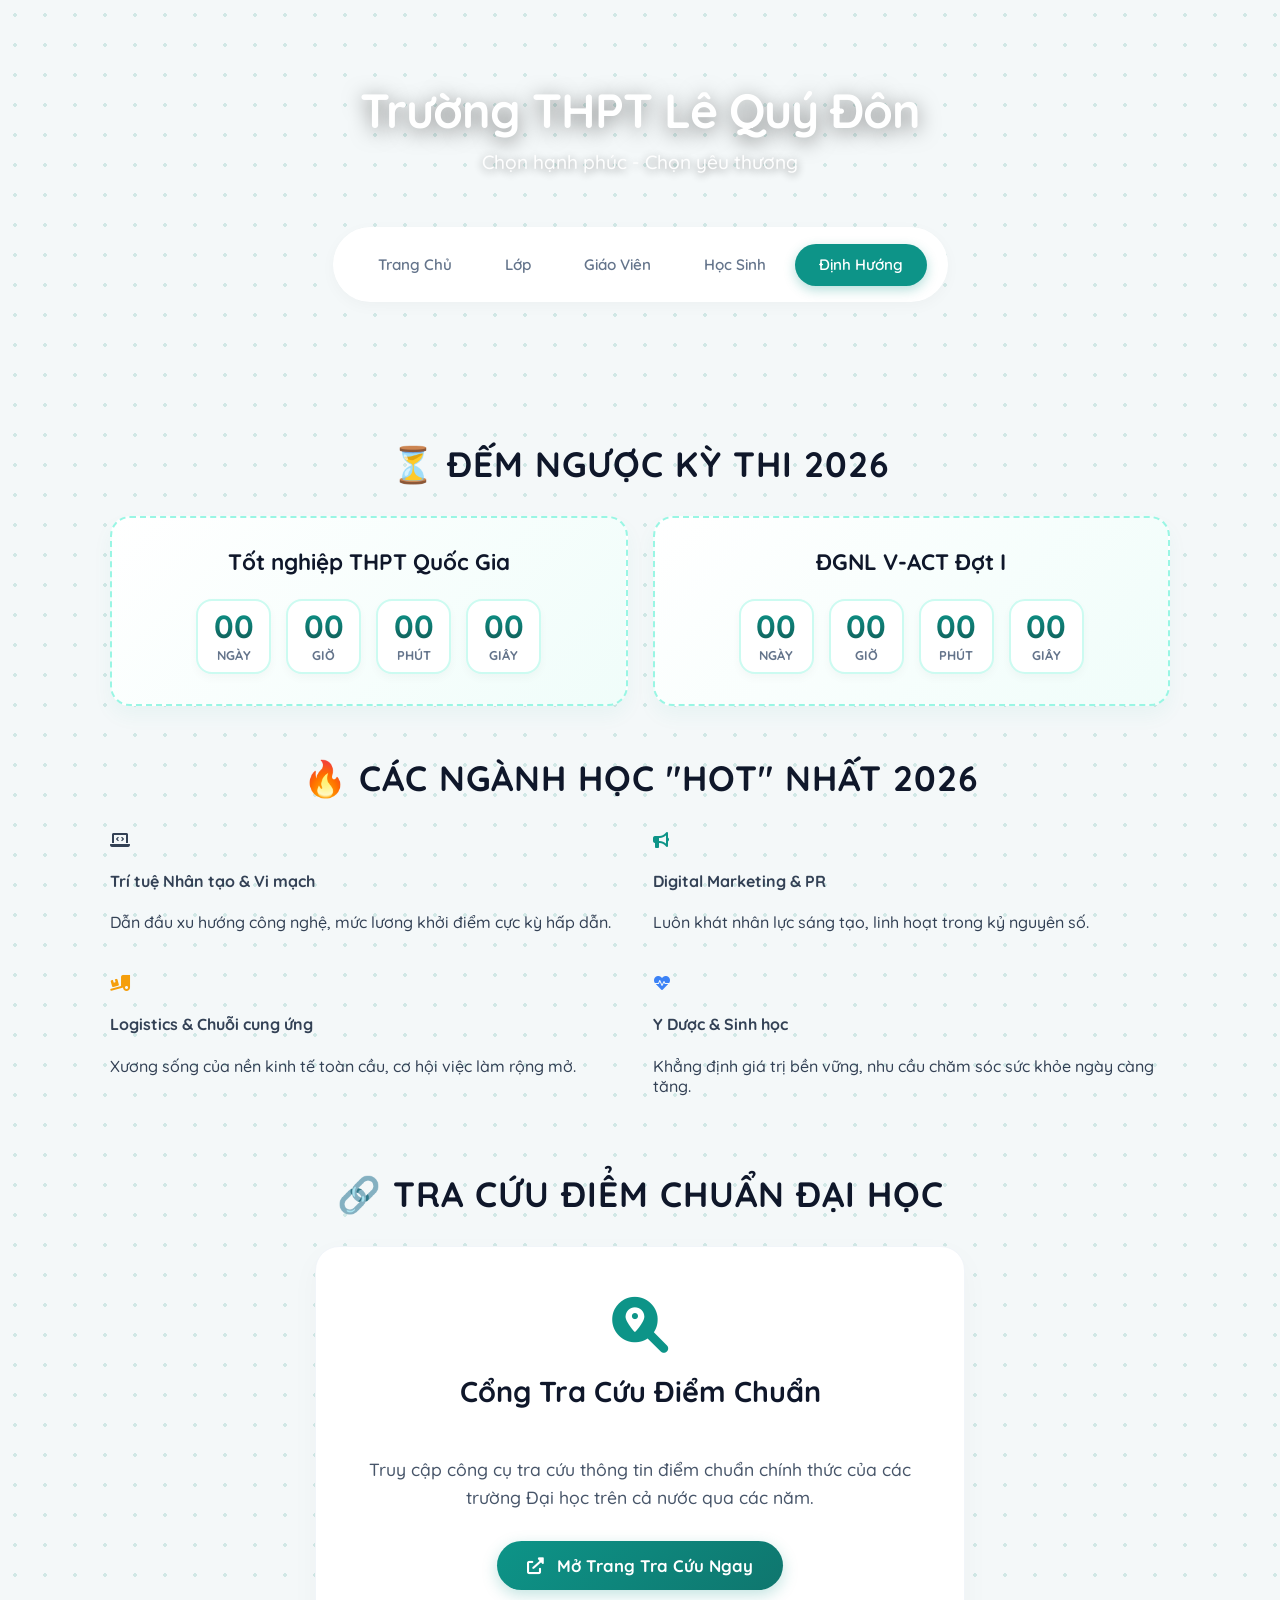
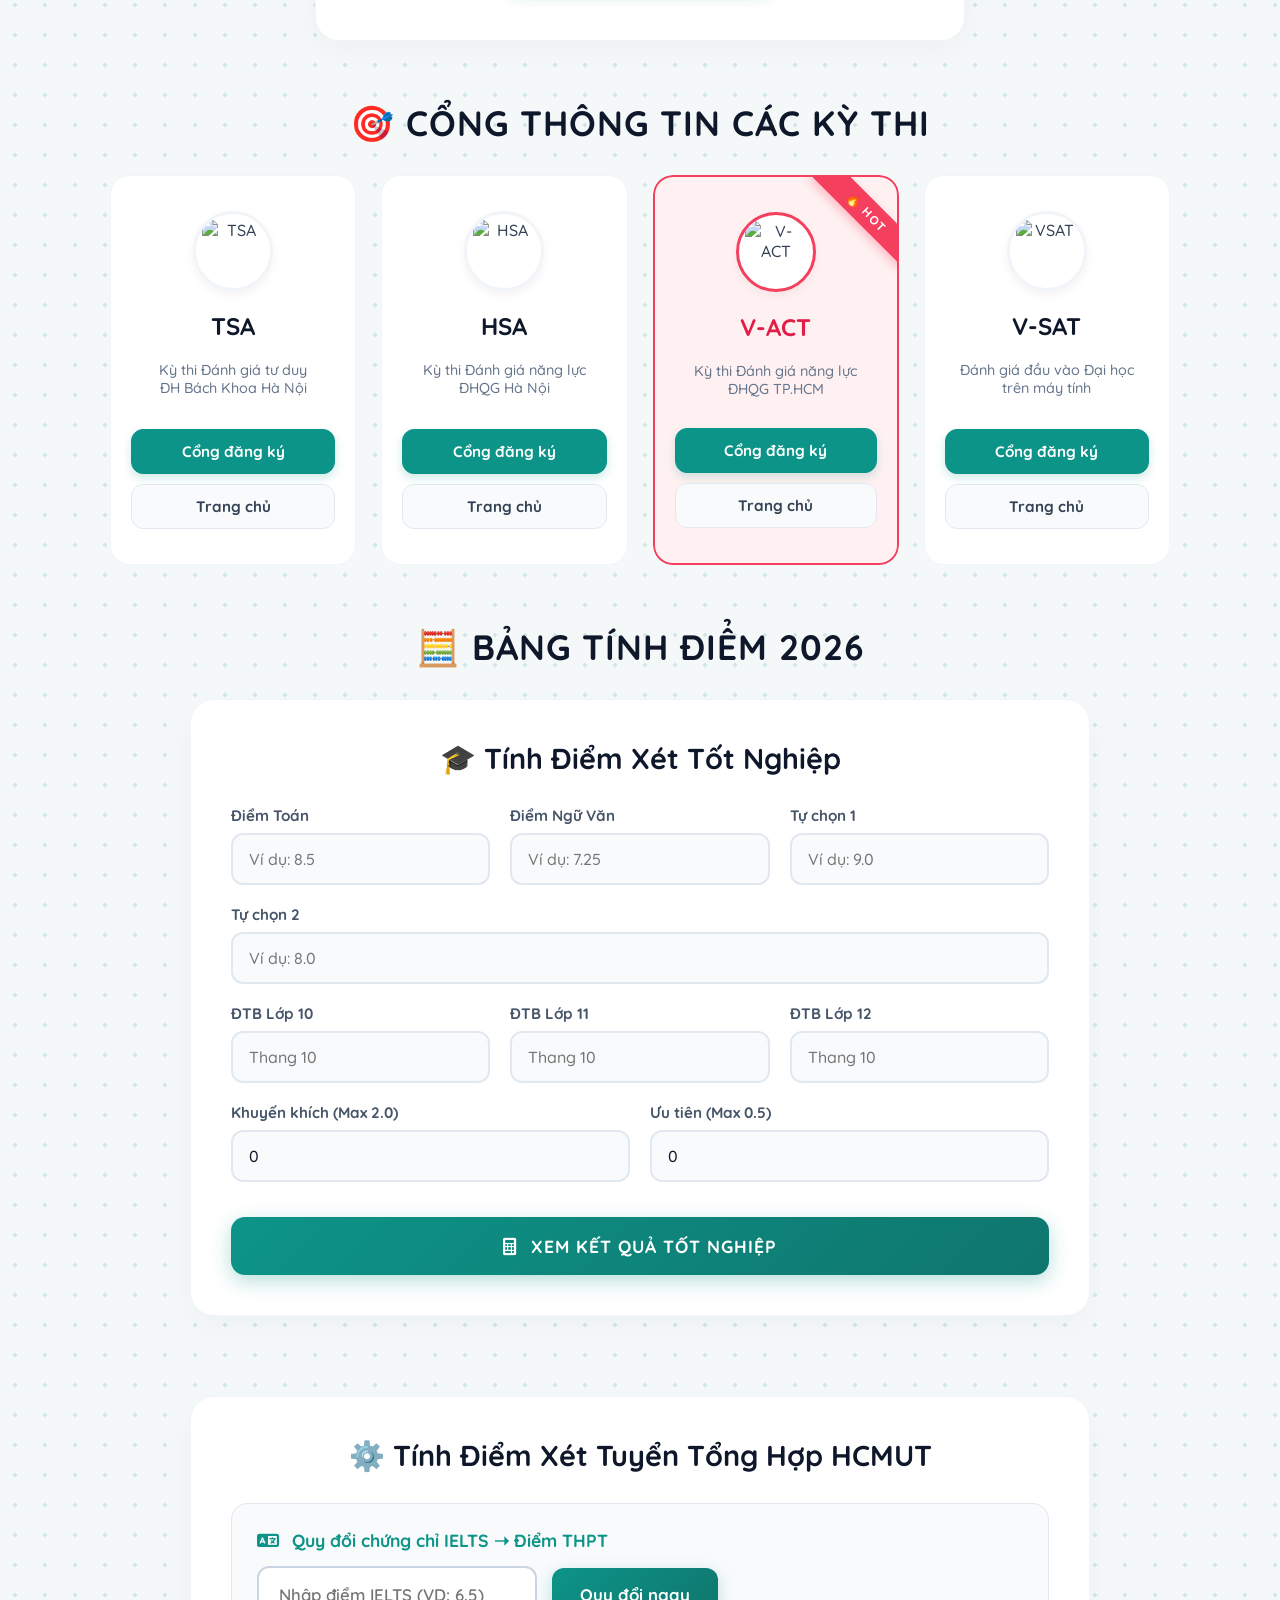
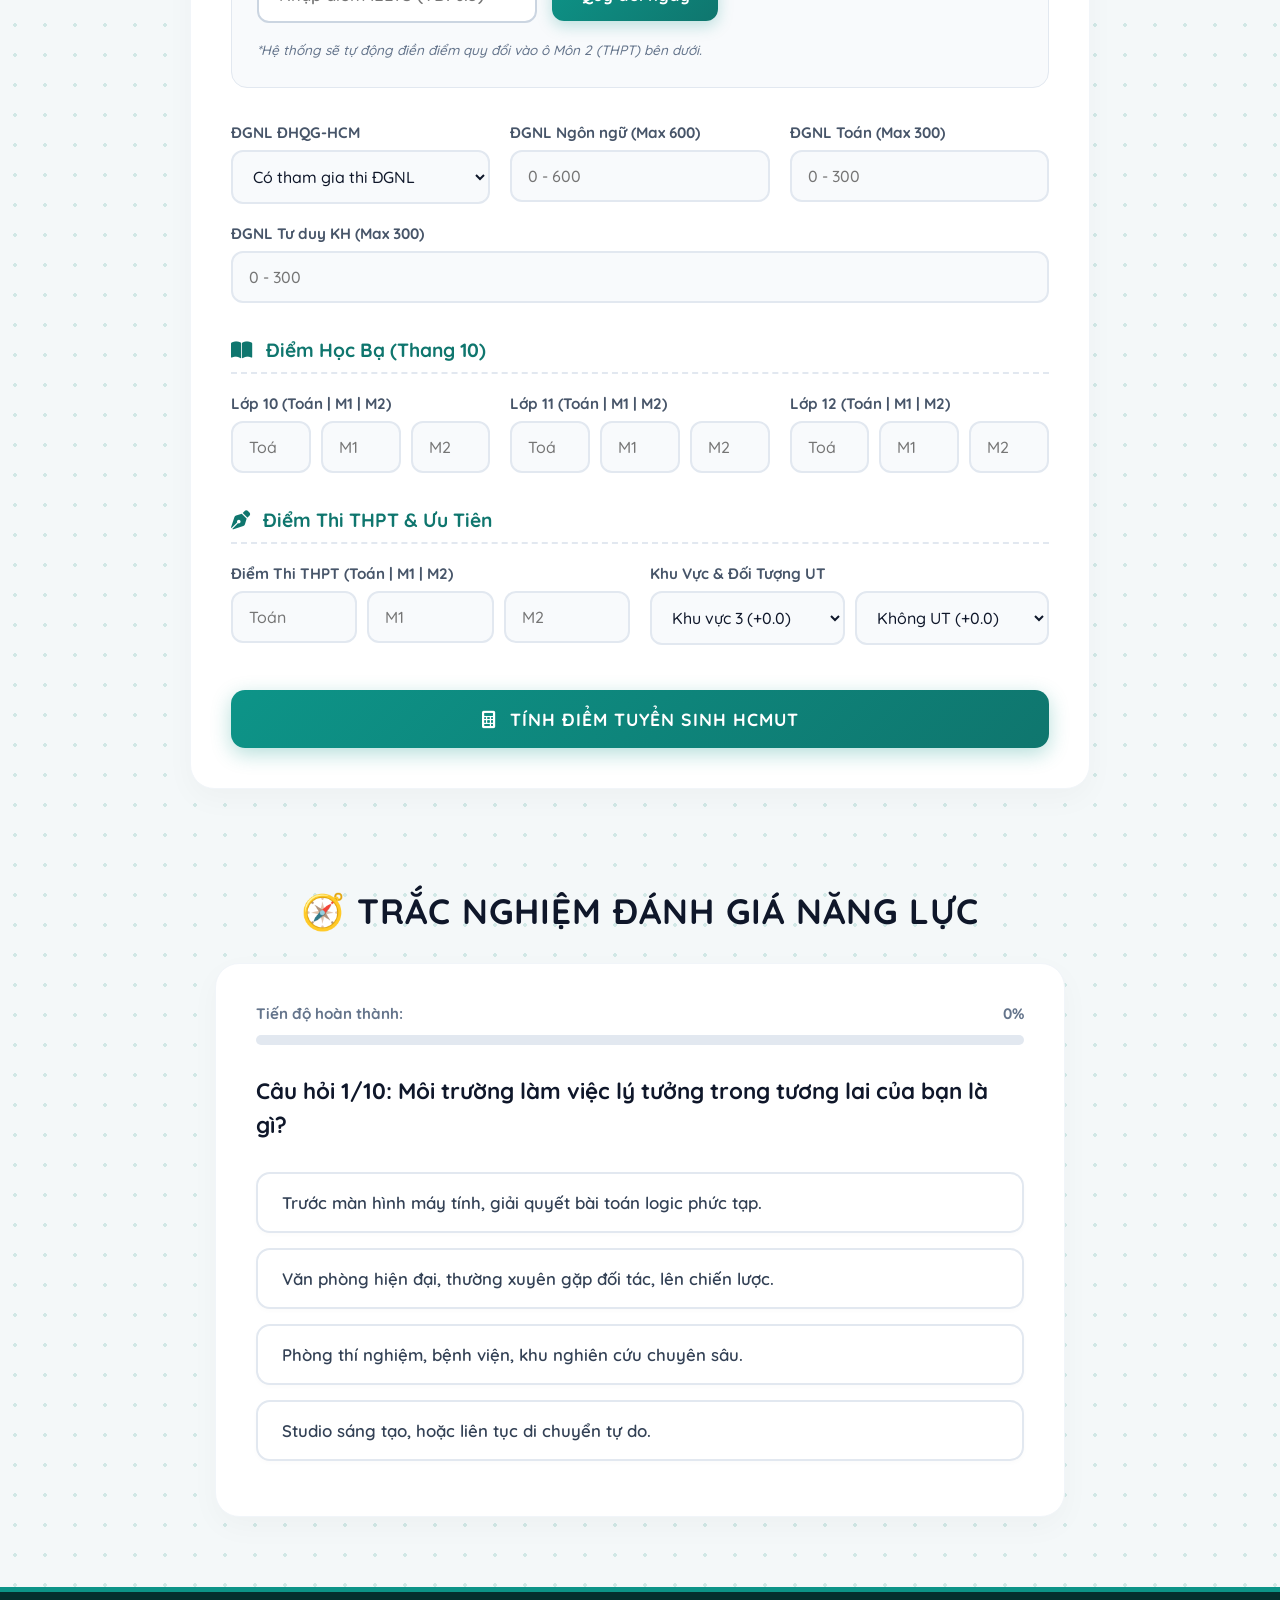
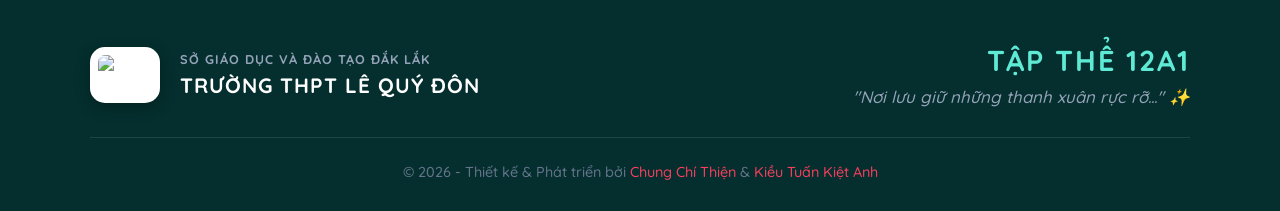
==== dinh-huong.html @ 805c2d06 "Update dinh-huong.html" ====
<!DOCTYPE html>
<html lang="vi">
<head>
    <meta charset="UTF-8">
    <meta name="viewport" content="width=device-width, initial-scale=1.0">
    <meta name="referrer" content="no-referrer">
    <title>Định Hướng & Hướng Nghiệp - THPT Lê Quý Đôn</title>
    <link rel="preconnect" href="https://fonts.googleapis.com">
    <link rel="preconnect" href="https://fonts.gstatic.com" crossorigin>
    <link href="https://fonts.googleapis.com/css2?family=Quicksand:wght@400;500;600;700;800&display=swap" rel="stylesheet">
    <link rel="stylesheet" href="style.css">
    <link rel="stylesheet" href="https://cdnjs.cloudflare.com/ajax/libs/font-awesome/6.0.0/css/all.min.css">
    <style>
        /* --- RESET & GOBAL FONT (ĐÃ FIX LỖI FONT CHỮ CÓ CHÂN) --- */
        * { box-sizing: border-box; }
        body { 
            font-family: 'Quicksand', -apple-system, BlinkMacSystemFont, "Segoe UI", Roboto, Helvetica, Arial, sans-serif;
            background-color: #f4f8f9; 
            color: #334155;
            margin: 0;
            padding: 0;
        }
        
        /* KHẮC PHỤC TRIỆT ĐỂ CHO NÚT BẤM VÀ FORM */
        button, input, select, textarea, .btn-link, .btn-exam, .btn-calc, .option-btn { 
            font-family: 'Quicksand', -apple-system, BlinkMacSystemFont, "Segoe UI", Roboto, Helvetica, Arial, sans-serif !important; 
        }

        /* --- MENU TRƯỢT --- */
        nav { 
            position: relative; 
            display: flex; 
            justify-content: center; 
            align-items: center; 
            gap: 5px; 
            padding: 15px 20px;
            background: white;
            box-shadow: 0 4px 15px rgba(0,0,0,0.03);
            position: sticky;
            top: 0;
            z-index: 100;
        }
        .nav-indicator {
            position: absolute;
            height: 42px; 
            background: #0d9488;
            border-radius: 50px;
            transition: all 0.4s cubic-bezier(0.25, 1, 0.5, 1);
            z-index: 0;
            top: 50%;
            margin-top: -21px; 
            left: 0;
            box-shadow: 0 4px 12px rgba(13, 148, 136, 0.3);
        }
        nav a { 
            position: relative; 
            z-index: 1; 
            text-decoration: none; 
            padding: 10px 25px; 
            display: inline-block; 
            color: #64748b; 
            font-weight: 700; 
            transition: 0.3s;
            border-radius: 50px;
        }

        /* --- CSS BỐ CỤC CHUNG --- */
        .container { max-width: 1100px; margin: 0 auto; padding: 0 20px; }
        .card { background: white; padding: 40px; border-radius: 24px; box-shadow: 0 10px 30px rgba(0,0,0,0.03); border: 1px solid #f1f5f9; margin-bottom: 40px; }
        .section-title { text-align: center; color: #0f172a; font-size: 2.2rem; font-weight: 800; margin: 50px 0 30px; text-transform: uppercase; letter-spacing: 1px; }
        .btn-link { display: inline-block; padding: 14px 30px; background: linear-gradient(135deg, #0d9488, #0f766e); color: white; text-decoration: none; border-radius: 50px; font-weight: 700; transition: 0.3s; box-shadow: 0 5px 15px rgba(13, 148, 136, 0.25); border: none; cursor: pointer; font-size: 1.05rem;}
        .btn-link:hover { transform: translateY(-3px); box-shadow: 0 8px 25px rgba(13, 148, 136, 0.35); color: white;}

        /* --- ĐẾM NGƯỢC KỲ THI --- */
        .countdown-grid { display: grid; grid-template-columns: repeat(auto-fit, minmax(320px, 1fr)); gap: 25px; margin-bottom: 50px; }
        .countdown-card { background: linear-gradient(135deg, #ffffff, #f0fdfa); padding: 30px 20px; border-radius: 20px; text-align: center; border: 2px dashed #99f6e4; box-shadow: 0 10px 20px rgba(13, 148, 136, 0.05); }
        .timer-horizontal { display: flex; justify-content: center; gap: 15px; margin-top: 20px; }
        .time-box-square { width: 75px; height: 75px; border-radius: 16px; background: white; border: 2px solid #ccfbf1; display: flex; flex-direction: column; justify-content: center; align-items: center; box-shadow: 0 4px 10px rgba(0,0,0,0.03); }
        .time-box-square span { font-size: 2rem; font-weight: 800; background: linear-gradient(180deg, #0d9488, #115e59); -webkit-background-clip: text; -webkit-text-fill-color: transparent; line-height: 1; margin-bottom: 5px;}
        .time-box-square p { font-size: 0.8rem; color: #64748b; font-weight: 700; margin: 0; text-transform: uppercase; }

        /* --- CÁC NGÀNH HOT (Ép lưới 2x2) --- */
        .hot-major-grid { 
            display: grid; 
            /* Sửa lại thành 2 cột đều nhau */
            grid-template-columns: repeat(2, 1fr); 
            gap: 25px; 
        }
        
        /* Reponsive: Chuyển về 1 cột khi xem trên điện thoại để không bị chèn ép chữ */
        @media (max-width: 768px) {
            .hot-major-grid {
                grid-template-columns: 1fr;
            }
        }
        /* --- CỔNG KỲ THI --- */
        .exams-grid { display: grid; grid-template-columns: repeat(auto-fit, minmax(220px, 1fr)); gap: 25px; }
        .exam-card { 
            background: white; border-radius: 20px; padding: 35px 20px; text-align: center; 
            border: 1px solid #f1f5f9; box-shadow: 0 10px 25px rgba(0,0,0,0.03); 
            transition: 0.3s; display: flex; flex-direction: column; position: relative; 
            overflow: hidden; 
            -webkit-mask-image: -webkit-radial-gradient(white, black); 
        }
        .exam-card:hover { transform: translateY(-5px); border-color: #5eead4; box-shadow: 0 15px 35px rgba(13, 148, 136, 0.1);}
        .exam-card.highlight { border: 2px solid #f43f5e; background: #fff1f2; }
        
        .vact-badge { 
            position: absolute; top: 22px; right: -35px; width: 130px; 
            background: #f43f5e; color: white; font-size: 0.75rem; 
            font-weight: 800; padding: 6px 0; text-align: center;
            transform: rotate(45deg); box-shadow: 0 4px 10px rgba(244, 63, 94, 0.3);
            letter-spacing: 1px; z-index: 10;
        }
        
        .exam-logo { width: 80px; height: 80px; border-radius: 50%; margin: 0 auto 20px; border: 3px solid #f1f5f9; display: flex; justify-content: center; align-items: center; overflow: hidden; background: white; box-shadow: 0 4px 10px rgba(0,0,0,0.05); }
        .exam-logo img { width: 100%; height: 100%; object-fit: contain; padding: 6px;}
        .exam-name { font-size: 1.5rem; font-weight: 800; margin: 0 0 5px 0; color: #0f172a;}
        .exam-desc { color: #64748b; font-size: 0.9rem; margin-bottom: 20px;}
        
        .btn-exam { padding: 12px; border-radius: 12px; font-weight: 700; text-decoration: none; display: block; margin-top: 10px; transition: 0.3s; font-size: 0.95rem;}
        .btn-exam.home { background: #f8fafc; color: #334155; border: 1px solid #e2e8f0; }
        .btn-exam.reg { background: #0d9488; color: white; box-shadow: 0 4px 10px rgba(13,148,136,0.2); border: 1px solid #0d9488;}
        .btn-exam:hover { opacity: 0.9; transform: scale(1.02); }

        /* --- TÍNH ĐIỂM & FORM --- */
        .calc-grid { display: grid; grid-template-columns: 1fr; gap: 40px; max-width: 900px; margin: 0 auto; }
        .input-row { display: flex; gap: 20px; margin-bottom: 20px; flex-wrap: wrap;}
        .input-group { flex: 1; min-width: 200px; }
        .input-group label { display: block; font-weight: 700; margin-bottom: 8px; color: #475569; font-size: 0.95rem; }
        .input-group input, .input-group select { 
            width: 100%; padding: 14px 16px; border: 2px solid #e2e8f0; 
            border-radius: 12px; outline: none; background: #f8fafc; 
            font-size: 1rem; transition: 0.3s; font-weight: 500; color: #0f172a;
        }
        .input-group input:focus, .input-group select:focus { border-color: #0d9488; background: white; box-shadow: 0 0 0 4px rgba(13,148,136,0.1); }
        
        /* CSS Riêng cho ô nhập IELTS để to và chuẩn form */
        .ielts-input {
            width: 280px; 
            padding: 16px 20px; 
            border: 2px solid #cbd5e1; 
            border-radius: 12px; 
            outline: none; 
            font-size: 1.05rem; 
            font-weight: 600; 
            color: #0f172a; 
            transition: all 0.3s ease;
            background: white;
        }
        .ielts-input:focus {
            border-color: #0d9488; 
            box-shadow: 0 0 0 4px rgba(13,148,136,0.15);
        }

        .result-box { margin-top: 25px; padding: 30px; background: #f0fdfa; border: 2px dashed #14b8a6; border-radius: 16px; text-align: center; display: none; animation: fadeIn 0.4s ease; }
        .result-score { font-size: 3.5rem; font-weight: 900; color: #e11d48; margin: 15px 0; line-height: 1; }
        
        .btn-calc { 
            background: linear-gradient(135deg, #0d9488, #0f766e); 
            color: white; border: none; padding: 18px; width: 100%; 
            border-radius: 14px; font-weight: 800; font-size: 1.1rem; 
            cursor: pointer; transition: 0.3s; box-shadow: 0 6px 20px rgba(13,148,136,0.3); 
            text-transform: uppercase; letter-spacing: 1px; margin-top: 15px;
        }
        .btn-calc:hover { transform: translateY(-4px); box-shadow: 0 10px 25px rgba(13,148,136,0.4); }

        /* --- TRẮC NGHIỆM HƯỚNG NGHIỆP --- */
        .progress-bar { width: 100%; height: 10px; background: #e2e8f0; border-radius: 10px; margin-bottom: 30px; overflow: hidden; }
        .progress-fill { height: 100%; background: linear-gradient(135deg, #0d9488, #f43f5e); width: 0%; transition: width 0.5s cubic-bezier(0.4, 0, 0.2, 1); }
        .question-text { font-size: 1.4rem; font-weight: 800; color: #0f172a; margin-bottom: 30px; line-height: 1.5; }
        
        .option-btn { 
            background: white; border: 2px solid #e2e8f0; padding: 18px 24px; 
            border-radius: 14px; width: 100%; text-align: left; font-size: 1.05rem; 
            cursor: pointer; transition: all 0.2s ease; margin-bottom: 15px; 
            font-weight: 600; color: #334155; box-shadow: 0 2px 5px rgba(0,0,0,0.02);
        }
        .option-btn:hover { background: #f0fdfa; border-color: #0d9488; transform: translateX(5px); color: #0f766e; }
        
        /* Box Kết quả chuẩn đẹp */
        .result-item { 
            background: white; border: 2px solid #e2e8f0; padding: 35px 30px 25px; 
            border-radius: 20px; margin-top: 40px; margin-bottom: 25px; 
            position: relative; transition: 0.3s;
        }
        .result-item:hover { border-color: #5eead4; box-shadow: 0 10px 30px rgba(13,148,136,0.1); transform: translateY(-3px);}
        .result-rank { 
            position: absolute; top: -18px; left: 25px; background: #0f766e; 
            color: white; padding: 8px 25px; border-radius: 30px; font-size: 0.95rem; 
            font-weight: 800; box-shadow: 0 4px 10px rgba(15,118,110,0.3); letter-spacing: 1px; text-transform: uppercase;
        }
        .result-item-title { font-size: 1.3rem; color: #0f172a; font-weight: 800; margin: 0 0 15px 0; }
        .result-item-desc { font-size: 1.05rem; color: #475569; line-height: 1.7; margin: 0; }
        
        @keyframes fadeIn { from { opacity: 0; transform: translateY(10px); } to { opacity: 1; transform: translateY(0); } }
    </style>
</head>
<body>

    <header>
        <h1>Trường THPT Lê Quý Đôn</h1>
        <p>Chọn hạnh phúc - Chọn yêu thương</p>
    </header>

    <nav id="mainNav">
        <a href="index.html">Trang Chủ</a>
        <a href="lop.html">Lớp</a> 
        <a href="giao-vien.html">Giáo Viên</a>
        <a href="hoc-sinh.html">Học Sinh</a>
        <a href="dinh-huong.html" class="active">Định Hướng</a> 
    </nav>

    <div class="container" style="padding-top: 50px;">
        
        <h2 class="section-title">⏳ Đếm Ngược Kỳ Thi 2026</h2>
        <div class="countdown-grid">
            <div class="countdown-card">
                <h3 style="color: #0f172a; margin-top: 0; font-size: 1.4rem;">Tốt nghiệp THPT Quốc Gia</h3>
                <div class="timer-horizontal" id="timer-thpt">
                    <div class="time-box-square"><span id="thpt-days">00</span><p>Ngày</p></div>
                    <div class="time-box-square"><span id="thpt-hours">00</span><p>Giờ</p></div>
                    <div class="time-box-square"><span id="thpt-mins">00</span><p>Phút</p></div>
                    <div class="time-box-square"><span id="thpt-secs">00</span><p>Giây</p></div>
                </div>
            </div>
            <div class="countdown-card">
                <h3 style="color: #0f172a; margin-top: 0; font-size: 1.4rem;">ĐGNL V-ACT Đợt I</h3>
                <div class="timer-horizontal" id="timer-vact">
                    <div class="time-box-square"><span id="vact-days">00</span><p>Ngày</p></div>
                    <div class="time-box-square"><span id="vact-hours">00</span><p>Giờ</p></div>
                    <div class="time-box-square"><span id="vact-mins">00</span><p>Phút</p></div>
                    <div class="time-box-square"><span id="vact-secs">00</span><p>Giây</p></div>
                </div>
            </div>
        </div>

        <h2 class="section-title">🔥 Các Ngành Học "Hot" Nhất 2026</h2>
        <div class="hot-major-grid" style="margin-bottom: 60px;">
            <div class="major-card">
                <div class="major-icon"><i class="fas fa-laptop-code"></i></div>
                <h4>Trí tuệ Nhân tạo & Vi mạch</h4>
                <p>Dẫn đầu xu hướng công nghệ, mức lương khởi điểm cực kỳ hấp dẫn.</p>
            </div>
            <div class="major-card">
                <div class="major-icon" style="color: #0d9488;"><i class="fas fa-bullhorn"></i></div>
                <h4>Digital Marketing & PR</h4>
                <p>Luôn khát nhân lực sáng tạo, linh hoạt trong kỷ nguyên số.</p>
            </div>
            <div class="major-card">
                <div class="major-icon" style="color: #f59e0b;"><i class="fas fa-truck-loading"></i></div>
                <h4>Logistics & Chuỗi cung ứng</h4>
                <p>Xương sống của nền kinh tế toàn cầu, cơ hội việc làm rộng mở.</p>
            </div>
            <div class="major-card">
                <div class="major-icon" style="color: #3b82f6;"><i class="fas fa-heartbeat"></i></div>
                <h4>Y Dược & Sinh học</h4>
                <p>Khẳng định giá trị bền vững, nhu cầu chăm sóc sức khỏe ngày càng tăng.</p>
            </div>
        </div>

        <h2 class="section-title">🔗 Tra Cứu Điểm Chuẩn Đại Học</h2>
        <div class="card" style="max-width: 650px; margin: 0 auto 60px; text-align: center; display: flex; flex-direction: column; justify-content: center; padding: 50px 30px;">
            <i class="fas fa-search-location" style="font-size: 3.5rem; color: #0d9488; margin-bottom: 20px;"></i>
            <h3 style="color: #0f172a; margin-top: 0; font-size: 1.8rem; font-weight: 800;">Cổng Tra Cứu Điểm Chuẩn</h3>
            <p style="color: #475569; margin-bottom: 30px; font-size: 1.1rem; line-height: 1.6;">Truy cập công cụ tra cứu thông tin điểm chuẩn chính thức của các trường Đại học trên cả nước qua các năm.</p>
            <a href="https://diemthi.tuyensinh247.com/diem-chuan.html" target="_blank" class="btn-link" style="margin: 0 auto;">
                <i class="fas fa-external-link-alt" style="margin-right: 8px;"></i> Mở Trang Tra Cứu Ngay
            </a>
        </div>

        <h2 class="section-title">🎯 Cổng Thông Tin Các Kỳ Thi</h2>
        <div class="exams-grid" style="margin-bottom: 60px;">
            <div class="exam-card">
                <div class="exam-logo"><img src="https://ducduy0402.github.io/images/hust.jpg" alt="TSA"></div>
                <h3 class="exam-name">TSA</h3>
                <p class="exam-desc">Kỳ thi Đánh giá tư duy<br>ĐH Bách Khoa Hà Nội</p>
                <div style="margin-top: auto;">
                    <a href="https://tsa.hust.edu.vn/" target="_blank" class="btn-exam reg">Cổng đăng ký</a>
                    <a href="https://hust.edu.vn/" target="_blank" class="btn-exam home">Trang chủ</a>
                </div>
            </div>
            <div class="exam-card">
                <div class="exam-logo"><img src="https://ducduy0402.github.io/images/VNU.jpg" alt="HSA"></div>
                <h3 class="exam-name">HSA</h3>
                <p class="exam-desc">Kỳ thi Đánh giá năng lực<br>ĐHQG Hà Nội</p>
                <div style="margin-top: auto;">
                    <a href="https://khaothi.vnu.edu.vn/" target="_blank" class="btn-exam reg">Cổng đăng ký</a>
                    <a href="https://vnu.edu.vn/" target="_blank" class="btn-exam home">Trang chủ</a>
                </div>
            </div>
            <div class="exam-card highlight">
                <div class="vact-badge">🔥 HOT</div>
                <div class="exam-logo" style="border-color: #f43f5e;"><img src="https://ducduy0402.github.io/images/DHQGHCM.jpg" alt="V-ACT"></div>
                <h3 class="exam-name" style="color: #e11d48;">V-ACT</h3>
                <p class="exam-desc">Kỳ thi Đánh giá năng lực<br>ĐHQG TP.HCM</p>
                <div style="margin-top: auto;">
                    <a href="https://thinangluc.vnuhcm.edu.vn/" target="_blank" class="btn-exam reg">Cổng đăng ký</a>
                    <a href="https://vnuhcm.edu.vn/" target="_blank" class="btn-exam home">Trang chủ</a>
                </div>
            </div>
            <div class="exam-card">
                <div class="exam-logo"><img src="https://ducduy0402.github.io/images/vsat.jpg" alt="VSAT"></div>
                <h3 class="exam-name">V-SAT</h3>
                <p class="exam-desc">Đánh giá đầu vào Đại học<br>trên máy tính</p>
                <div style="margin-top: auto;">
                    <a href="https://vsat.ctu.edu.vn/" target="_blank" class="btn-exam reg">Cổng đăng ký</a>
                    <a href="https://www.v-sat.edu.vn/" target="_blank" class="btn-exam home">Trang chủ</a>
                </div>
            </div>
        </div>

        <h2 class="section-title">🧮 Bảng Tính Điểm 2026</h2>
        <div class="calc-grid">
            <div class="card">
                <h3 style="color: #0f172a; text-align: center; margin-top: 0; margin-bottom: 30px; font-size: 1.8rem; font-weight: 800;">🎓 Tính Điểm Xét Tốt Nghiệp</h3>
                <div class="input-row">
                    <div class="input-group"><label>Điểm Toán</label><input type="number" id="t-toan" placeholder="Ví dụ: 8.5" min="0"></div>
                    <div class="input-group"><label>Điểm Ngữ Văn</label><input type="number" id="t-van" placeholder="Ví dụ: 7.25" min="0"></div>
                    <div class="input-group"><label>Tự chọn 1</label><input type="number" id="t-tc1" placeholder="Ví dụ: 9.0" min="0"></div>
                    <div class="input-group"><label>Tự chọn 2</label><input type="number" id="t-tc2" placeholder="Ví dụ: 8.0" min="0"></div>
                </div>
                <div class="input-row">
                    <div class="input-group"><label>ĐTB Lớp 10</label><input type="number" id="t-l10" placeholder="Thang 10" min="0"></div>
                    <div class="input-group"><label>ĐTB Lớp 11</label><input type="number" id="t-l11" placeholder="Thang 10" min="0"></div>
                    <div class="input-group"><label>ĐTB Lớp 12</label><input type="number" id="t-l12" placeholder="Thang 10" min="0"></div>
                </div>
                <div class="input-row">
                    <div class="input-group"><label>Khuyến khích (Max 2.0)</label><input type="number" id="t-kk" value="0" min="0"></div>
                    <div class="input-group"><label>Ưu tiên (Max 0.5)</label><input type="number" id="t-ut" value="0" min="0"></div>
                </div>
                <button class="btn-calc" onclick="tinhDiemTHPT()"><i class="fas fa-calculator" style="margin-right: 8px;"></i> Xem Kết Quả Tốt Nghiệp</button>
                
                <div class="result-box" id="result-thpt">
                    <h4 style="font-size: 1.2rem; color: #475569; margin:0; font-weight: 700;">Điểm Xét Tốt Nghiệp Của Bạn:</h4>
                    <div class="result-score" id="score-thpt">0.00</div>
                    <div id="msg-thpt" style="font-weight: 800; font-size: 1.2rem;"></div>
                </div>
            </div>

            <div class="card">
                <h3 style="color: #0f172a; text-align: center; margin-top: 0; margin-bottom: 30px; font-size: 1.8rem; font-weight: 800;">⚙️ Tính Điểm Xét Tuyển Tổng Hợp HCMUT</h3>
                
                <div style="background: #f8fafc; padding: 25px; border-radius: 16px; border: 1px solid #e2e8f0; margin-bottom: 35px;">
                    <label style="display: block; font-weight: 800; margin-bottom: 15px; color: #0d9488; font-size: 1.1rem;"><i class="fas fa-language" style="margin-right: 8px;"></i> Quy đổi chứng chỉ IELTS ➝ Điểm THPT</label>
                    <div style="display: flex; gap: 15px; align-items: center; flex-wrap: wrap;">
                        <input type="number" id="cert-score" class="ielts-input" placeholder="Nhập điểm IELTS (VD: 6.5)" step="0.5" min="0">
                        <button class="btn-link" style="padding: 16px 28px; border-radius: 12px; margin: 0; cursor: pointer;" onclick="quyDoiTiengAnh()">Quy đổi ngay</button>
                        <span id="cert-result-text" style="font-weight: 800; color: #e11d48; margin-left: 5px; font-size: 1.1rem;"></span>
                    </div>
                    <p style="font-size: 0.85rem; color: #64748b; margin-bottom: 0; margin-top: 15px; font-style: italic;">*Hệ thống sẽ tự động điền điểm quy đổi vào ô Môn 2 (THPT) bên dưới.</p>
                </div>

                <div class="input-row">
                    <div class="input-group">
                        <label>ĐGNL ĐHQG-HCM</label>
                        <select id="has-dgnl">
                            <option value="yes">Có tham gia thi ĐGNL</option>
                            <option value="no">Không thi ĐGNL</option>
                        </select>
                    </div>
                    <div class="input-group"><label>ĐGNL Ngôn ngữ (Max 600)</label><input type="number" id="d-nn" placeholder="0 - 600" min="0"></div>
                    <div class="input-group"><label>ĐGNL Toán (Max 300)</label><input type="number" id="d-toan" placeholder="0 - 300" min="0"></div>
                    <div class="input-group"><label>ĐGNL Tư duy KH (Max 300)</label><input type="number" id="d-kh" placeholder="0 - 300" min="0"></div>
                </div>
                
                <h4 style="border-bottom: 2px dashed #e2e8f0; padding-bottom: 10px; margin-top: 35px; margin-bottom: 20px; color: #0f766e; font-size: 1.2rem;"><i class="fas fa-book-open" style="margin-right: 8px;"></i> Điểm Học Bạ (Thang 10)</h4>
                <div class="input-row">
                    <div class="input-group"><label>Lớp 10 (Toán | M1 | M2)</label><div style="display:flex;gap:10px"><input type="number" id="h10-t" placeholder="Toán" min="0"><input type="number" id="h10-1" placeholder="M1" min="0"><input type="number" id="h10-2" placeholder="M2" min="0"></div></div>
                    <div class="input-group"><label>Lớp 11 (Toán | M1 | M2)</label><div style="display:flex;gap:10px"><input type="number" id="h11-t" placeholder="Toán" min="0"><input type="number" id="h11-1" placeholder="M1" min="0"><input type="number" id="h11-2" placeholder="M2" min="0"></div></div>
                    <div class="input-group"><label>Lớp 12 (Toán | M1 | M2)</label><div style="display:flex;gap:10px"><input type="number" id="h12-t" placeholder="Toán" min="0"><input type="number" id="h12-1" placeholder="M1" min="0"><input type="number" id="h12-2" placeholder="M2" min="0"></div></div>
                </div>
                
                <h4 style="border-bottom: 2px dashed #e2e8f0; padding-bottom: 10px; margin-top: 35px; margin-bottom: 20px; color: #0f766e; font-size: 1.2rem;"><i class="fas fa-pen-nib" style="margin-right: 8px;"></i> Điểm Thi THPT & Ưu Tiên</h4>
                <div class="input-row">
                    <div class="input-group"><label>Điểm Thi THPT (Toán | M1 | M2)</label><div style="display:flex;gap:10px"><input type="number" id="thpt-t" placeholder="Toán" min="0"><input type="number" id="thpt-1" placeholder="M1" min="0"><input type="number" id="thpt-2" placeholder="M2" min="0"></div></div>
                    <div class="input-group">
                        <label>Khu Vực & Đối Tượng UT</label>
                        <div style="display:flex;gap:10px">
                            <select id="kv"><option value="0">Khu vực 3 (+0.0)</option><option value="0.25">Khu vực 2 (+0.25)</option><option value="0.75">Khu vực 1 (+0.75)</option></select>
                            <select id="ut"><option value="0">Không UT (+0.0)</option><option value="2">Đối tượng 1 (+2.0)</option><option value="1">Đối tượng 2 (+1.0)</option></select>
                        </div>
                    </div>
                </div>
                
                <button class="btn-calc" onclick="tinhDiemHCMUT()" style="margin-top: 25px;"><i class="fas fa-calculator" style="margin-right: 8px;"></i> Tính Điểm Tuyển Sinh HCMUT</button>
                
                <div class="result-box" id="result-hcmut">
                    <h4 style="font-size: 1.2rem; color: #475569; margin:0; font-weight: 700;">Tổng Điểm Xét Tuyển Của Bạn:</h4>
                    <div class="result-score" id="score-hcmut">0.00</div>
                    <p id="detail-hcmut" style="color: #64748b; font-size: 1.05rem; font-weight: 600; margin: 0;"></p>
                </div>
            </div>
        </div>

        <h2 class="section-title" style="margin-top: 60px;">🧭 Trắc Nghiệm Đánh Giá Năng Lực</h2>
        <div class="card" style="max-width: 850px; margin: 0 auto;">
            <div id="quiz-area">
                <div style="display: flex; justify-content: space-between; margin-bottom: 12px; color: #64748b; font-weight: 700; font-size: 0.95rem;">
                    <span>Tiến độ hoàn thành:</span>
                    <span id="progress-text">0%</span>
                </div>
                <div class="progress-bar"><div class="progress-fill" id="progress-bar"></div></div>
                <div class="question-container">
                    <div class="question-text" id="question-text">Đang tải dữ liệu câu hỏi...</div>
                    <div class="options-grid" id="options-area"></div>
                </div>
            </div>
            
            <div class="quiz-result" id="quiz-result" style="display: none;">
                <div style="font-size: 1.4rem; color: #0d9488; margin-bottom: 40px; font-weight: 800; text-align: center;"><i class="fas fa-check-circle" style="margin-right: 8px;"></i> Dựa trên phân tích, đây là Top 3 nhóm ngành phù hợp nhất với bạn:</div>
                <div id="result-list-container"></div>
                <button class="btn-calc" style="display: block; margin: 40px auto 0; width: auto; padding: 16px 40px; border-radius: 50px;" onclick="startQuiz()"><i class="fas fa-redo-alt" style="margin-right: 8px;"></i> Làm lại bài kiểm tra</button>
            </div>
        </div>
    </div>

    <footer style="background-color: #042f2e; color: #ffffff; padding: 50px 20px 30px; margin-top: 70px; border-top: 5px solid var(--primary, #0d9488);">
        <div style="max-width: 1100px; margin: 0 auto; display: flex; flex-wrap: wrap; justify-content: space-between; align-items: center; border-bottom: 1px solid rgba(255,255,255,0.1); padding-bottom: 30px; margin-bottom: 25px; gap: 30px;">
            <div style="flex: 1; min-width: 300px; display: flex; align-items: center; gap: 20px;">
                <img src="https://i.postimg.cc/FFV3PLTW/image.png" alt="Logo" style="width: 70px; background: white; border-radius: 15px; padding: 8px; box-shadow: 0 4px 15px rgba(0,0,0,0.3);">
                <div>
                    <p style="margin: 0; font-size: 0.8rem; color: #94a3b8; text-transform: uppercase; font-weight: 700; letter-spacing: 1px;">Sở Giáo Dục và Đào Tạo Đắk Lắk</p>
                    <h3 style="margin: 5px 0 0 0; font-size: 1.3rem; text-transform: uppercase; letter-spacing: 1px; font-weight: 800;">Trường THPT Lê Quý Đôn</h3>
                </div>
            </div>
            <div style="flex: 1; text-align: right;">
                <h3 style="margin: 0 0 8px 0; font-size: 1.8rem; font-weight: 900; letter-spacing: 2px; color: #5eead4;">TẬP THỂ 12A1</h3>
                <p style="margin: 0; color: #94a3b8; font-style: italic; font-size: 1.05rem;">"Nơi lưu giữ những thanh xuân rực rỡ..." ✨</p>
            </div>
        </div>
        <p style="text-align: center; color: #64748b; font-size: 0.9rem; margin: 0; font-weight: 500;">© 2026 - Thiết kế & Phát triển bởi <span style="color: #f43f5e;">Chung Chí Thiện</span> & <span style="color: #f43f5e;">Kiều Tuấn Kiệt Anh</span></p>
    </footer>

    <script>
        // --- 1. SCRIPT MENU TRƯỢT ---
        document.addEventListener("DOMContentLoaded", function() {
            const nav = document.querySelector('nav');
            if (!nav) return;

            let oldIndicator = nav.querySelector('.nav-indicator');
            if (oldIndicator) oldIndicator.remove();

            const indicator = document.createElement('div');
            indicator.className = 'nav-indicator';
            nav.appendChild(indicator);

            const links = nav.querySelectorAll('a');
            let activeLink = null;
            
            links.forEach(link => {
                if (link.classList.contains('active') || link.getAttribute('style')) activeLink = link;
            });

            if (activeLink) {
                indicator.style.transition = 'none';
                indicator.style.width = `${activeLink.offsetWidth}px`;
                indicator.style.transform = `translateX(${activeLink.offsetLeft}px)`;
                activeLink.style.setProperty('color', '#ffffff', 'important');
                void indicator.offsetWidth;
                indicator.style.transition = 'all 0.4s cubic-bezier(0.25, 1, 0.5, 1)';
            }

            function slideTo(element) {
                if (!element) return;
                indicator.style.width = `${element.offsetWidth}px`;
                indicator.style.transform = `translateX(${element.offsetLeft}px)`;
                links.forEach(link => {
                    link.style.setProperty('color', '#64748b', 'important');
                    link.style.setProperty('background', 'transparent', 'important');
                });
                element.style.setProperty('color', '#ffffff', 'important');
            }

            links.forEach(link => link.addEventListener('mouseenter', (e) => slideTo(e.target)));
            nav.addEventListener('mouseleave', () => { if (activeLink) slideTo(activeLink); });
            window.addEventListener('resize', () => {
                if (activeLink) {
                    indicator.style.transition = 'none';
                    slideTo(activeLink);
                    void indicator.offsetWidth;
                    indicator.style.transition = 'all 0.4s cubic-bezier(0.25, 1, 0.5, 1)';
                }
            });
        });

        // --- 2. SCRIPT ĐẾM NGƯỢC ---
        function startCountdown(targetDate, prefix) {
            const countDownDate = new Date(targetDate).getTime();
            setInterval(function() {
                const distance = countDownDate - new Date().getTime();
                if (distance < 0) return;
                document.getElementById(prefix + "-days").innerText = Math.floor(distance / (1000 * 60 * 60 * 24)).toString().padStart(2, '0');
                document.getElementById(prefix + "-hours").innerText = Math.floor((distance % (1000 * 60 * 60 * 24)) / (1000 * 60 * 60)).toString().padStart(2, '0');
                document.getElementById(prefix + "-mins").innerText = Math.floor((distance % (1000 * 60 * 60)) / (1000 * 60)).toString().padStart(2, '0');
                document.getElementById(prefix + "-secs").innerText = Math.floor((distance % (1000 * 60)) / 1000).toString().padStart(2, '0');
            }, 1000);
        }
        startCountdown("2026-06-11T07:30:00", "thpt"); 
        startCountdown("2026-04-05T07:30:00", "vact");

        // --- 3. TÍNH ĐIỂM TỐT NGHIỆP ---
        // Đã cập nhật hàm getV: Ép số âm về 0 và trống về 0
        function getV(id) { 
            let v = parseFloat(document.getElementById(id).value); 
            return (isNaN(v) || v < 0) ? 0 : v; 
        }

        function tinhDiemTHPT() {
            let toan = getV('t-toan'), van = getV('t-van'), tc1 = getV('t-tc1'), tc2 = getV('t-tc2');
            let dtb = (getV('t-l10') + getV('t-l11')*2 + getV('t-l12')*3) / 6;
            let tongThi = toan + van + tc1 + tc2 + getV('t-kk');
            let dxtn = ((tongThi / 4) + dtb) / 2 + getV('t-ut');
            
            let resBox = document.getElementById('result-thpt');
            let resMsg = document.getElementById('msg-thpt');
            resBox.style.display = 'block';
            document.getElementById('score-thpt').innerText = dxtn.toFixed(2);
            
            if (toan<=1 || van<=1 || tc1<=1 || tc2<=1) { resMsg.innerText = '❌ Rất tiếc! Bạn bị điểm liệt (≤ 1.0)'; resMsg.style.color = '#e11d48'; }
            else if (dxtn >= 5) { resMsg.innerText = '✅ Chúc mừng! Bạn Đỗ Tốt Nghiệp'; resMsg.style.color = '#059669'; }
            else { resMsg.innerText = '❌ Rất tiếc! Điểm xét tốt nghiệp < 5.0'; resMsg.style.color = '#e11d48'; }
        }

        // --- 4. QUY ĐỔI IELTS ---
        function quyDoiTiengAnh() {
            let score = parseFloat(document.getElementById('cert-score').value);
            let result = 0;
            if(score >= 8.0) result = 10.0;
            else if(score >= 7.5) result = 9.5;
            else if(score >= 7.0) result = 9.0;
            else if(score >= 6.5) result = 8.5;
            else if(score >= 6.0) result = 8.0;
            else if(score > 0 && score < 6.0) result = -1;

            let resText = document.getElementById('cert-result-text');
            if(result > 0) {
                resText.innerText = "➜ Quy đổi thành công: " + result + " Điểm";
                resText.style.color = "#059669";
                document.getElementById('thpt-2').value = result;
            } else if (result === -1) {
                resText.innerText = "➜ Điểm chưa đủ mức quy đổi (Cần ≥ 6.0)";
                resText.style.color = "#e11d48";
            } else {
                resText.innerText = "➜ Vui lòng nhập điểm hợp lệ";
                resText.style.color = "#e11d48";
            }
        }

        // --- 5. TÍNH ĐIỂM HCMUT ---
        function tinhDiemHCMUT() {
            let tbToan = (getV('h10-t') + getV('h11-t') + getV('h12-t'))/3;
            let tbM1 = (getV('h10-1') + getV('h11-1') + getV('h12-1'))/3;
            let tbM2 = (getV('h10-2') + getV('h11-2') + getV('h12-2'))/3;
            let dHocBa = ((tbM1 + tbM2 + tbToan*2)/4)*10;
            let dTHPT = ((getV('thpt-1') + getV('thpt-2') + getV('thpt-t')*2)/4)*10;
            
            let dNangLuc = (document.getElementById('has-dgnl').value === 'yes') 
                ? (getV('d-nn') + getV('d-toan')*2 + getV('d-kh'))/15 
                : dTHPT * 0.75;
            
            let dHocLuc = (dNangLuc*0.7) + (dTHPT*0.2) + (dHocBa*0.1);
            let dUuTien = ((getV('kv') + getV('ut'))/3)*10;
            let tong = dHocLuc + dUuTien;

            document.getElementById('result-hcmut').style.display = 'block';
            document.getElementById('score-hcmut').innerText = tong.toFixed(2);
            document.getElementById('detail-hcmut').innerText = `Thành phần: Học lực (${dHocLuc.toFixed(2)}) + Ưu tiên (${dUuTien.toFixed(2)})`;
        }

        // --- 6. TRẮC NGHIỆM HƯỚNG NGHIỆP ---
        const careersDB = {
            TECH: { title: "💻 Công nghệ Thông tin & Khoa học Máy tính", desc: "Bạn sở hữu tư duy logic sắc bén, thích làm việc với hệ thống và dữ liệu. Phù hợp với: Kỹ sư phần mềm, Trí tuệ nhân tạo (AI), Phân tích dữ liệu." },
            ENG:  { title: "⚙️ Kỹ thuật, Cơ khí & Tự động hóa", desc: "Bạn có khả năng giải quyết vấn đề thực tế, hiểu nguyên lý hoạt động của máy móc. Phù hợp với: Kỹ sư cơ điện tử, Kỹ thuật ô tô, Kỹ thuật y sinh." },
            BIZ:  { title: "💼 Kinh tế, Quản trị & Tài chính", desc: "Bạn nhạy bén với thị trường, có khả năng tổ chức và đàm phán xuất sắc. Phù hợp với: Quản trị kinh doanh, Logistics, Tài chính - Ngân hàng." },
            SCI:  { title: "🔬 Khoa học Cơ bản & Y Dược", desc: "Bạn tỉ mỉ, kiên nhẫn và thích nghiên cứu chuyên sâu, giải phẫu vấn đề. Phù hợp với: Y khoa, Dược học, Công nghệ sinh học." },
            ART:  { title: "🎨 Thiết kế, Truyền thông & Nghệ thuật", desc: "Bạn giàu trí tưởng tượng, có óc thẩm mỹ và luôn muốn phá vỡ các giới hạn. Phù hợp với: Thiết kế đồ họa, Truyền thông đa phương tiện, Kiến trúc." },
            SOC:  { title: "🤝 Xã hội, Giáo dục & Nhân sự", desc: "Bạn có sự thấu cảm cao, thích giúp đỡ người khác và truyền đạt rất tốt. Phù hợp với: Sư phạm, Quản trị nhân sự, Tâm lý học." }
        };

        const quizData = [
            { q: "Môi trường làm việc lý tưởng trong tương lai của bạn là gì?", opts: [{t: "Trước màn hình máy tính, giải quyết bài toán logic phức tạp.", v:"TECH"},{t: "Văn phòng hiện đại, thường xuyên gặp đối tác, lên chiến lược.", v:"BIZ"},{t: "Phòng thí nghiệm, bệnh viện, khu nghiên cứu chuyên sâu.", v:"SCI"},{t: "Studio sáng tạo, hoặc liên tục di chuyển tự do.", v:"ART"}] },
            { q: "Khi đối mặt với một vấn đề khó khăn, bạn thường:", opts: [{t: "Phân tích số liệu để tìm ra nguyên nhân và giải pháp.", v:"TECH"},{t: "Tháo rời vấn đề để xem xét cấu trúc hoạt động của nó.", v:"ENG"},{t: "Lắng nghe ý kiến và nhờ sự trợ giúp từ những người xung quanh.", v:"SOC"},{t: "Thử nghiệm cách làm đột phá chưa ai làm trước đây.", v:"ART"}] },
            { q: "Nhóm môn học nào dưới đây khiến bạn tự tin và hứng thú nhất?", opts: [{t: "Toán học, Tin học, Lập trình.", v:"TECH"},{t: "Vật lý, Toán học, Công nghệ.", v:"ENG"},{t: "Hóa học, Sinh học, Khoa học tự nhiên.", v:"SCI"},{t: "Ngữ văn, Ngoại ngữ, Lịch sử, Địa lý.", v:"SOC"}] },
            { q: "Nếu tham gia dự án nhóm, vai trò yêu thích của bạn là:", opts: [{t: "Trưởng nhóm, phân công và đốc thúc tiến độ.", v:"BIZ"},{t: "Thực hiện nhiệm vụ đòi hỏi kỹ thuật, chuyên môn cao.", v:"ENG"},{t: "Đưa ra ý tưởng, concept, thiết kế hình ảnh.", v:"ART"},{t: "Kết nối các thành viên, giải quyết xung đột.", v:"SOC"}] },
            { q: "Bạn thường dành thời gian rảnh rỗi để làm gì?", opts: [{t: "Tìm hiểu công nghệ mới, phần mềm, chơi game chiến thuật.", v:"TECH"},{t: "Đọc tin tức kinh doanh, chứng khoán, tìm cách kiếm tiền.", v:"BIZ"},{t: "Sửa chữa đồ đạc, lắp ráp mô hình, tìm hiểu máy móc.", v:"ENG"},{t: "Vẽ tranh, nghe nhạc, chụp ảnh, hoặc viết lách.", v:"ART"}] },
            { q: "Giá trị cốt lõi nào quan trọng nhất với sự nghiệp của bạn?", opts: [{t: "Sự thăng tiến, quyền lực và tự do tài chính.", v:"BIZ"},{t: "Khám phá ra tri thức mới hoặc chữa bệnh cứu người.", v:"SCI"},{t: "Góp phần giáo dục, làm cho xã hội tốt đẹp hơn.", v:"SOC"},{t: "Tạo ra sản phẩm công nghệ/kỹ thuật thay đổi cuộc sống.", v:"TECH"}] },
            { q: "Bạn cảm thấy thoải mái nhất khi làm việc với:", opts: [{t: "Máy móc, thiết bị, linh kiện điện tử.", v:"ENG"},{t: "Con người, học sinh, khách hàng.", v:"SOC"},{t: "Hồ sơ, biểu đồ tài chính, kế hoạch kinh doanh.", v:"BIZ"},{t: "Kính hiển vi, hóa chất, cơ thể sinh vật.", v:"SCI"}] },
            { q: "Cách bạn phản ứng với các quy trình có sẵn là:", opts: [{t: "Tuân thủ tuyệt đối, tính toán để tối ưu hóa cho máy móc.", v:"TECH"},{t: "Áp dụng linh hoạt để đạt chỉ tiêu lợi nhuận cao nhất.", v:"BIZ"},{t: "Cảm thấy gò bó, muốn phá vỡ khuôn mẫu để sáng tạo.", v:"ART"},{t: "Nghiên cứu cẩn thận để đảm bảo chính xác và an toàn.", v:"SCI"}] },
            { q: "Bạn thích được đánh giá năng lực dựa trên yếu tố nào?", opts: [{t: "Tốc độ và sự chính xác của các thuật toán/mã code.", v:"TECH"},{t: "Doanh thu mang lại, khả năng mở rộng quan hệ.", v:"BIZ"},{t: "Sự độc đáo, khác biệt và tính thẩm mỹ của sản phẩm.", v:"ART"},{t: "Độ hoàn thiện, sự ổn định, độ bền của công trình.", v:"ENG"}] },
            { q: "Hình mẫu thành công nào truyền cảm hứng cho bạn nhất?", opts: [{t: "Các kỹ sư trưởng của các tập đoàn công nghệ lớn.", v:"ENG"},{t: "Nhà khoa học đạt giải Nobel, giáo sư y khoa.", v:"SCI"},{t: "Các CEO, tỷ phú, doanh nhân khởi nghiệp xuất chúng.", v:"BIZ"},{t: "Diễn giả, nhà giáo dục học, nhà hoạt động xã hội.", v:"SOC"}] }
        ];

        let currentQ = 0, scores = {};
        function startQuiz() {
            currentQ = 0; scores = {TECH:0, ENG:0, BIZ:0, SCI:0, ART:0, SOC:0};
            document.getElementById("quiz-result").style.display = "none";
            document.getElementById("quiz-area").style.display = "block";
            loadQ();
        }
        function loadQ() {
            const q = quizData[currentQ];
            document.getElementById("question-text").innerText = `Câu hỏi ${currentQ+1}/10: ${q.q}`;
            const optArea = document.getElementById("options-area"); optArea.innerHTML = "";
            q.opts.forEach(o => {
                let btn = document.createElement("button"); btn.className = "option-btn"; btn.innerText = o.t;
                btn.onclick = () => { scores[o.v]++; currentQ++; currentQ < quizData.length ? loadQ() : showRes(); };
                optArea.appendChild(btn);
            });
            const pct = (currentQ/10)*100;
            document.getElementById("progress-bar").style.width = `${pct}%`;
            document.getElementById("progress-text").innerText = `${pct}%`;
        }
        function showRes() {
            document.getElementById("progress-bar").style.width = "100%";
            document.getElementById("progress-text").innerText = "100%";
            setTimeout(() => {
                document.getElementById("quiz-area").style.display = "none";
                let top3 = Object.keys(scores).sort((a,b) => scores[b]-scores[a]).slice(0,3);
                let html = "";
                top3.forEach((t, i) => {
                    html += `<div class="result-item"><div class="result-rank">Lựa chọn ưu tiên #${i+1}</div>
                             <h4 class="result-item-title">${careersDB[t].title}</h4><p class="result-item-desc">${careersDB[t].desc}</p></div>`;
                });
                document.getElementById("result-list-container").innerHTML = html;
                document.getElementById("quiz-result").style.display = "block";
            }, 300);
        }
        window.onload = startQuiz;
    </script>
</body>
</html>
---- style.css ----
@import url('https://fonts.googleapis.com/css2?family=Quicksand:wght@400;500;600;700&display=swap');

:root {
    --primary: #0d9488;       /* Màu Teal hiện đại */
    --primary-light: #ccfbf1;
    --primary-dark: #0f766e;
    --bg-body: #f8fafc;       /* Nền xám xanh cực nhạt */
    --surface: #ffffff;
    --text-main: #1e293b;     /* Chữ màu đen slate sang trọng */
    --text-muted: #64748b;
    --radius-lg: 24px;
    --radius-md: 16px;
    --shadow-soft: 0 20px 40px -15px rgba(0,0,0,0.05);
    --shadow-hover: 0 25px 50px -12px rgba(13, 148, 136, 0.15);
}

*, *::before, *::after { box-sizing: border-box; }

html, body {
    font-family: 'Quicksand', sans-serif;
    font-weight: 500;
    background-color: var(--bg-color);
    color: var(--text-color);
    margin: 0;
    padding: 0;
    width: 100vw; /* Ép chiều rộng đúng bằng 100% màn hình hiển thị */
    max-width: 100%;
    overflow-x: hidden !important; /* Lệnh thép: Cắt bỏ mọi thứ tràn ra chiều ngang */
    box-sizing: border-box; /* Đảm bảo padding không làm tăng kích thước */
}
body {
    /* Đổi màu nền hơi ngả xanh ngọc nhạt cho dịu mắt */
    background-color: #f8fbfa; 
    /* Tạo họa tiết chấm bi mờ */
    background-image: radial-gradient(#d1e8e6 2px, transparent 2px);
    background-size: 30px 30px;
}
img { max-width: 100%; display: block; }

/* --- 1. HEADER ẢNH NỀN LÀM MỜ --- */
header { 
    position: relative;
    color: white; 
    padding: 5rem 15px 4rem; 
    text-align: center; 
    overflow: hidden; /* Giữ phần mờ không tràn ra ngoài */
    z-index: 1;
}

header::before {
    content: "";
    position: absolute;
    top: 0; left: 0; right: 0; bottom: 0;
    /* Bạn có thể thay link ảnh dưới đây bằng link ảnh trường mà bạn thích nhất */
    background-image: url('https://i.postimg.cc/QxTqFwHB/166d3dda-316a-4ff6-8b25-dff9bae28292.jpg'); 
    background-size: cover;
    background-position: center;
    /* Hiệu ứng làm mờ (blur) và làm tối (brightness) để chữ trắng nổi bật lên */
    filter: blur(8px) brightness(0.65); 
    z-index: -1;
    transform: scale(1.05); /* Phóng to nhẹ để giấu phần viền bị lem do hiệu ứng mờ */
}

header h1 { 
    margin: 0; 
    font-size: 3rem; 
    font-weight: 800; 
    letter-spacing: -1px; 
    text-shadow: 0 4px 20px rgba(0,0,0,0.5); /* Tăng bóng đổ để chữ sắc nét hơn trên nền ảnh */
}

header p { 
    margin-top: 10px; 
    font-size: 1.2rem; 
    opacity: 0.95; 
    font-weight: 500; 
    text-shadow: 0 2px 10px rgba(0,0,0,0.5);
}
/* --- 2. FLOATING GLASS NAV (BẢN LÀM LẠI HOÀN TOÀN) --- */
nav { 
    background: rgba(255, 255, 255, 0.85); 
    backdrop-filter: blur(16px);
    -webkit-backdrop-filter: blur(16px);
    border: 1px solid rgba(255,255,255,0.5);
    display: flex; justify-content: center; 
    padding: 10px 15px; gap: 8px;
    box-shadow: 0 10px 30px rgba(0,0,0,0.08);
    position: sticky; top: 20px; z-index: 1000;
    width: max-content; max-width: 95%;
    margin: -30px auto 40px; border-radius: 50px;
    position: relative; /* Bắt buộc để làm mốc cho cục trượt */
}

/* ÉP TẤT CẢ CÁC THẺ A PHẢI TRONG SUỐT VÀ XÓA MỌI ĐỊNH DẠNG CŨ */
nav a { 
    text-decoration: none !important; 
    padding: 12px 24px !important; 
    font-weight: 600 !important; 
    font-size: 0.95rem !important;
    border-radius: 50px !important; 
    position: relative !important;
    z-index: 2 !important; /* Chữ phải nổi lên trên */
    transition: color 0.3s ease !important;
    background: transparent !important;
    box-shadow: none !important;
}

/* CỤC HIGHLIGHT TRƯỢT (NỀN XANH) */
.nav-indicator {
    position: absolute;
    top: 10px; left: 0;
    height: calc(100% - 20px);
    background: var(--primary); /* Màu xanh Teal */
    border-radius: 50px;
    transition: all 0.4s cubic-bezier(0.25, 1, 0.5, 1);
    z-index: 1; /* Nằm dưới chữ */
    box-shadow: 0 4px 15px rgba(13, 148, 136, 0.3);
    pointer-events: none; /* Tránh cản trở khi bấm chuột */
}

nav a { 
    color: var(--text-muted); 
    text-decoration: none; 
    padding: 12px 24px; 
    font-weight: 600; 
    font-size: 0.95rem;
    transition: color 0.3s ease; /* Chỉ làm mượt màu chữ, bỏ làm mượt nền */
    border-radius: 50px; 
    position: relative;
    z-index: 2; /* Chữ phải nổi lên trên cục highlight */
}

/* Xóa màu nền cứng của thẻ hover/active cũ */
nav a:hover, nav a.active, nav a[style*="background-color"] { 
    background: transparent !important; 
    color: white !important; 
    box-shadow: none !important;
}

/* KHỐI HIGHLIGHT TRƯỢT (MAGIC PILL) */
.nav-indicator {
    position: absolute;
    top: 10px; /* Bằng với padding-top của thẻ nav */
    left: 0;
    height: calc(100% - 20px); /* Kích thước trừ đi padding trên/dưới */
    background: var(--primary);
    border-radius: 50px;
    transition: all 0.4s cubic-bezier(0.25, 1, 0.5, 1); /* Gia tốc trượt mượt như bơ */
    z-index: 1; /* Nằm dưới chữ */
    box-shadow: 0 4px 15px rgba(13, 148, 136, 0.3);
    pointer-events: none; /* Không cản tương tác chuột */
}

/* --- 3. BỐ CỤC & TIÊU ĐỀ SẠCH SẼ (XÓA VẠCH DỌC) --- */
.container { max-width: 1200px; margin: 0 auto 60px; padding: 0 20px; }

/* Sạch sẽ hoàn toàn tiêu đề */
h2 { 
    color: var(--text-main); 
    text-align: center; 
    font-weight: 800; 
    font-size: 2rem; 
    margin: 50px 0 30px; 
    border: none !important; /* Đảm bảo không bao giờ có vạch dọc */
    padding: 0 !important;
}

.main-layout { display: flex; gap: 40px; align-items: flex-start; }
.content { flex: 3; min-width: 0; } 
.sidebar { flex: 1; min-width: 0; position: sticky; top: 100px; }

/* --- 4. CARDS (THẺ) MỀM MẠI, NỔI 3D --- */
.card, .widget, .bgh-card, .gv-card { 
    background: var(--surface); 
    padding: 30px; 
    border-radius: var(--radius-lg); 
    box-shadow: var(--shadow-soft); 
    margin-bottom: 30px; 
    transition: all 0.4s cubic-bezier(0.175, 0.885, 0.32, 1.275);
    border: 1px solid rgba(226, 232, 240, 0.8);
}
.card:hover, .bgh-card:hover, .gv-card:hover { 
    transform: translateY(-8px); 
    box-shadow: var(--shadow-hover); 
    border-color: rgba(13, 148, 136, 0.3);
}
.card p { line-height: 1.8; font-size: 1.05rem; color: var(--text-muted); }

/* Widget Sidebar */
.widget { padding: 25px; border-top: 6px solid var(--primary); }
.widget h3 { color: var(--text-main); margin-top: 0; border-bottom: 2px dashed #e2e8f0; padding-bottom: 15px; font-weight: 800; }
.widget ul { list-style: none; padding: 0; margin: 0; }
.widget ul li { padding: 15px 0; border-bottom: 1px solid #f1f5f9; }
.widget ul li:last-child { border-bottom: none; padding-bottom: 0; }
.widget ul li a { text-decoration: none; color: var(--text-muted); font-weight: 600; transition: 0.3s; display: block; }
.widget ul li a:hover { color: var(--primary); transform: translateX(5px); }

/* --- 5. NÚT BẤM VÀ ẢNH --- */
.btn-link { 
    display: inline-block; 
    background: var(--primary); 
    color: white; 
    padding: 14px 30px; 
    text-decoration: none; 
    border-radius: 50px; 
    font-weight: 700; 
    box-shadow: 0 10px 20px rgba(13, 148, 136, 0.2); 
    transition: 0.3s; 
}
.btn-link:hover { background: var(--primary-dark); transform: translateY(-3px); box-shadow: 0 15px 25px rgba(13, 148, 136, 0.3); }

.school-image { width: 100%; height: 400px; object-fit: cover; border-radius: var(--radius-md); margin-top: 20px; transition: 0.5s; }
.school-image:hover { transform: scale(1.02); }

/* Lưới ảnh */
.image-grid { display: grid; grid-template-columns: repeat(2, 1fr); gap: 25px; margin-top: 20px; }
.image-grid img { width: 100%; height: 300px; object-fit: cover; border-radius: var(--radius-md); transition: 0.4s; cursor: pointer; }
.image-grid img:hover { transform: scale(1.03); }

/* --- 6. CAROUSEL TRƯỢT MƯỢT MÀ --- */
.carousel-wrapper { position: relative; width: 100%; margin-top: 25px; }
.carousel-container { width: 100%; overflow: hidden; border-radius: var(--radius-md); }
.carousel-slide { display: flex; gap: 20px; overflow-x: auto; scroll-snap-type: x mandatory; scroll-behavior: smooth; scrollbar-width: none; }
.carousel-slide::-webkit-scrollbar { display: none; }
.carousel-slide img { flex: 0 0 100%; width: 100%; height: 450px; object-fit: cover; border-radius: var(--radius-md); scroll-snap-align: center; }

.slider-btn { 
    position: absolute; 
    top: 50%; 
    transform: translateY(-50%); 
    background: rgba(255,255,255,0.9); 
    backdrop-filter: blur(5px); 
    color: var(--primary-dark); 
    border: none; 
    width: 45px; 
    height: 45px; 
    border-radius: 50%; 
    font-size: 20px; 
    cursor: pointer; 
    z-index: 10; 
    
    /* CHỈ CẦN BỎ !important Ở DÒNG NÀY: */
    display: flex; 
    
    align-items: center !important; 
    justify-content: center !important; 
    padding: 0 !important; 
    margin: 0 !important;
    line-height: 1 !important; 
    
    box-shadow: 0 4px 10px rgba(0,0,0,0.15); 
    transition: 0.3s; 
}
.slider-btn:hover { background: var(--primary); color: white; transform: translateY(-50%) scale(1.1); }
.left-btn { left: 20px; } .right-btn { right: 20px; }

/* --- 7. TỐI ƯU MOBILE --- */
@media (max-width: 900px) {
    header { padding: 4rem 15px 3rem; }
    header h1 { font-size: 2.2rem; }
    
    /* SỬA LỖI MENU TRÊN ĐIỆN THOẠI Ở ĐÂY */
    nav { 
        max-width: 95%; 
        flex-wrap: nowrap !important; /* Ép tuyệt đối không cho rớt dòng */
        overflow-x: auto; /* Cho phép dùng tay vuốt ngang */
        -webkit-overflow-scrolling: touch; /* Vuốt mượt mà trên iPhone */
        justify-content: flex-start; /* Vuốt từ trái sang phải */
        border-radius: 50px; 
        padding: 8px 10px; /* Thu nhỏ viền menu lại một chút */
        scroll-behavior: smooth;
    }
    
    /* Giấu thanh cuộn ngang đi cho menu đẹp và gọn */
    nav::-webkit-scrollbar { display: none; }
    
    nav a {
        white-space: nowrap; /* Ép chữ trong nút không bị gãy dòng */
        padding: 10px 18px; /* Thu nhỏ nút bấm cho vừa ngón tay */
        font-size: 0.9rem;
    }

    /* Điều chỉnh lại cục highlight trượt cho khớp với padding mới */
    .nav-indicator {
        top: 8px; 
        height: calc(100% - 16px);
    }

    /* Tối ưu các phần khác */
    .main-layout { flex-direction: column; }
    .image-grid { grid-template-columns: 1fr; }
    .school-image, .image-grid img, .carousel-slide img { height: 280px; }
    .sidebar { position: static; }
}
/* =========================================================
   BẢN VÁ LỖI GIAO DIỆN ĐIỆN THOẠI (CHỐNG TRÀN & VỠ MENU)
   ========================================================= */

/* 1. Khóa chặt chiều ngang, ép các chữ quá dài phải bẻ dòng */
html, body {
    max-width: 100vw;
    overflow-x: hidden !important;
    overflow-wrap: break-word; 
}

/* 2. Sắp xếp lại toàn bộ tỷ lệ cho Mobile */
/* --- 7. TỐI ƯU MOBILE (BẢN GIA CỐ CHỐNG TRÀN VIỀN) --- */
/* =========================================================
   BẢN VÁ LỖI TRÀN VIỀN ĐIỆN THOẠI TUYỆT ĐỐI (CẬP NHẬT CUỐI)
   ========================================================= */

/* 1. Ép body vừa khít 100% màn hình, cấm tuyệt đối dùng 100vw */
html, body {
    width: 100% !important;
    max-width: 100% !important;
    overflow-x: hidden !important;
    margin: 0 !important;
    padding: 0 !important;
    box-sizing: border-box !important;
}

@media (max-width: 900px) {
    /* 2. Ép tất cả các khối (container, card, section) thụt lề an toàn */
    .container, .main-layout, section, header {
        width: 100% !important;
        max-width: 100% !important;
        box-sizing: border-box !important;
    }

    .container {
        padding: 0 10px !important; /* Rút bớt lề ngoài để có không gian */
    }

    .card, .widget {
        width: 100% !important;
        max-width: 100% !important;
        padding: 15px !important; /* Thu nhỏ lề trong của khung trắng */
        margin-left: 0 !important;
        margin-right: 0 !important;
        border-radius: 15px !important;
        box-sizing: border-box !important;
    }

    /* 3. Ép chữ tự động xuống dòng, không được chọc thủng viền */
    h1, h2, h3, h4, p, span, div {
        word-wrap: break-word !important;
        overflow-wrap: break-word !important;
        max-width: 100% !important;
    }

    /* Thu nhỏ bớt chữ tiêu đề trên điện thoại để vừa khung */
    h2 { font-size: 1.6rem !important; }
    .class-name-title { font-size: 2.2rem !important; letter-spacing: 1px !important; }
    .main-slogan-text { font-size: 1.3rem !important; }

    /* 4. Sửa Menu (Dạng thanh vuốt ngang mượt mà) */
    nav {
        flex-wrap: nowrap !important;
        overflow-x: auto !important;
        -webkit-overflow-scrolling: touch !important;
        justify-content: flex-start !important;
        padding: 10px !important;
        width: 95% !important;
        margin: 0 auto 20px !important;
        box-sizing: border-box !important;
    }
    nav a { white-space: nowrap !important; }
    nav::-webkit-scrollbar { display: none !important; }

    /* 5. Giữ ảnh và Slider (Carousel) không bị đẩy viền */
    .carousel-wrapper, .carousel-container {
        width: 100% !important;
        max-width: 100% !important;
        box-sizing: border-box !important;
    }
    
    img, .carousel-slide img, .school-image {
        max-width: 100% !important;
        height: auto !important;
        object-fit: cover !important;
    }

    /* Đặt lại chiều cao ảnh cho gọn trên mobile */
    .carousel-slide img, .school-image { height: 220px !important; }

    /* Điều chỉnh nút bấm slider chui hẳn vào trong ảnh */
    .slider-btn { width: 35px !important; height: 35px !important; font-size: 16px !important; }
    .left-btn { left: 10px !important; }
    .right-btn { right: 10px !important; }
}
/* =========================================================
   BẢN VÁ LỖI FONT CHỮ MÁY TÍNH (ÉP QUICKSAND MAX 700)
   ========================================================= */
h1, h2, h3, h4, .class-name-title, .main-slogan-text, .slogan-badge {
    font-family: 'Quicksand', sans-serif !important;
    font-weight: 700 !important; /* Ép về độ đậm an toàn nhất của Quicksand */
}
/* =========================================================
   THIẾT KẾ PHẦN KỶ NIỆM (NEW SECTIONS)
   ========================================================= */

/* Lưới ảnh thông minh: Tự động chia cột tùy kích thước màn hình */
.memory-grid {
    display: grid;
    grid-template-columns: repeat(auto-fill, minmax(320px, 1fr)); /* Cực kỳ mượt trên Mobile & Desktop */
    gap: 25px;
    padding: 10px 0;
}

/* Thẻ kỷ niệm bo tròn, bóng đổ, hiệu ứng hover nhẹ nhàng */
.memory-card {
    background: white;
    border-radius: 25px; /* Bo tròn mạnh mẽ đúng style của bạn */
    overflow: hidden; /* Không cho ảnh phình ra ngoài viền bo */
    box-shadow: 0 10px 30px rgba(0,0,0,0.05); /* Bóng đổ mờ siêu nhẹ */
    transition: transform 0.3s ease, box-shadow 0.3s ease;
    border: 1px solid rgba(0,0,0,0.03); /* Viền mảnh siêu tinh tế */
}

/* Hiệu ứng khi di chuột vào thẻ */
.memory-card:hover {
    transform: translateY(-8px); /* Nhấc thẻ lên cao một chút */
    box-shadow: 0 15px 40px rgba(0,0,0,0.1); /* Tăng độ sâu bóng đổ */
}

/* Thiết kế ảnh kỷ niệm (Chiếm 100% chiều ngang, cao cố định để gọn gàng) */
.memory-img {
    width: 100%;
    height: 240px; /* Độ cao lý tưởng cho ảnh trên cả Desktop & Mobile */
    object-fit: cover; /* Ép ảnh tự cắt để vừa khít khung, không bị méo */
    transition: transform 0.5s ease;
}

/* Hiệu ứng phóng to ảnh khi hover vào thẻ */
.memory-card:hover .memory-img {
    transform: scale(1.03); /* Phóng to nhẹ ảnh bên trong */
}

/* Phần chi tiết chú thích bên dưới ảnh */
.memory-details {
    padding: 25px;
}

/* Tiêu đề kỷ niệm */
.memory-details h4 {
    margin: 0 0 8px 0;
    color: var(--primary-dark);
    font-size: 1.25rem;
    font-weight: 700;
    letter-spacing: -0.5px;
}

/* Ngày tháng kỷ niệm */
.memory-date {
    margin: 0 0 12px 0;
    font-size: 0.9rem;
    color: var(--primary);
    font-weight: 600;
    font-style: italic;
    opacity: 0.8;
}

/* Nội dung chú thích */
.memory-desc {
    margin: 0;
    font-size: 0.95rem;
    color: var(--text-muted);
    line-height: 1.6; /* Giúp đoạn văn dễ đọc hơn */
}

/* Tối ưu Mobile cho phần Kỷ niệm */
@media (max-width: 600px) {
    .memory-grid {
        grid-template-columns: 1fr; /* 1 cột trên điện thoại nhỏ */
        gap: 15px;
    }
    .memory-img {
        height: 200px; /* Thu nhỏ bớt chiều cao ảnh trên Mobile */
    }
    .memory-card {
        border-radius: 20px; /* Thu nhỏ độ bo tròn */
    }
}
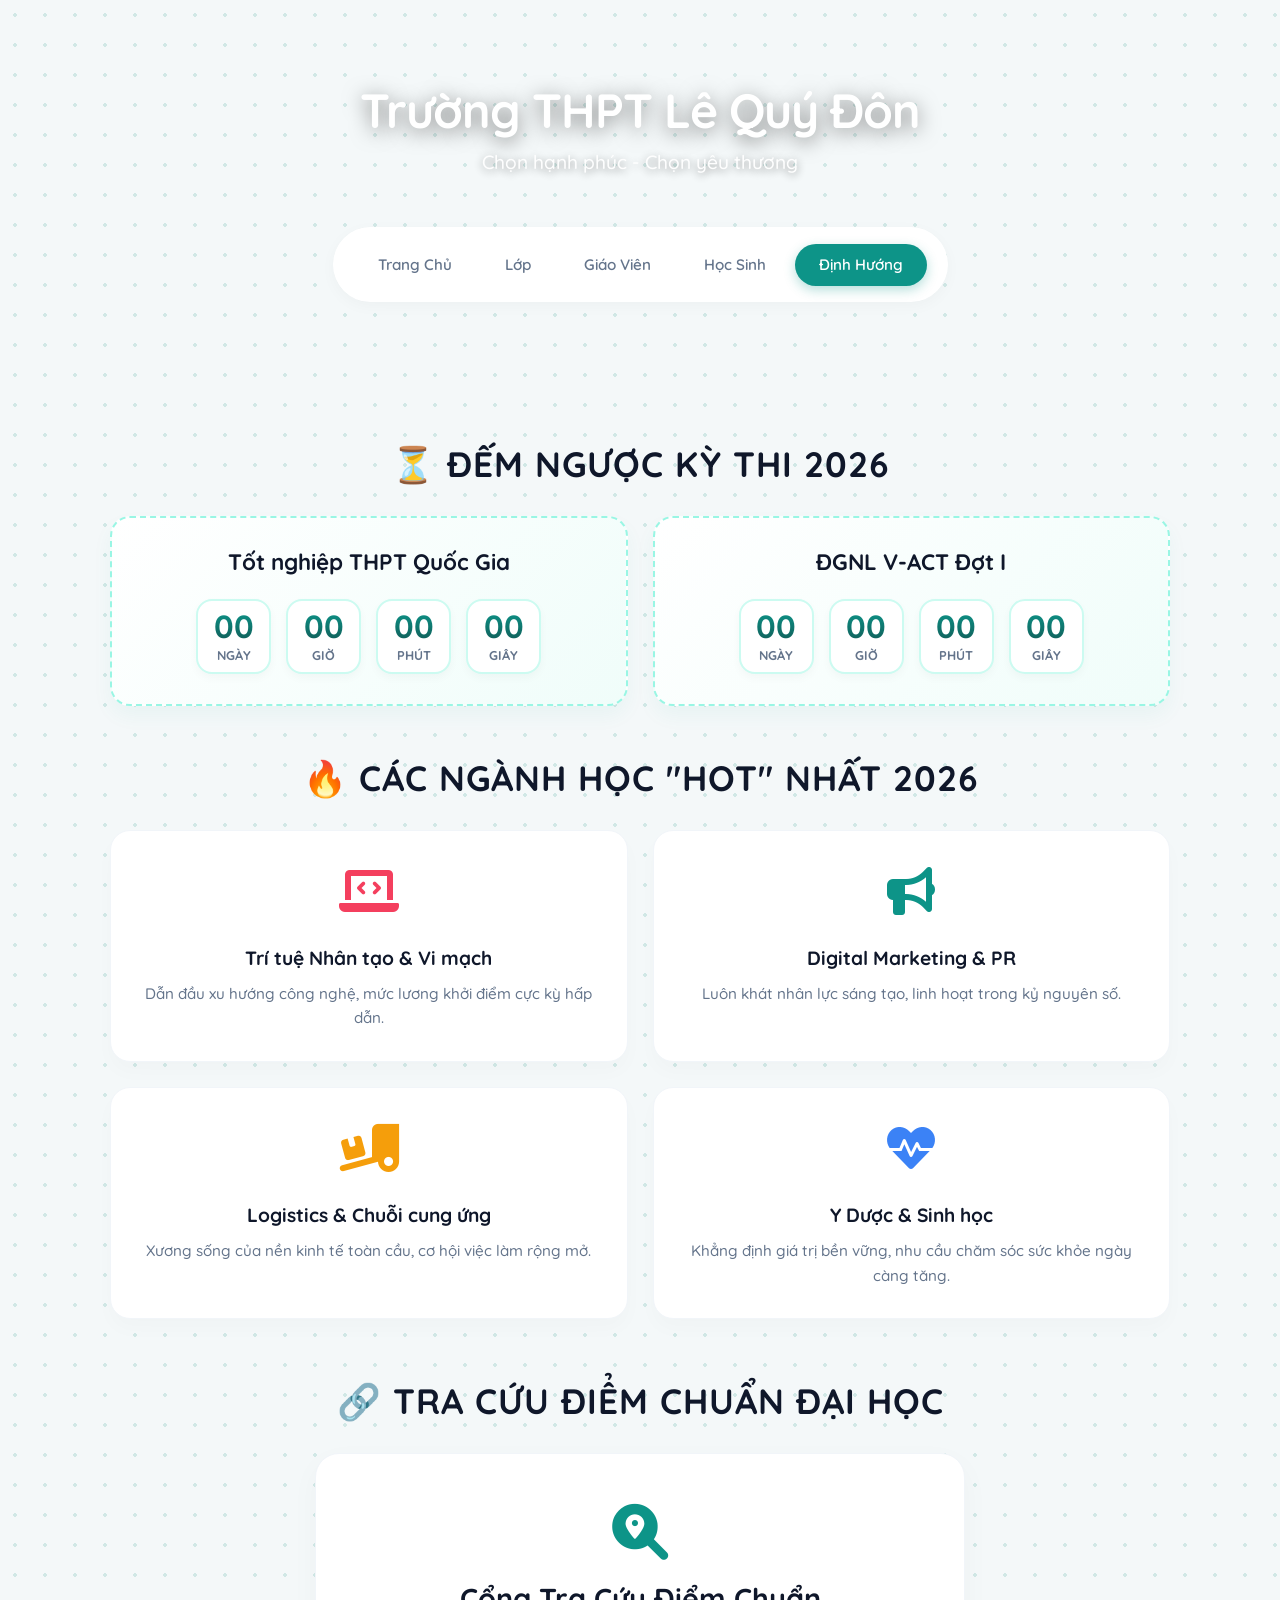
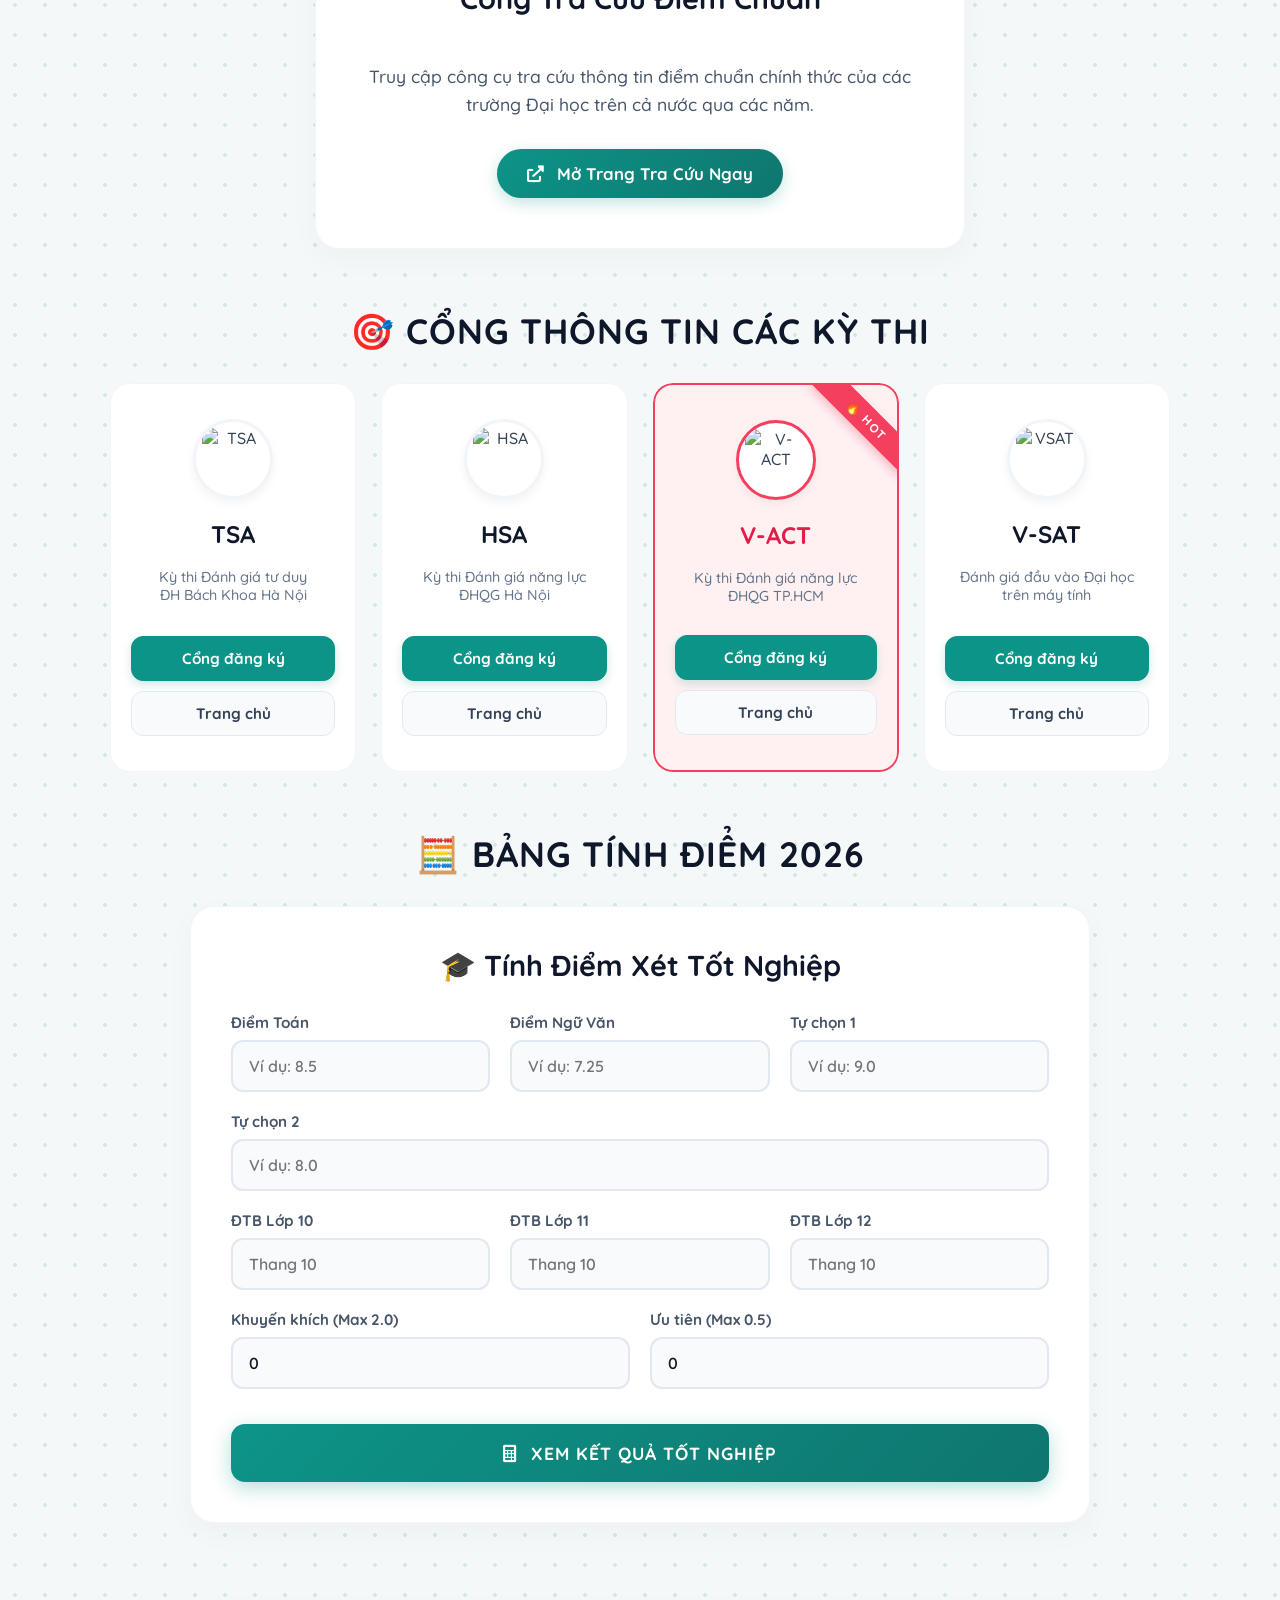
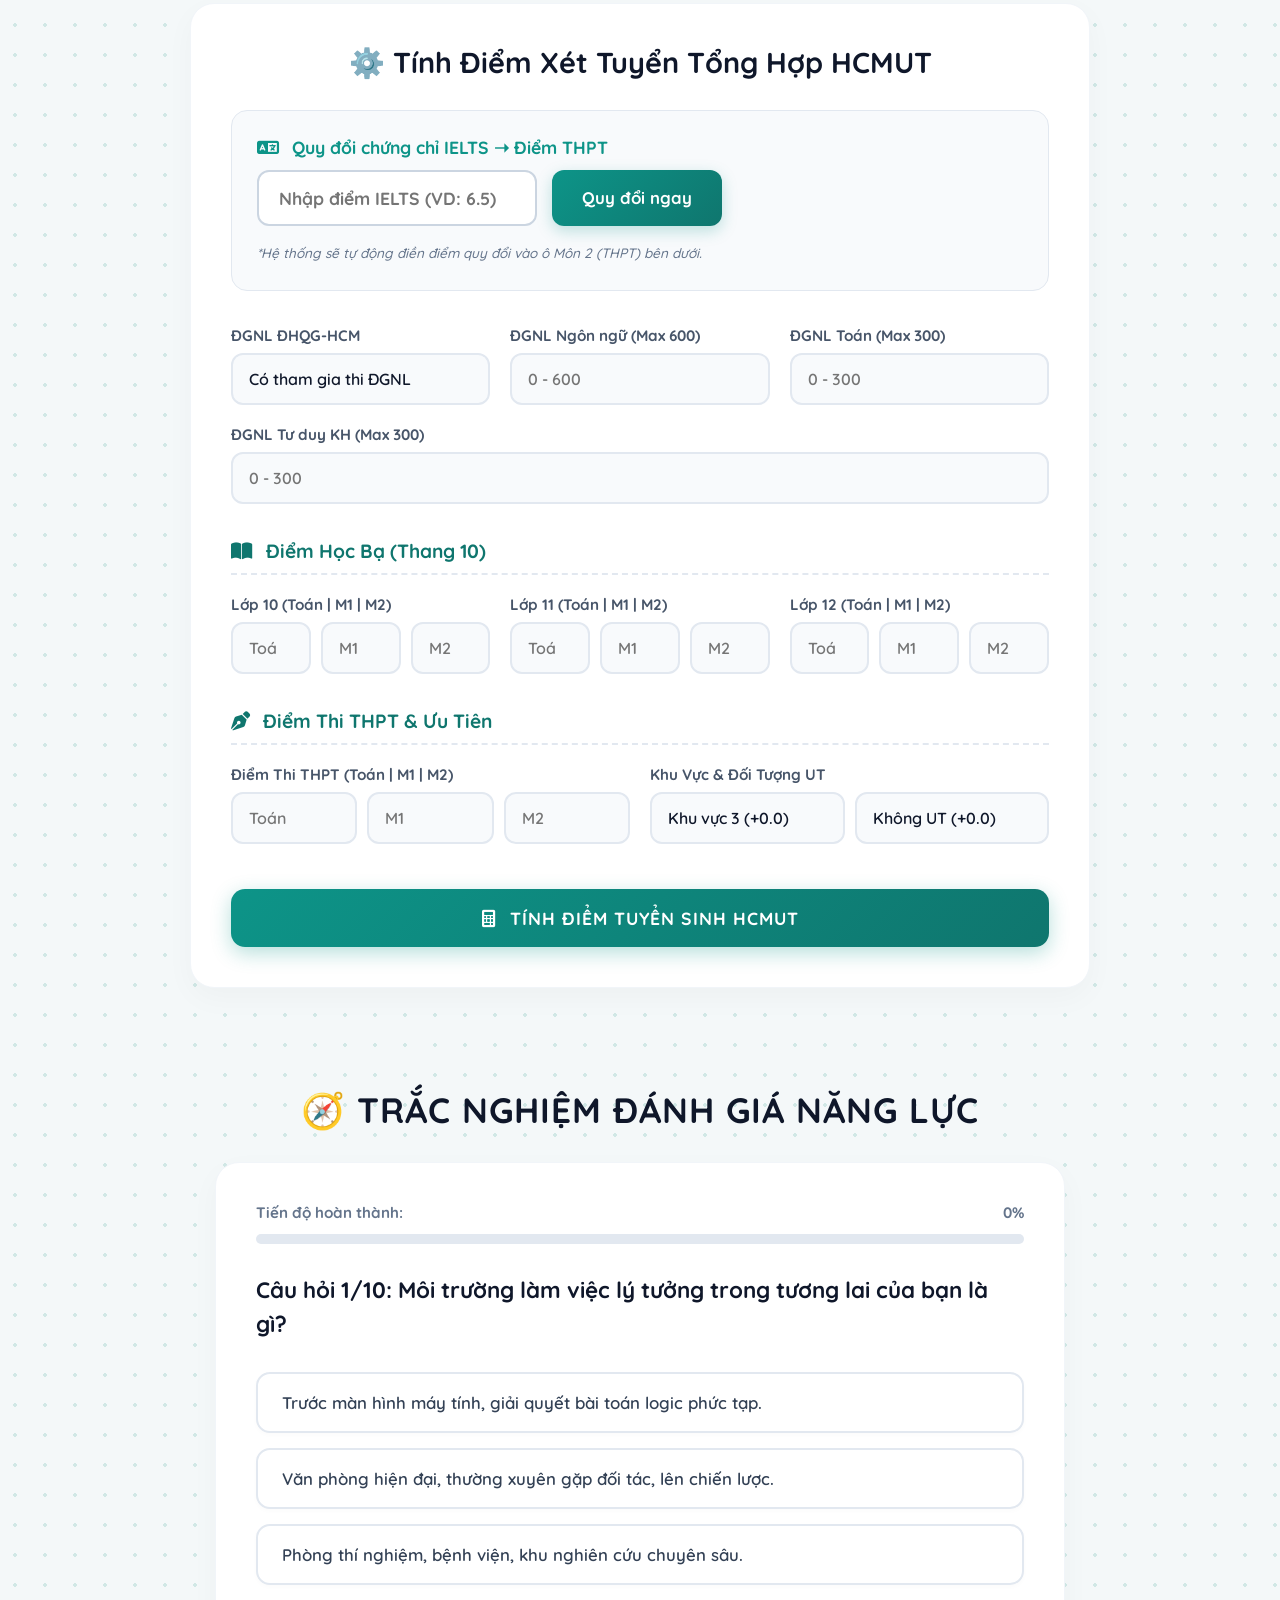
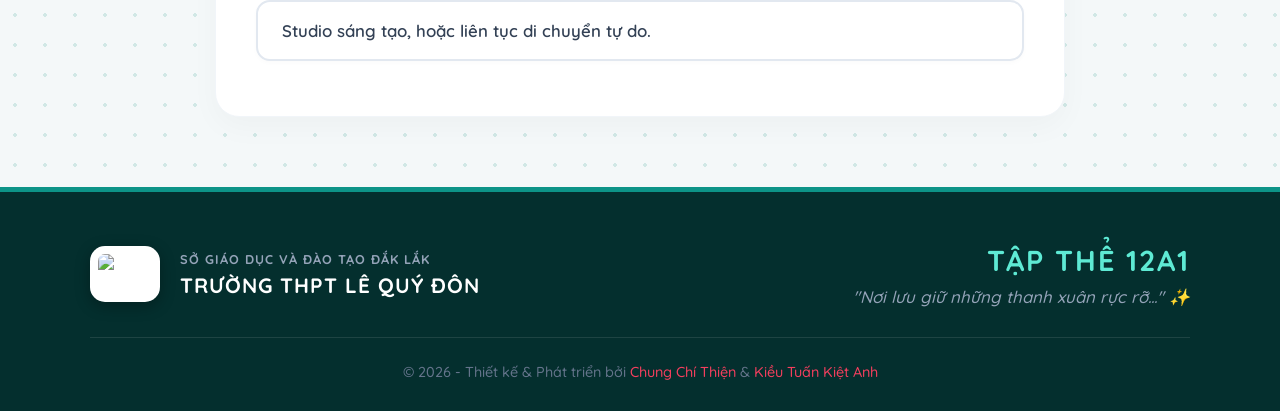
==== commit 2149ca24: "Update dinh-huong.html" ====
--- a/dinh-huong.html
+++ b/dinh-huong.html
@@ -11,19 +11,23 @@
     <link rel="stylesheet" href="style.css">
     <link rel="stylesheet" href="https://cdnjs.cloudflare.com/ajax/libs/font-awesome/6.0.0/css/all.min.css">
     <style>
-        /* --- RESET & GOBAL FONT (ĐÃ FIX LỖI FONT CHỮ CÓ CHÂN) --- */
+        /* --- NHÚNG DỰ PHÒNG FONT ĐỂ CHỐNG LỖI --- */
+        @import url('https://fonts.googleapis.com/css2?family=Quicksand:wght@400;500;600;700;800&display=swap');
+
+        /* --- RESET & GOBAL FONT (BIỆN PHÁP MẠNH ÉP FONT QUICKSAND) --- */
         * { box-sizing: border-box; }
-        body { 
-            font-family: 'Quicksand', -apple-system, BlinkMacSystemFont, "Segoe UI", Roboto, Helvetica, Arial, sans-serif;
+        
+        body, html { 
+            font-family: 'Quicksand', sans-serif !important;
             background-color: #f4f8f9; 
             color: #334155;
             margin: 0;
             padding: 0;
         }
         
-        /* KHẮC PHỤC TRIỆT ĐỂ CHO NÚT BẤM VÀ FORM */
-        button, input, select, textarea, .btn-link, .btn-exam, .btn-calc, .option-btn { 
-            font-family: 'Quicksand', -apple-system, BlinkMacSystemFont, "Segoe UI", Roboto, Helvetica, Arial, sans-serif !important; 
+        /* KHẮC PHỤC TRIỆT ĐỂ CHO NÚT BẤM VÀ FORM BỊ LỖI FONT CÓ CHÂN */
+        button, input, select, textarea, a, p, h1, h2, h3, h4, h5, h6, span, div { 
+            font-family: 'Quicksand', sans-serif !important; 
         }
 
         /* --- MENU TRƯỢT --- */
@@ -79,20 +83,15 @@
         .time-box-square span { font-size: 2rem; font-weight: 800; background: linear-gradient(180deg, #0d9488, #115e59); -webkit-background-clip: text; -webkit-text-fill-color: transparent; line-height: 1; margin-bottom: 5px;}
         .time-box-square p { font-size: 0.8rem; color: #64748b; font-weight: 700; margin: 0; text-transform: uppercase; }
 
-        /* --- CÁC NGÀNH HOT (Ép lưới 2x2) --- */
-        .hot-major-grid { 
-            display: grid; 
-            /* Sửa lại thành 2 cột đều nhau */
-            grid-template-columns: repeat(2, 1fr); 
-            gap: 25px; 
-        }
-        
-        /* Reponsive: Chuyển về 1 cột khi xem trên điện thoại để không bị chèn ép chữ */
-        @media (max-width: 768px) {
-            .hot-major-grid {
-                grid-template-columns: 1fr;
-            }
-        }
+        /* --- CÁC NGÀNH HOT --- */
+        .hot-major-grid { display: grid; grid-template-columns: repeat(2, 1fr); gap: 25px; }
+        @media (max-width: 768px) { .hot-major-grid { grid-template-columns: 1fr; } }
+        .major-card { background: white; padding: 30px 20px; border-radius: 20px; text-align: center; border: 1px solid #f1f5f9; transition: 0.3s; box-shadow: 0 10px 20px rgba(0,0,0,0.02); }
+        .major-card:hover { transform: translateY(-8px); box-shadow: 0 15px 35px rgba(13, 148, 136, 0.1); border-color: #99f6e4; }
+        .major-icon { font-size: 3rem; color: #f43f5e; margin-bottom: 20px; }
+        .major-card h4 { color: #0f172a; font-size: 1.2rem; margin-bottom: 12px; font-weight: 800; }
+        .major-card p { line-height: 1.6; color: #64748b; font-size: 0.95rem; margin: 0;}
+
         /* --- CỔNG KỲ THI --- */
         .exams-grid { display: grid; grid-template-columns: repeat(auto-fit, minmax(220px, 1fr)); gap: 25px; }
         .exam-card { 
@@ -128,30 +127,64 @@
         .input-row { display: flex; gap: 20px; margin-bottom: 20px; flex-wrap: wrap;}
         .input-group { flex: 1; min-width: 200px; }
         .input-group label { display: block; font-weight: 700; margin-bottom: 8px; color: #475569; font-size: 0.95rem; }
+        
         .input-group input, .input-group select { 
             width: 100%; padding: 14px 16px; border: 2px solid #e2e8f0; 
             border-radius: 12px; outline: none; background: #f8fafc; 
-            font-size: 1rem; transition: 0.3s; font-weight: 500; color: #0f172a;
+            font-size: 1rem; transition: 0.3s; font-weight: 600; color: #0f172a;
+            -webkit-appearance: none; /* Xóa style mặc định của iOS/Trình duyệt */
+            appearance: none;
         }
         .input-group input:focus, .input-group select:focus { border-color: #0d9488; background: white; box-shadow: 0 0 0 4px rgba(13,148,136,0.1); }
         
-        /* CSS Riêng cho ô nhập IELTS để to và chuẩn form */
+        /* --- CSS ÉP KÍCH THƯỚC CHUẨN CHO KHỐI IELTS --- */
+        .ielts-wrap {
+            display: flex;
+            gap: 15px;
+            align-items: center;
+            flex-wrap: wrap;
+        }
+        
         .ielts-input {
-            width: 280px; 
-            padding: 16px 20px; 
-            border: 2px solid #cbd5e1; 
-            border-radius: 12px; 
-            outline: none; 
-            font-size: 1.05rem; 
-            font-weight: 600; 
-            color: #0f172a; 
-            transition: all 0.3s ease;
-            background: white;
+            width: 280px !important; 
+            height: 56px !important; /* Ép cứng chiều cao */
+            padding: 0 20px !important; 
+            border: 2px solid #cbd5e1 !important; 
+            border-radius: 12px !important; 
+            outline: none !important; 
+            font-size: 1.1rem !important; 
+            font-weight: 700 !important; 
+            color: #0f172a !important; 
+            background: white !important;
+            box-sizing: border-box !important;
+            margin: 0 !important;
+            -webkit-appearance: none !important; /* Trị dứt điểm lùn input trên Safari */
+            appearance: none !important;
         }
         .ielts-input:focus {
-            border-color: #0d9488; 
-            box-shadow: 0 0 0 4px rgba(13,148,136,0.15);
-        }
+            border-color: #0d9488 !important; 
+            box-shadow: 0 0 0 4px rgba(13,148,136,0.15) !important;
+        }
+        
+        .btn-ielts {
+            height: 56px !important; /* Bằng y hệt input */
+            display: inline-flex !important; 
+            align-items: center !important; 
+            justify-content: center !important; 
+            padding: 0 30px !important; 
+            border-radius: 12px !important; 
+            margin: 0 !important; 
+            cursor: pointer !important; 
+            font-size: 1.05rem !important;
+            background: linear-gradient(135deg, #0d9488, #0f766e) !important;
+            color: white !important;
+            font-weight: 700 !important;
+            border: none !important;
+            box-sizing: border-box !important;
+            box-shadow: 0 5px 15px rgba(13, 148, 136, 0.25) !important;
+            transition: 0.3s !important;
+        }
+        .btn-ielts:hover { transform: translateY(-2px) !important; box-shadow: 0 8px 20px rgba(13, 148, 136, 0.35) !important; }
 
         .result-box { margin-top: 25px; padding: 30px; background: #f0fdfa; border: 2px dashed #14b8a6; border-radius: 16px; text-align: center; display: none; animation: fadeIn 0.4s ease; }
         .result-score { font-size: 3.5rem; font-weight: 900; color: #e11d48; margin: 15px 0; line-height: 1; }
@@ -342,11 +375,11 @@
                 <h3 style="color: #0f172a; text-align: center; margin-top: 0; margin-bottom: 30px; font-size: 1.8rem; font-weight: 800;">⚙️ Tính Điểm Xét Tuyển Tổng Hợp HCMUT</h3>
                 
                 <div style="background: #f8fafc; padding: 25px; border-radius: 16px; border: 1px solid #e2e8f0; margin-bottom: 35px;">
-                    <label style="display: block; font-weight: 800; margin-bottom: 15px; color: #0d9488; font-size: 1.1rem;"><i class="fas fa-language" style="margin-right: 8px;"></i> Quy đổi chứng chỉ IELTS ➝ Điểm THPT</label>
-                    <div style="display: flex; gap: 15px; align-items: center; flex-wrap: wrap;">
+                    <label style="display: block; font-weight: 800; margin-bottom: 12px; color: #0d9488; font-size: 1.1rem;"><i class="fas fa-language" style="margin-right: 8px;"></i> Quy đổi chứng chỉ IELTS ➝ Điểm THPT</label>
+                    <div class="ielts-wrap">
                         <input type="number" id="cert-score" class="ielts-input" placeholder="Nhập điểm IELTS (VD: 6.5)" step="0.5" min="0">
-                        <button class="btn-link" style="padding: 16px 28px; border-radius: 12px; margin: 0; cursor: pointer;" onclick="quyDoiTiengAnh()">Quy đổi ngay</button>
-                        <span id="cert-result-text" style="font-weight: 800; color: #e11d48; margin-left: 5px; font-size: 1.1rem;"></span>
+                        <button class="btn-ielts" onclick="quyDoiTiengAnh()">Quy đổi ngay</button>
+                        <span id="cert-result-text" style="font-weight: 800; color: #e11d48; font-size: 1.1rem; margin-top: 5px;"></span>
                     </div>
                     <p style="font-size: 0.85rem; color: #64748b; margin-bottom: 0; margin-top: 15px; font-style: italic;">*Hệ thống sẽ tự động điền điểm quy đổi vào ô Môn 2 (THPT) bên dưới.</p>
                 </div>
@@ -500,7 +533,6 @@
         startCountdown("2026-04-05T07:30:00", "vact");
 
         // --- 3. TÍNH ĐIỂM TỐT NGHIỆP ---
-        // Đã cập nhật hàm getV: Ép số âm về 0 và trống về 0
         function getV(id) { 
             let v = parseFloat(document.getElementById(id).value); 
             return (isNaN(v) || v < 0) ? 0 : v; 
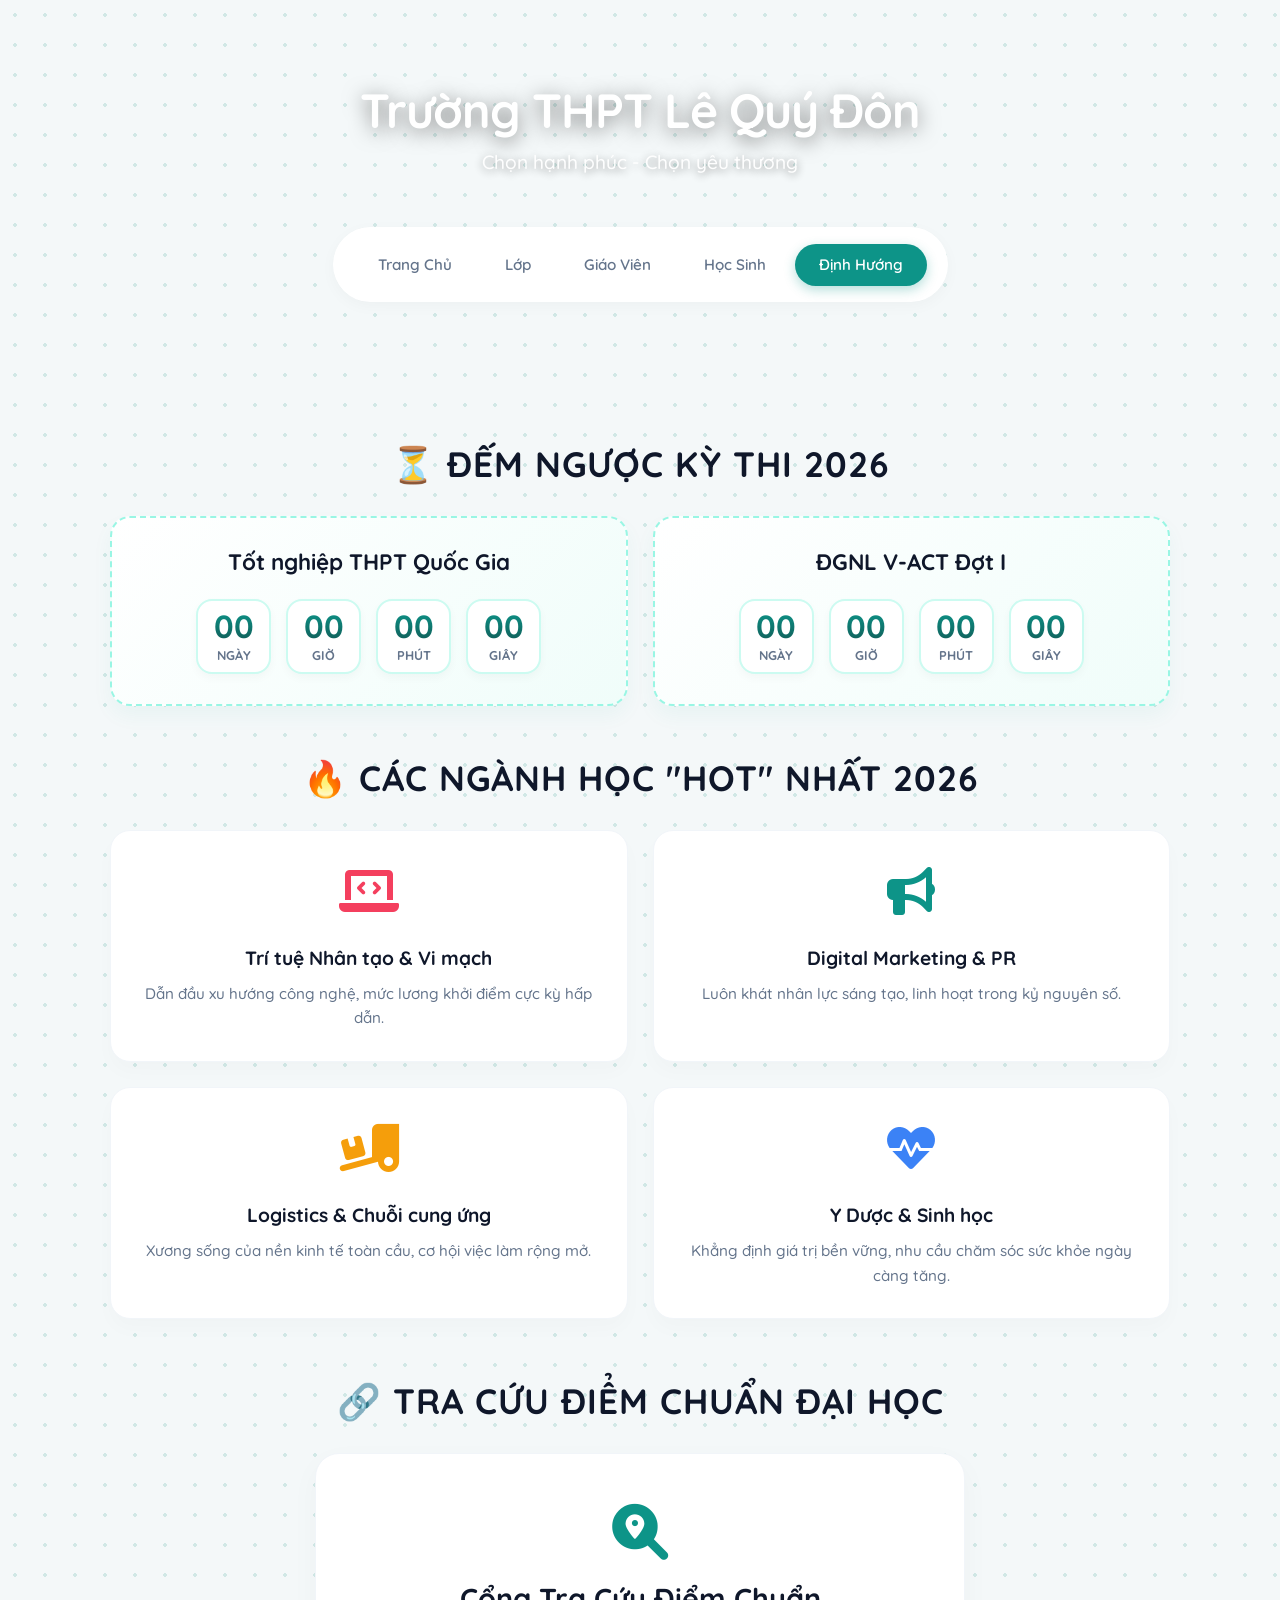
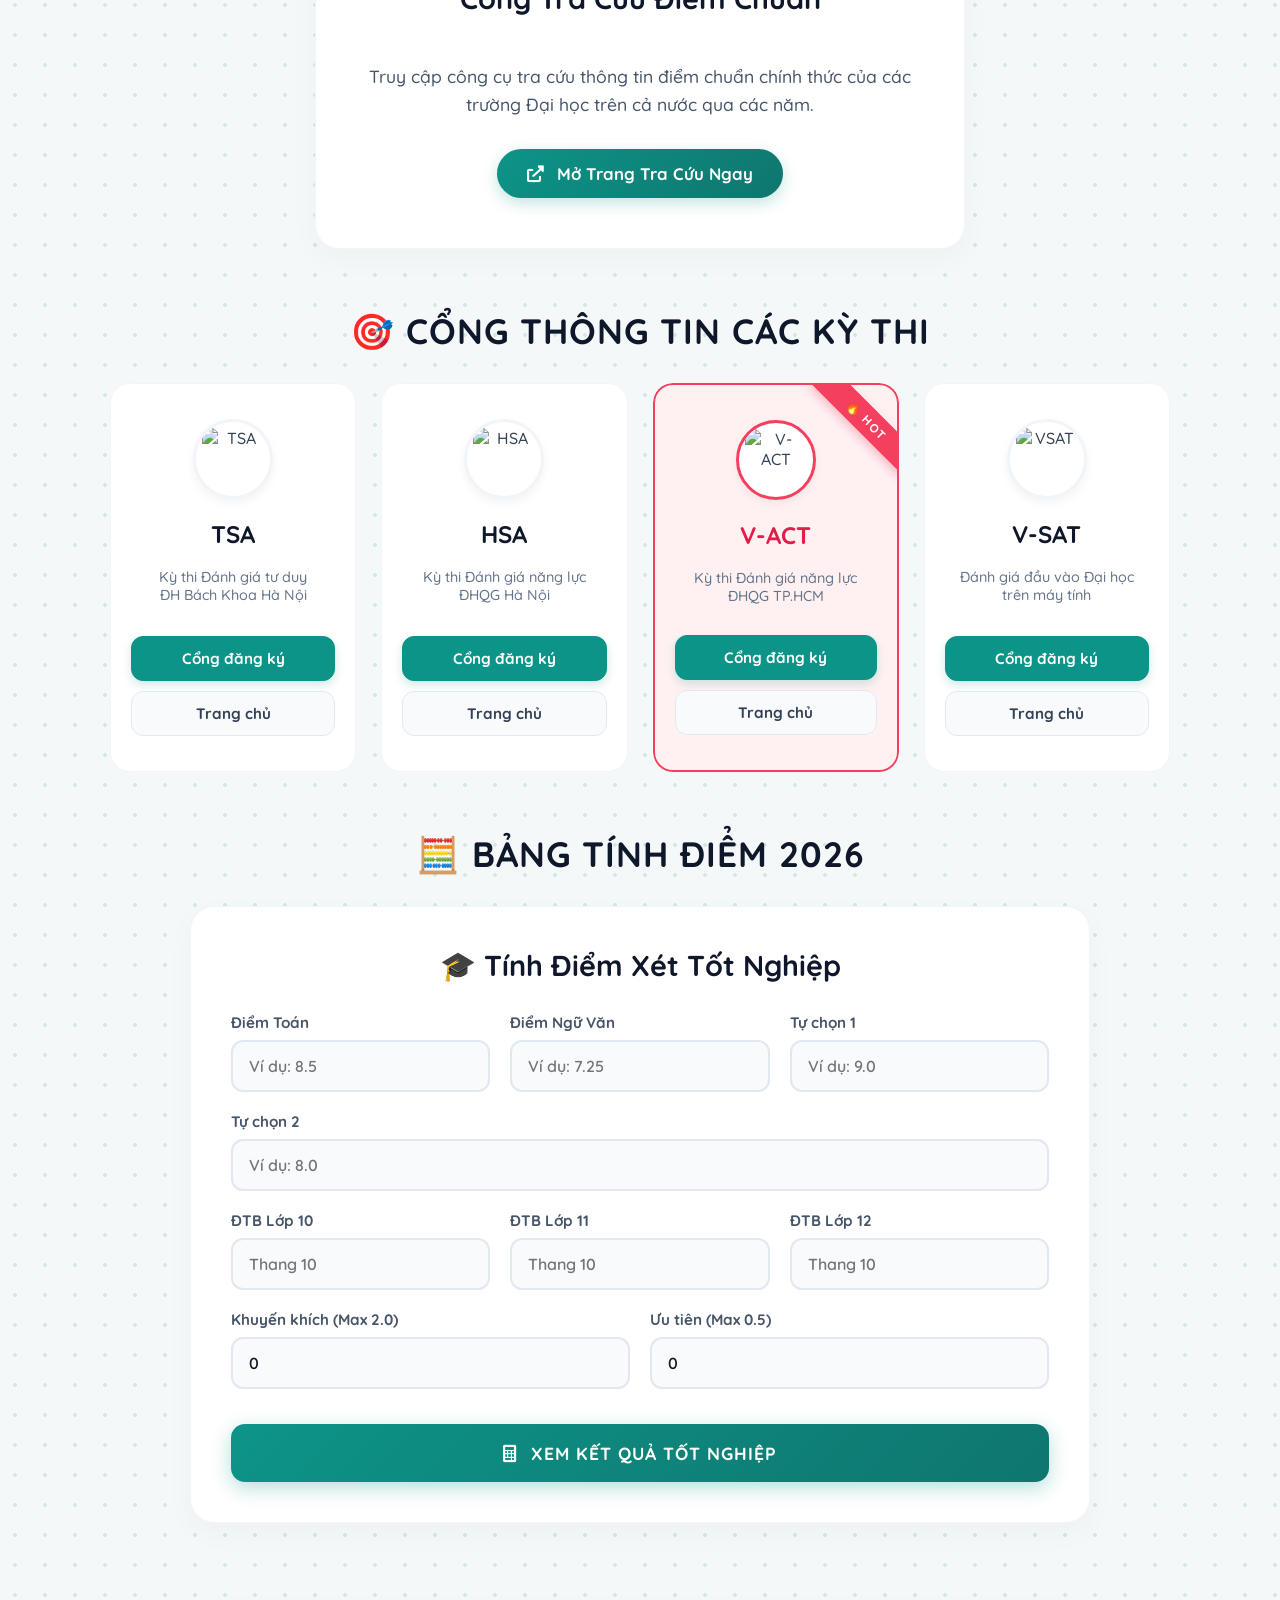
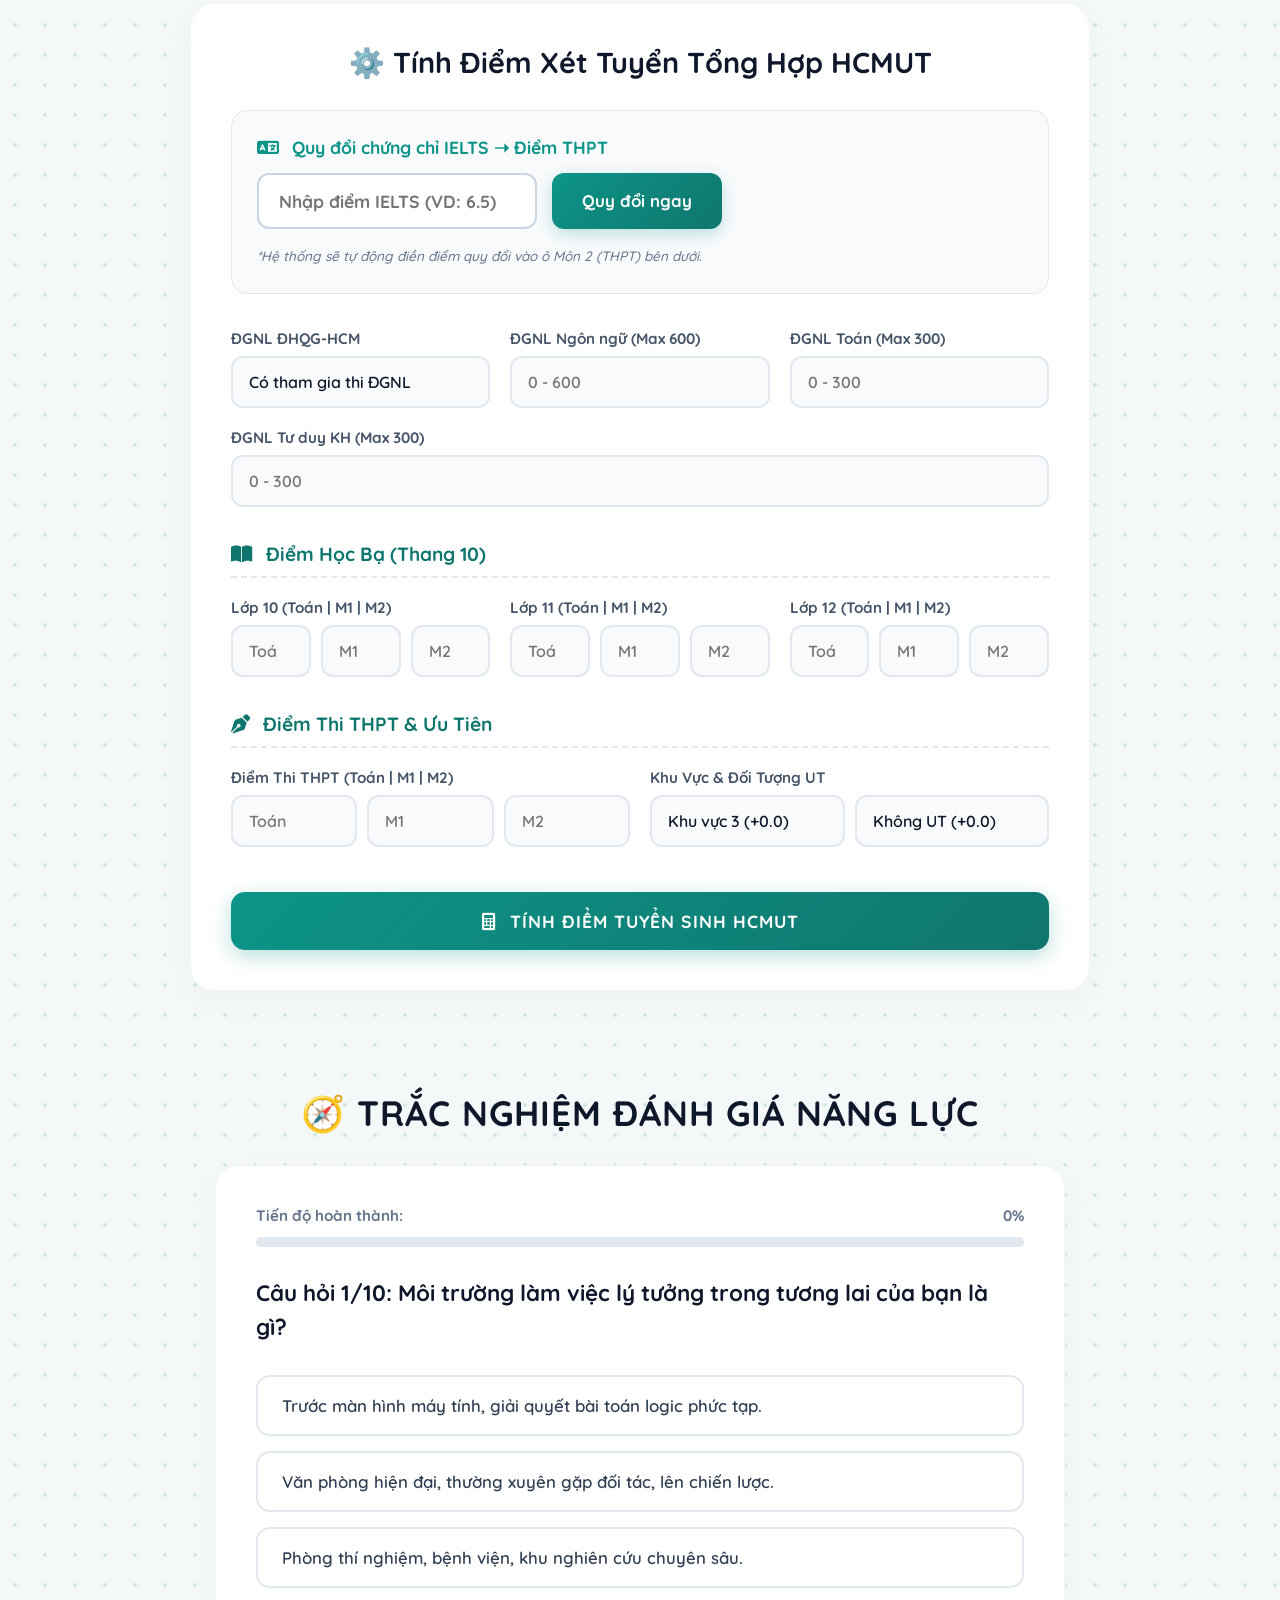
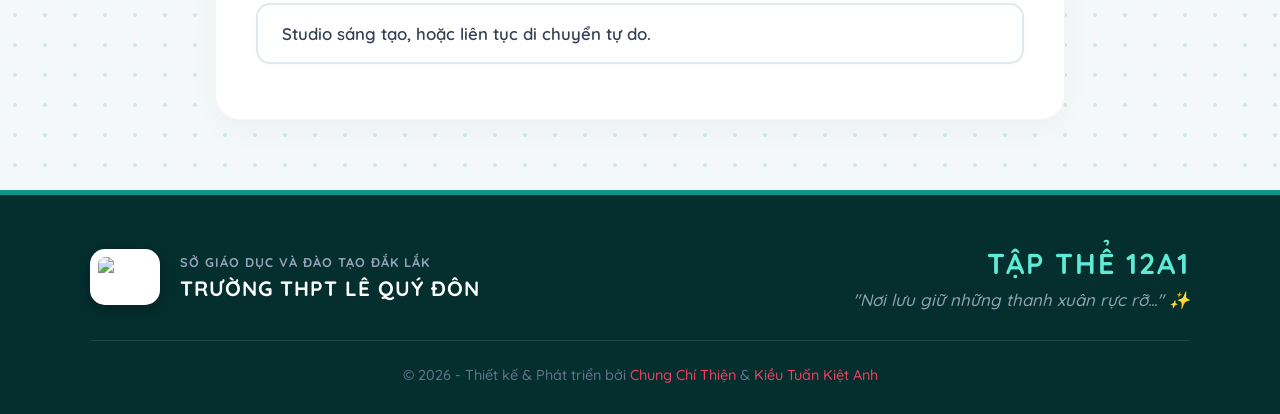
==== commit 52801f72: "Update dinh-huong.html" ====
--- a/dinh-huong.html
+++ b/dinh-huong.html
@@ -132,12 +132,12 @@
             width: 100%; padding: 14px 16px; border: 2px solid #e2e8f0; 
             border-radius: 12px; outline: none; background: #f8fafc; 
             font-size: 1rem; transition: 0.3s; font-weight: 600; color: #0f172a;
-            -webkit-appearance: none; /* Xóa style mặc định của iOS/Trình duyệt */
+            -webkit-appearance: none;
             appearance: none;
         }
         .input-group input:focus, .input-group select:focus { border-color: #0d9488; background: white; box-shadow: 0 0 0 4px rgba(13,148,136,0.1); }
         
-        /* --- CSS ÉP KÍCH THƯỚC CHUẨN CHO KHỐI IELTS --- */
+        /* CSS Riêng cho ô nhập IELTS - ÉP CHIỀU CAO CỐ ĐỊNH 56px */
         .ielts-wrap {
             display: flex;
             gap: 15px;
@@ -147,7 +147,7 @@
         
         .ielts-input {
             width: 280px !important; 
-            height: 56px !important; /* Ép cứng chiều cao */
+            height: 56px !important; 
             padding: 0 20px !important; 
             border: 2px solid #cbd5e1 !important; 
             border-radius: 12px !important; 
@@ -158,7 +158,7 @@
             background: white !important;
             box-sizing: border-box !important;
             margin: 0 !important;
-            -webkit-appearance: none !important; /* Trị dứt điểm lùn input trên Safari */
+            -webkit-appearance: none !important; 
             appearance: none !important;
         }
         .ielts-input:focus {
@@ -167,7 +167,7 @@
         }
         
         .btn-ielts {
-            height: 56px !important; /* Bằng y hệt input */
+            height: 56px !important; 
             display: inline-flex !important; 
             align-items: center !important; 
             justify-content: center !important; 
@@ -375,7 +375,7 @@
                 <h3 style="color: #0f172a; text-align: center; margin-top: 0; margin-bottom: 30px; font-size: 1.8rem; font-weight: 800;">⚙️ Tính Điểm Xét Tuyển Tổng Hợp HCMUT</h3>
                 
                 <div style="background: #f8fafc; padding: 25px; border-radius: 16px; border: 1px solid #e2e8f0; margin-bottom: 35px;">
-                    <label style="display: block; font-weight: 800; margin-bottom: 12px; color: #0d9488; font-size: 1.1rem;"><i class="fas fa-language" style="margin-right: 8px;"></i> Quy đổi chứng chỉ IELTS ➝ Điểm THPT</label>
+                    <label style="display: block; font-weight: 800; margin-bottom: 15px; color: #0d9488; font-size: 1.1rem;"><i class="fas fa-language" style="margin-right: 8px;"></i> Quy đổi chứng chỉ IELTS ➝ Điểm THPT</label>
                     <div class="ielts-wrap">
                         <input type="number" id="cert-score" class="ielts-input" placeholder="Nhập điểm IELTS (VD: 6.5)" step="0.5" min="0">
                         <button class="btn-ielts" onclick="quyDoiTiengAnh()">Quy đổi ngay</button>
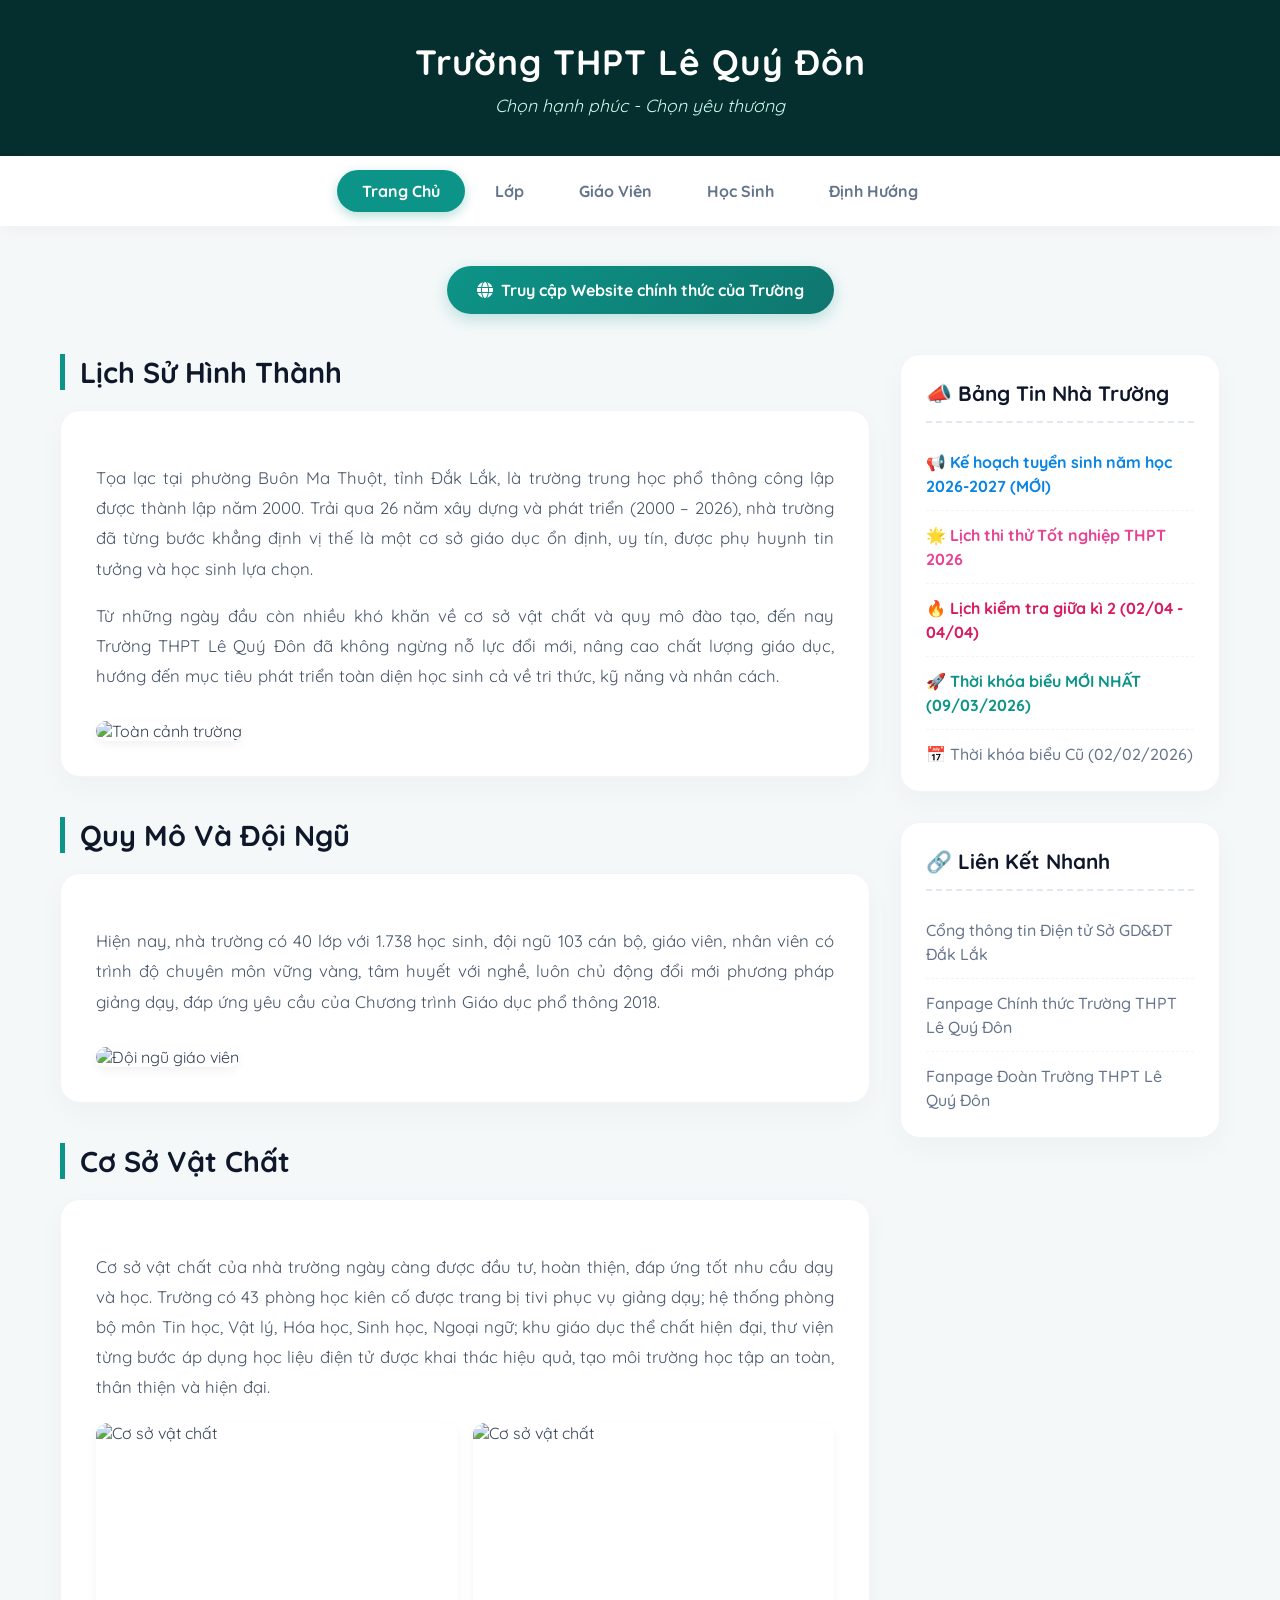
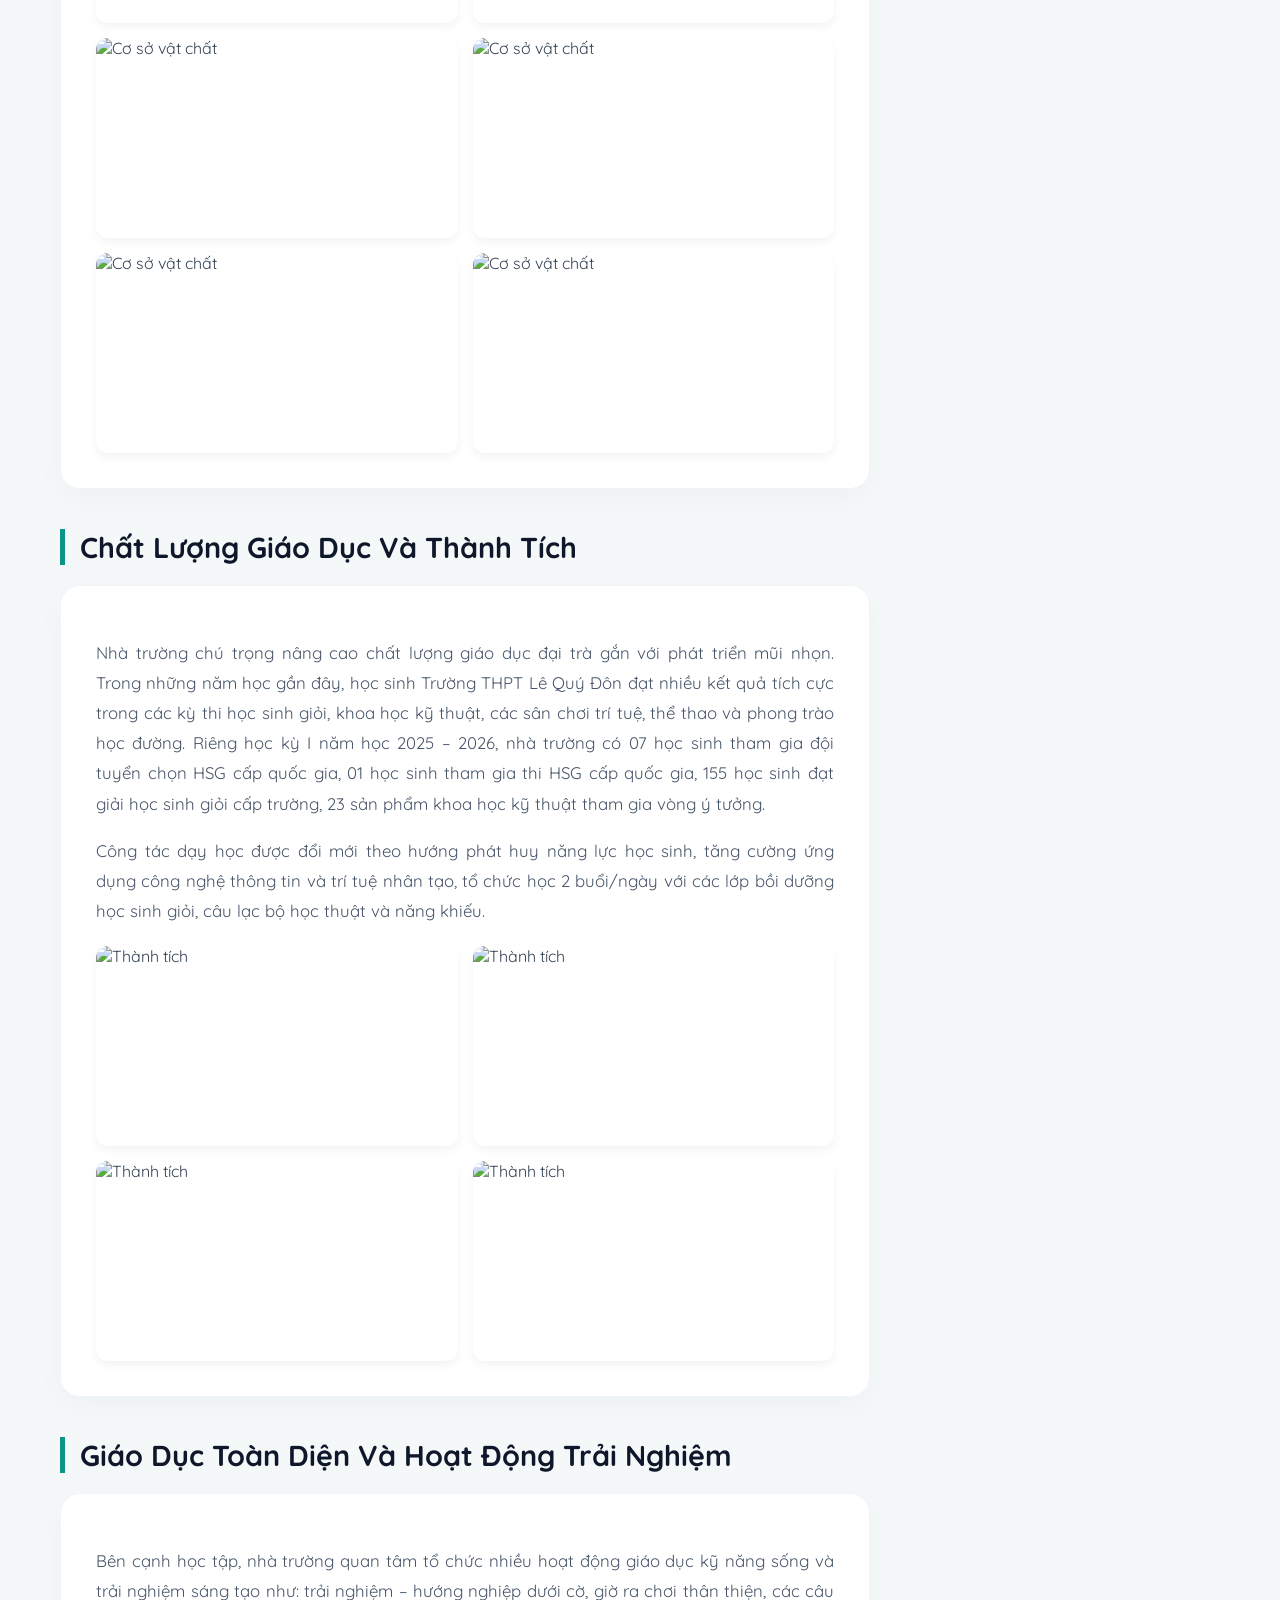
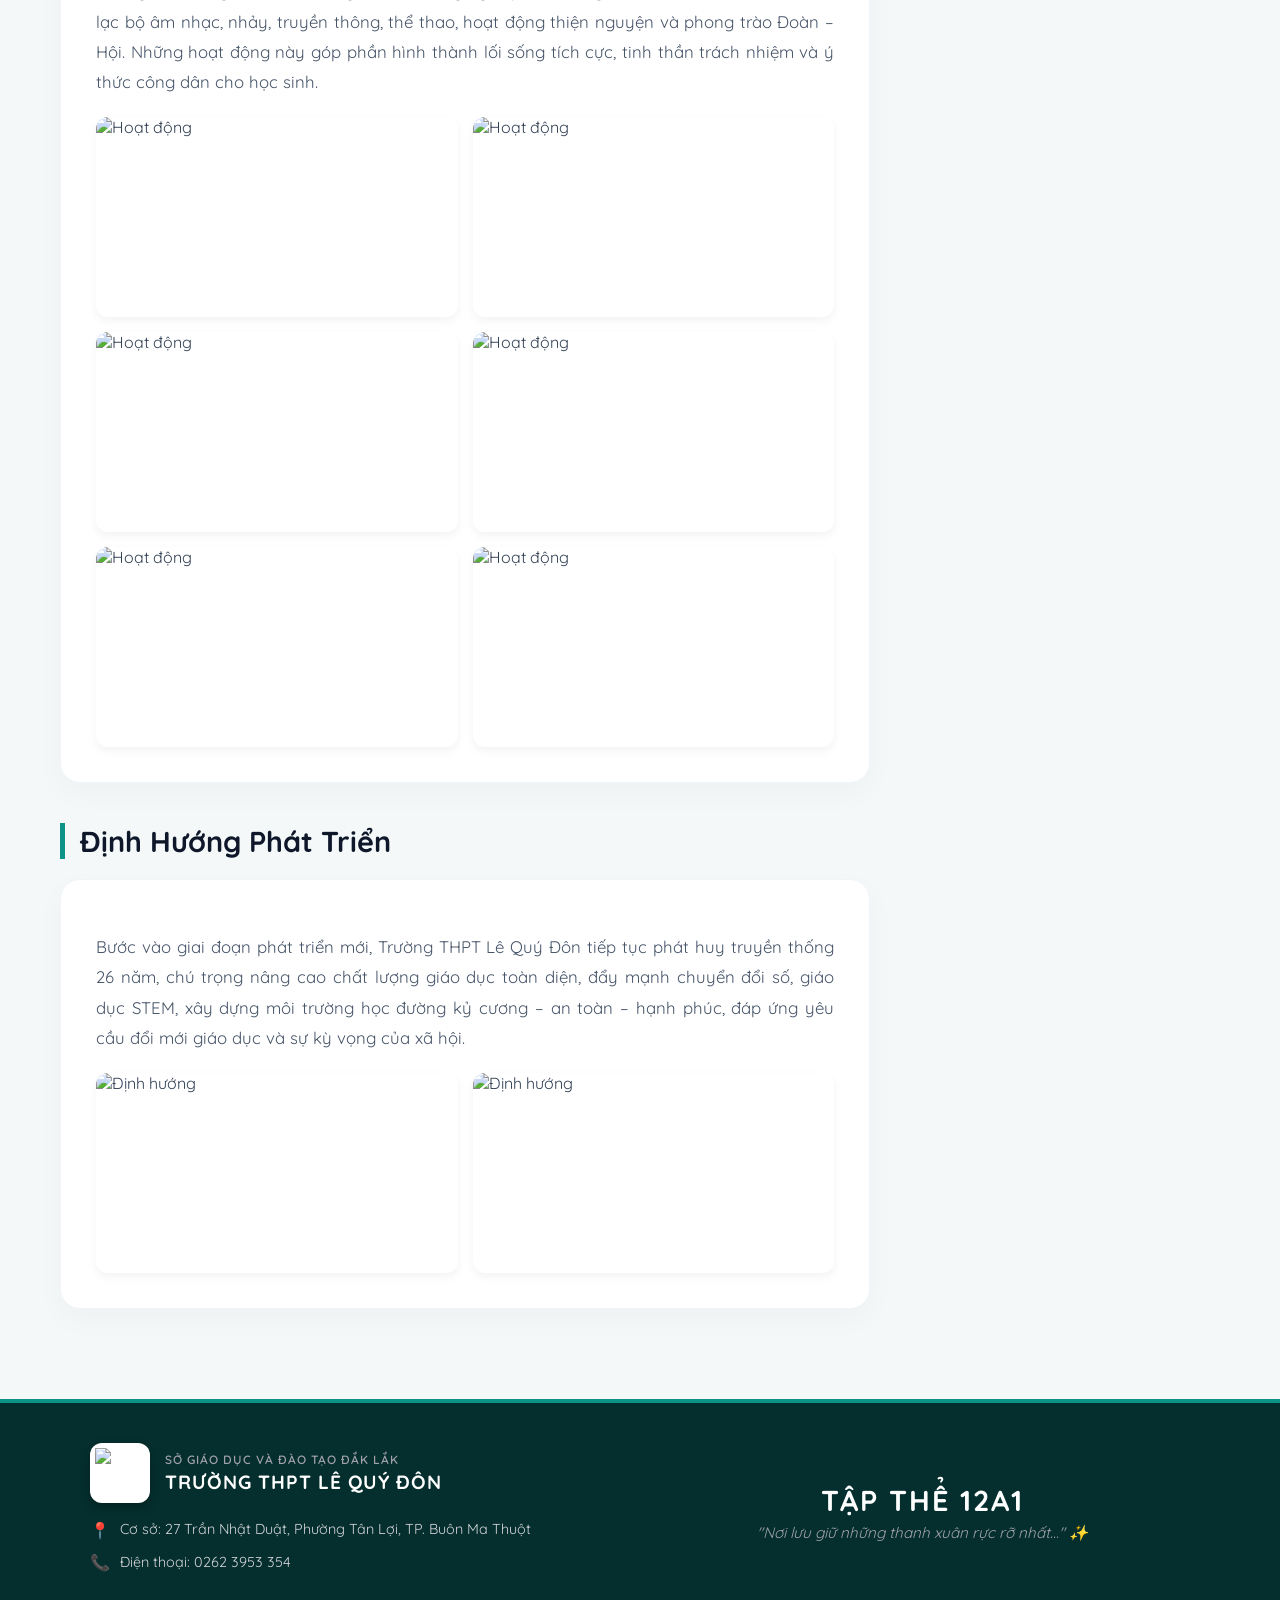
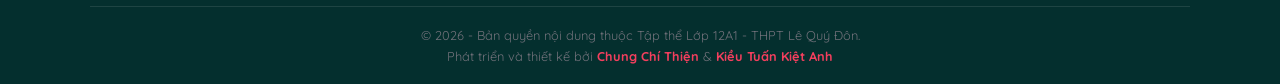
==== commit ae6b25ea: "Update dinh-huong.html" ====
--- a/dinh-huong.html
+++ b/dinh-huong.html
@@ -3,34 +3,32 @@
 <head>
     <meta charset="UTF-8">
     <meta name="viewport" content="width=device-width, initial-scale=1.0">
-    <meta name="referrer" content="no-referrer">
-    <title>Định Hướng & Hướng Nghiệp - THPT Lê Quý Đôn</title>
+    <title>Trang Chủ - THPT Lê Quý Đôn</title>
     <link rel="preconnect" href="https://fonts.googleapis.com">
     <link rel="preconnect" href="https://fonts.gstatic.com" crossorigin>
     <link href="https://fonts.googleapis.com/css2?family=Quicksand:wght@400;500;600;700;800&display=swap" rel="stylesheet">
-    <link rel="stylesheet" href="style.css">
     <link rel="stylesheet" href="https://cdnjs.cloudflare.com/ajax/libs/font-awesome/6.0.0/css/all.min.css">
+
     <style>
-        /* --- NHÚNG DỰ PHÒNG FONT ĐỂ CHỐNG LỖI --- */
-        @import url('https://fonts.googleapis.com/css2?family=Quicksand:wght@400;500;600;700;800&display=swap');
-
-        /* --- RESET & GOBAL FONT (BIỆN PHÁP MẠNH ÉP FONT QUICKSAND) --- */
+        /* =========================================
+           1. CSS CƠ BẢN VÀ FONT CHỮ
+           ========================================= */
         * { box-sizing: border-box; }
-        
         body, html { 
-            font-family: 'Quicksand', sans-serif !important;
+            font-family: 'Quicksand', -apple-system, BlinkMacSystemFont, "Segoe UI", Roboto, Helvetica, Arial, sans-serif !important;
             background-color: #f4f8f9; 
             color: #334155;
             margin: 0;
             padding: 0;
-        }
-        
-        /* KHẮC PHỤC TRIỆT ĐỂ CHO NÚT BẤM VÀ FORM BỊ LỖI FONT CÓ CHÂN */
+            overflow-x: hidden; 
+        }
         button, input, select, textarea, a, p, h1, h2, h3, h4, h5, h6, span, div { 
-            font-family: 'Quicksand', sans-serif !important; 
-        }
-
-        /* --- MENU TRƯỢT --- */
+            font-family: 'Quicksand', -apple-system, BlinkMacSystemFont, "Segoe UI", Roboto, Helvetica, Arial, sans-serif !important; 
+        }
+
+        /* =========================================
+           2. THANH MENU TRƯỢT
+           ========================================= */
         nav { 
             position: relative; 
             display: flex; 
@@ -47,7 +45,7 @@
         .nav-indicator {
             position: absolute;
             height: 42px; 
-            background: #0d9488;
+            background: #0d9488; 
             border-radius: 50px;
             transition: all 0.4s cubic-bezier(0.25, 1, 0.5, 1);
             z-index: 0;
@@ -67,406 +65,333 @@
             transition: 0.3s;
             border-radius: 50px;
         }
-
-        /* --- CSS BỐ CỤC CHUNG --- */
-        .container { max-width: 1100px; margin: 0 auto; padding: 0 20px; }
-        .card { background: white; padding: 40px; border-radius: 24px; box-shadow: 0 10px 30px rgba(0,0,0,0.03); border: 1px solid #f1f5f9; margin-bottom: 40px; }
-        .section-title { text-align: center; color: #0f172a; font-size: 2.2rem; font-weight: 800; margin: 50px 0 30px; text-transform: uppercase; letter-spacing: 1px; }
-        .btn-link { display: inline-block; padding: 14px 30px; background: linear-gradient(135deg, #0d9488, #0f766e); color: white; text-decoration: none; border-radius: 50px; font-weight: 700; transition: 0.3s; box-shadow: 0 5px 15px rgba(13, 148, 136, 0.25); border: none; cursor: pointer; font-size: 1.05rem;}
-        .btn-link:hover { transform: translateY(-3px); box-shadow: 0 8px 25px rgba(13, 148, 136, 0.35); color: white;}
-
-        /* --- ĐẾM NGƯỢC KỲ THI --- */
-        .countdown-grid { display: grid; grid-template-columns: repeat(auto-fit, minmax(320px, 1fr)); gap: 25px; margin-bottom: 50px; }
-        .countdown-card { background: linear-gradient(135deg, #ffffff, #f0fdfa); padding: 30px 20px; border-radius: 20px; text-align: center; border: 2px dashed #99f6e4; box-shadow: 0 10px 20px rgba(13, 148, 136, 0.05); }
-        .timer-horizontal { display: flex; justify-content: center; gap: 15px; margin-top: 20px; }
-        .time-box-square { width: 75px; height: 75px; border-radius: 16px; background: white; border: 2px solid #ccfbf1; display: flex; flex-direction: column; justify-content: center; align-items: center; box-shadow: 0 4px 10px rgba(0,0,0,0.03); }
-        .time-box-square span { font-size: 2rem; font-weight: 800; background: linear-gradient(180deg, #0d9488, #115e59); -webkit-background-clip: text; -webkit-text-fill-color: transparent; line-height: 1; margin-bottom: 5px;}
-        .time-box-square p { font-size: 0.8rem; color: #64748b; font-weight: 700; margin: 0; text-transform: uppercase; }
-
-        /* --- CÁC NGÀNH HOT --- */
-        .hot-major-grid { display: grid; grid-template-columns: repeat(2, 1fr); gap: 25px; }
-        @media (max-width: 768px) { .hot-major-grid { grid-template-columns: 1fr; } }
-        .major-card { background: white; padding: 30px 20px; border-radius: 20px; text-align: center; border: 1px solid #f1f5f9; transition: 0.3s; box-shadow: 0 10px 20px rgba(0,0,0,0.02); }
-        .major-card:hover { transform: translateY(-8px); box-shadow: 0 15px 35px rgba(13, 148, 136, 0.1); border-color: #99f6e4; }
-        .major-icon { font-size: 3rem; color: #f43f5e; margin-bottom: 20px; }
-        .major-card h4 { color: #0f172a; font-size: 1.2rem; margin-bottom: 12px; font-weight: 800; }
-        .major-card p { line-height: 1.6; color: #64748b; font-size: 0.95rem; margin: 0;}
-
-        /* --- CỔNG KỲ THI --- */
-        .exams-grid { display: grid; grid-template-columns: repeat(auto-fit, minmax(220px, 1fr)); gap: 25px; }
-        .exam-card { 
-            background: white; border-radius: 20px; padding: 35px 20px; text-align: center; 
-            border: 1px solid #f1f5f9; box-shadow: 0 10px 25px rgba(0,0,0,0.03); 
-            transition: 0.3s; display: flex; flex-direction: column; position: relative; 
-            overflow: hidden; 
-            -webkit-mask-image: -webkit-radial-gradient(white, black); 
-        }
-        .exam-card:hover { transform: translateY(-5px); border-color: #5eead4; box-shadow: 0 15px 35px rgba(13, 148, 136, 0.1);}
-        .exam-card.highlight { border: 2px solid #f43f5e; background: #fff1f2; }
-        
-        .vact-badge { 
-            position: absolute; top: 22px; right: -35px; width: 130px; 
-            background: #f43f5e; color: white; font-size: 0.75rem; 
-            font-weight: 800; padding: 6px 0; text-align: center;
-            transform: rotate(45deg); box-shadow: 0 4px 10px rgba(244, 63, 94, 0.3);
-            letter-spacing: 1px; z-index: 10;
-        }
-        
-        .exam-logo { width: 80px; height: 80px; border-radius: 50%; margin: 0 auto 20px; border: 3px solid #f1f5f9; display: flex; justify-content: center; align-items: center; overflow: hidden; background: white; box-shadow: 0 4px 10px rgba(0,0,0,0.05); }
-        .exam-logo img { width: 100%; height: 100%; object-fit: contain; padding: 6px;}
-        .exam-name { font-size: 1.5rem; font-weight: 800; margin: 0 0 5px 0; color: #0f172a;}
-        .exam-desc { color: #64748b; font-size: 0.9rem; margin-bottom: 20px;}
-        
-        .btn-exam { padding: 12px; border-radius: 12px; font-weight: 700; text-decoration: none; display: block; margin-top: 10px; transition: 0.3s; font-size: 0.95rem;}
-        .btn-exam.home { background: #f8fafc; color: #334155; border: 1px solid #e2e8f0; }
-        .btn-exam.reg { background: #0d9488; color: white; box-shadow: 0 4px 10px rgba(13,148,136,0.2); border: 1px solid #0d9488;}
-        .btn-exam:hover { opacity: 0.9; transform: scale(1.02); }
-
-        /* --- TÍNH ĐIỂM & FORM --- */
-        .calc-grid { display: grid; grid-template-columns: 1fr; gap: 40px; max-width: 900px; margin: 0 auto; }
-        .input-row { display: flex; gap: 20px; margin-bottom: 20px; flex-wrap: wrap;}
-        .input-group { flex: 1; min-width: 200px; }
-        .input-group label { display: block; font-weight: 700; margin-bottom: 8px; color: #475569; font-size: 0.95rem; }
-        
-        .input-group input, .input-group select { 
-            width: 100%; padding: 14px 16px; border: 2px solid #e2e8f0; 
-            border-radius: 12px; outline: none; background: #f8fafc; 
-            font-size: 1rem; transition: 0.3s; font-weight: 600; color: #0f172a;
-            -webkit-appearance: none;
-            appearance: none;
-        }
-        .input-group input:focus, .input-group select:focus { border-color: #0d9488; background: white; box-shadow: 0 0 0 4px rgba(13,148,136,0.1); }
-        
-        /* CSS Riêng cho ô nhập IELTS - ÉP CHIỀU CAO CỐ ĐỊNH 56px */
-        .ielts-wrap {
-            display: flex;
+        nav a.active {
+            color: #ffffff !important;
+        }
+
+        /* =========================================
+           3. BỐ CỤC CHUNG & HỘP (CARD)
+           ========================================= */
+        .container { max-width: 1200px; margin: 0 auto; padding: 0 20px; }
+        
+        .main-layout { 
+            display: flex; 
+            gap: 30px; 
+            align-items: flex-start; 
+        }
+        
+        .content { 
+            flex: 1; 
+            min-width: 0; 
+        }
+        
+        .sidebar { 
+            width: 320px; 
+            flex-shrink: 0; 
+            position: sticky; 
+            top: 90px; 
+            align-self: flex-start; 
+            height: max-content; 
+            z-index: 10;
+        }
+
+        .card { 
+            background: white; 
+            padding: 35px; 
+            border-radius: 20px; 
+            box-shadow: 0 10px 30px rgba(0,0,0,0.03); 
+            border: 1px solid #f1f5f9; 
+            margin-bottom: 40px; 
+        }
+        .card p { 
+            line-height: 1.8; 
+            color: #475569; 
+            font-size: 1.05rem; 
+            text-align: justify; 
+            margin-bottom: 15px; 
+        }
+        
+        h2 { 
+            color: #0f172a; 
+            font-size: 1.8rem; 
+            font-weight: 800; 
+            margin-bottom: 20px; 
+            border-left: 5px solid #0d9488; 
+            padding-left: 15px; 
+            margin-top: 0; /* Reset lề trên cho đồng bộ */
+        }
+
+        .btn-link { 
+            display: inline-flex; 
+            align-items: center;
+            justify-content: center;
+            gap: 8px;
+            padding: 14px 30px; 
+            background: linear-gradient(135deg, #0d9488, #0f766e); 
+            color: white !important; 
+            text-decoration: none; 
+            border-radius: 50px; 
+            font-weight: bold; 
+            transition: 0.3s; 
+            box-shadow: 0 5px 15px rgba(13, 148, 136, 0.25); 
+            cursor: pointer;
+            position: relative;
+            z-index: 10;
+        }
+        .btn-link:hover { 
+            transform: translateY(-3px); 
+            box-shadow: 0 8px 20px rgba(13, 148, 136, 0.35); 
+        }
+
+        /* =========================================
+           4. LƯỚI ẢNH TĨNH (CHỐNG LỖI CUỘN CAROUSEL)
+           ========================================= */
+        .static-gallery {
+            display: grid;
+            grid-template-columns: repeat(auto-fill, minmax(250px, 1fr));
             gap: 15px;
-            align-items: center;
-            flex-wrap: wrap;
-        }
-        
-        .ielts-input {
-            width: 280px !important; 
-            height: 56px !important; 
-            padding: 0 20px !important; 
-            border: 2px solid #cbd5e1 !important; 
-            border-radius: 12px !important; 
-            outline: none !important; 
-            font-size: 1.1rem !important; 
-            font-weight: 700 !important; 
-            color: #0f172a !important; 
-            background: white !important;
-            box-sizing: border-box !important;
-            margin: 0 !important;
-            -webkit-appearance: none !important; 
-            appearance: none !important;
-        }
-        .ielts-input:focus {
-            border-color: #0d9488 !important; 
-            box-shadow: 0 0 0 4px rgba(13,148,136,0.15) !important;
-        }
-        
-        .btn-ielts {
-            height: 56px !important; 
-            display: inline-flex !important; 
-            align-items: center !important; 
-            justify-content: center !important; 
-            padding: 0 30px !important; 
-            border-radius: 12px !important; 
-            margin: 0 !important; 
-            cursor: pointer !important; 
-            font-size: 1.05rem !important;
-            background: linear-gradient(135deg, #0d9488, #0f766e) !important;
-            color: white !important;
-            font-weight: 700 !important;
-            border: none !important;
-            box-sizing: border-box !important;
-            box-shadow: 0 5px 15px rgba(13, 148, 136, 0.25) !important;
-            transition: 0.3s !important;
-        }
-        .btn-ielts:hover { transform: translateY(-2px) !important; box-shadow: 0 8px 20px rgba(13, 148, 136, 0.35) !important; }
-
-        .result-box { margin-top: 25px; padding: 30px; background: #f0fdfa; border: 2px dashed #14b8a6; border-radius: 16px; text-align: center; display: none; animation: fadeIn 0.4s ease; }
-        .result-score { font-size: 3.5rem; font-weight: 900; color: #e11d48; margin: 15px 0; line-height: 1; }
-        
-        .btn-calc { 
-            background: linear-gradient(135deg, #0d9488, #0f766e); 
-            color: white; border: none; padding: 18px; width: 100%; 
-            border-radius: 14px; font-weight: 800; font-size: 1.1rem; 
-            cursor: pointer; transition: 0.3s; box-shadow: 0 6px 20px rgba(13,148,136,0.3); 
-            text-transform: uppercase; letter-spacing: 1px; margin-top: 15px;
-        }
-        .btn-calc:hover { transform: translateY(-4px); box-shadow: 0 10px 25px rgba(13,148,136,0.4); }
-
-        /* --- TRẮC NGHIỆM HƯỚNG NGHIỆP --- */
-        .progress-bar { width: 100%; height: 10px; background: #e2e8f0; border-radius: 10px; margin-bottom: 30px; overflow: hidden; }
-        .progress-fill { height: 100%; background: linear-gradient(135deg, #0d9488, #f43f5e); width: 0%; transition: width 0.5s cubic-bezier(0.4, 0, 0.2, 1); }
-        .question-text { font-size: 1.4rem; font-weight: 800; color: #0f172a; margin-bottom: 30px; line-height: 1.5; }
-        
-        .option-btn { 
-            background: white; border: 2px solid #e2e8f0; padding: 18px 24px; 
-            border-radius: 14px; width: 100%; text-align: left; font-size: 1.05rem; 
-            cursor: pointer; transition: all 0.2s ease; margin-bottom: 15px; 
-            font-weight: 600; color: #334155; box-shadow: 0 2px 5px rgba(0,0,0,0.02);
-        }
-        .option-btn:hover { background: #f0fdfa; border-color: #0d9488; transform: translateX(5px); color: #0f766e; }
-        
-        /* Box Kết quả chuẩn đẹp */
-        .result-item { 
-            background: white; border: 2px solid #e2e8f0; padding: 35px 30px 25px; 
-            border-radius: 20px; margin-top: 40px; margin-bottom: 25px; 
-            position: relative; transition: 0.3s;
-        }
-        .result-item:hover { border-color: #5eead4; box-shadow: 0 10px 30px rgba(13,148,136,0.1); transform: translateY(-3px);}
-        .result-rank { 
-            position: absolute; top: -18px; left: 25px; background: #0f766e; 
-            color: white; padding: 8px 25px; border-radius: 30px; font-size: 0.95rem; 
-            font-weight: 800; box-shadow: 0 4px 10px rgba(15,118,110,0.3); letter-spacing: 1px; text-transform: uppercase;
-        }
-        .result-item-title { font-size: 1.3rem; color: #0f172a; font-weight: 800; margin: 0 0 15px 0; }
-        .result-item-desc { font-size: 1.05rem; color: #475569; line-height: 1.7; margin: 0; }
-        
-        @keyframes fadeIn { from { opacity: 0; transform: translateY(10px); } to { opacity: 1; transform: translateY(0); } }
+            margin-top: 20px;
+        }
+        
+        .static-gallery img, .school-image { 
+            width: 100%; 
+            height: 200px;
+            border-radius: 12px; 
+            object-fit: cover; 
+            box-shadow: 0 4px 10px rgba(0,0,0,0.05);
+            transition: transform 0.3s ease;
+            cursor: pointer; 
+        }
+        .school-image { height: auto; max-height: 400px; margin-top: 15px;}
+        
+        .static-gallery img:hover, .school-image:hover {
+            transform: scale(1.02);
+            box-shadow: 0 8px 20px rgba(0,0,0,0.1);
+        }
+
+        /* Chỉ hiển thị tối đa 6 ảnh cho gọn layout tĩnh */
+        .static-gallery img:nth-child(n+7) { display: none; }
+
+        /* =========================================
+           5. TIỆN ÍCH CỘT PHẢI (WIDGETS)
+           ========================================= */
+        .widget { 
+            background: white; 
+            padding: 25px; 
+            border-radius: 20px; 
+            box-shadow: 0 10px 30px rgba(0,0,0,0.03); 
+            margin-bottom: 30px; 
+            border: 1px solid #f1f5f9; 
+            position: relative;
+            z-index: 10;
+        }
+        .widget h3 { 
+            margin-top: 0; 
+            color: #0f172a; 
+            font-size: 1.3rem; 
+            margin-bottom: 15px; 
+            padding-bottom: 15px; 
+            border-bottom: 2px dashed #e2e8f0; 
+            font-weight: 800;
+        }
+        .widget ul { list-style: none; padding: 0; margin: 0; }
+        .widget ul li { padding: 12px 0; border-bottom: 1px dashed #f1f5f9; }
+        .widget ul li:last-child { border-bottom: none; padding-bottom: 0;}
+        .widget ul li a { 
+            transition: 0.2s; 
+            display: block; 
+            text-decoration: none; 
+            font-weight: 700; 
+            line-height: 1.5;
+            position: relative;
+            z-index: 10;
+        }
+        .widget ul li a:hover { transform: translateX(5px); opacity: 0.8;}
+
+        .link-blue { color: #0984e3; }
+        .link-pink { color: #e84393; }
+        .link-red { color: #d81b60; }
+        .link-teal { color: #0d9488; }
+        .link-gray { color: #64748b; font-weight: 500 !important; }
+
+        /* =========================================
+           6. RESPONSIVE (MÀN HÌNH ĐIỆN THOẠI)
+           ========================================= */
+        @media (max-width: 900px) {
+            .main-layout { flex-direction: column; }
+            .sidebar { width: 100%; position: static !important; }
+            .static-gallery { grid-template-columns: repeat(2, 1fr); }
+            .static-gallery img { height: 150px; }
+        }
+        @media (max-width: 480px) {
+            .static-gallery { grid-template-columns: 1fr; }
+            .static-gallery img { height: 200px; }
+        }
     </style>
 </head>
 <body>
 
-    <header>
-        <h1>Trường THPT Lê Quý Đôn</h1>
-        <p>Chọn hạnh phúc - Chọn yêu thương</p>
+    <header style="text-align: center; padding: 40px 20px; background: #042f2e; color: white;">
+        <h1 style="margin: 0 0 10px 0; font-weight: 900; letter-spacing: 1px; font-size: 2.2rem;">Trường THPT Lê Quý Đôn</h1>
+        <p style="margin: 0; color: #ccfbf1; font-size: 1.1rem; font-style: italic;">Chọn hạnh phúc - Chọn yêu thương</p>
     </header>
 
-    <nav id="mainNav">
-        <a href="index.html">Trang Chủ</a>
+    <nav>
+        <a href="index.html" class="active">Trang Chủ</a>
         <a href="lop.html">Lớp</a> 
         <a href="giao-vien.html">Giáo Viên</a>
         <a href="hoc-sinh.html">Học Sinh</a>
-        <a href="dinh-huong.html" class="active">Định Hướng</a> 
+        <a href="dinh-huong.html">Định Hướng</a> 
     </nav>
 
-    <div class="container" style="padding-top: 50px;">
-        
-        <h2 class="section-title">⏳ Đếm Ngược Kỳ Thi 2026</h2>
-        <div class="countdown-grid">
-            <div class="countdown-card">
-                <h3 style="color: #0f172a; margin-top: 0; font-size: 1.4rem;">Tốt nghiệp THPT Quốc Gia</h3>
-                <div class="timer-horizontal" id="timer-thpt">
-                    <div class="time-box-square"><span id="thpt-days">00</span><p>Ngày</p></div>
-                    <div class="time-box-square"><span id="thpt-hours">00</span><p>Giờ</p></div>
-                    <div class="time-box-square"><span id="thpt-mins">00</span><p>Phút</p></div>
-                    <div class="time-box-square"><span id="thpt-secs">00</span><p>Giây</p></div>
-                </div>
-            </div>
-            <div class="countdown-card">
-                <h3 style="color: #0f172a; margin-top: 0; font-size: 1.4rem;">ĐGNL V-ACT Đợt I</h3>
-                <div class="timer-horizontal" id="timer-vact">
-                    <div class="time-box-square"><span id="vact-days">00</span><p>Ngày</p></div>
-                    <div class="time-box-square"><span id="vact-hours">00</span><p>Giờ</p></div>
-                    <div class="time-box-square"><span id="vact-mins">00</span><p>Phút</p></div>
-                    <div class="time-box-square"><span id="vact-secs">00</span><p>Giây</p></div>
-                </div>
-            </div>
-        </div>
-
-        <h2 class="section-title">🔥 Các Ngành Học "Hot" Nhất 2026</h2>
-        <div class="hot-major-grid" style="margin-bottom: 60px;">
-            <div class="major-card">
-                <div class="major-icon"><i class="fas fa-laptop-code"></i></div>
-                <h4>Trí tuệ Nhân tạo & Vi mạch</h4>
-                <p>Dẫn đầu xu hướng công nghệ, mức lương khởi điểm cực kỳ hấp dẫn.</p>
-            </div>
-            <div class="major-card">
-                <div class="major-icon" style="color: #0d9488;"><i class="fas fa-bullhorn"></i></div>
-                <h4>Digital Marketing & PR</h4>
-                <p>Luôn khát nhân lực sáng tạo, linh hoạt trong kỷ nguyên số.</p>
-            </div>
-            <div class="major-card">
-                <div class="major-icon" style="color: #f59e0b;"><i class="fas fa-truck-loading"></i></div>
-                <h4>Logistics & Chuỗi cung ứng</h4>
-                <p>Xương sống của nền kinh tế toàn cầu, cơ hội việc làm rộng mở.</p>
-            </div>
-            <div class="major-card">
-                <div class="major-icon" style="color: #3b82f6;"><i class="fas fa-heartbeat"></i></div>
-                <h4>Y Dược & Sinh học</h4>
-                <p>Khẳng định giá trị bền vững, nhu cầu chăm sóc sức khỏe ngày càng tăng.</p>
-            </div>
-        </div>
-
-        <h2 class="section-title">🔗 Tra Cứu Điểm Chuẩn Đại Học</h2>
-        <div class="card" style="max-width: 650px; margin: 0 auto 60px; text-align: center; display: flex; flex-direction: column; justify-content: center; padding: 50px 30px;">
-            <i class="fas fa-search-location" style="font-size: 3.5rem; color: #0d9488; margin-bottom: 20px;"></i>
-            <h3 style="color: #0f172a; margin-top: 0; font-size: 1.8rem; font-weight: 800;">Cổng Tra Cứu Điểm Chuẩn</h3>
-            <p style="color: #475569; margin-bottom: 30px; font-size: 1.1rem; line-height: 1.6;">Truy cập công cụ tra cứu thông tin điểm chuẩn chính thức của các trường Đại học trên cả nước qua các năm.</p>
-            <a href="https://diemthi.tuyensinh247.com/diem-chuan.html" target="_blank" class="btn-link" style="margin: 0 auto;">
-                <i class="fas fa-external-link-alt" style="margin-right: 8px;"></i> Mở Trang Tra Cứu Ngay
+    <div class="container" style="padding-top: 40px;">
+        <div style="text-align: center; margin-bottom: 40px;">
+            <a href="https://c3lequydon.daklak.edu.vn/" target="_blank" class="btn-link">
+                <i class="fas fa-globe"></i> Truy cập Website chính thức của Trường
             </a>
         </div>
 
-        <h2 class="section-title">🎯 Cổng Thông Tin Các Kỳ Thi</h2>
-        <div class="exams-grid" style="margin-bottom: 60px;">
-            <div class="exam-card">
-                <div class="exam-logo"><img src="https://ducduy0402.github.io/images/hust.jpg" alt="TSA"></div>
-                <h3 class="exam-name">TSA</h3>
-                <p class="exam-desc">Kỳ thi Đánh giá tư duy<br>ĐH Bách Khoa Hà Nội</p>
-                <div style="margin-top: auto;">
-                    <a href="https://tsa.hust.edu.vn/" target="_blank" class="btn-exam reg">Cổng đăng ký</a>
-                    <a href="https://hust.edu.vn/" target="_blank" class="btn-exam home">Trang chủ</a>
+        <div class="main-layout">
+            <div class="content">
+                
+                <section>
+                    <h2>Lịch Sử Hình Thành</h2>
+                    <div class="card">
+                        <p>Tọa lạc tại phường Buôn Ma Thuột, tỉnh Đắk Lắk, là trường trung học phổ thông công lập được thành lập năm 2000. Trải qua 26 năm xây dựng và phát triển (2000 – 2026), nhà trường đã từng bước khẳng định vị thế là một cơ sở giáo dục ổn định, uy tín, được phụ huynh tin tưởng và học sinh lựa chọn.</p>
+                        <p>Từ những ngày đầu còn nhiều khó khăn về cơ sở vật chất và quy mô đào tạo, đến nay Trường THPT Lê Quý Đôn đã không ngừng nỗ lực đổi mới, nâng cao chất lượng giáo dục, hướng đến mục tiêu phát triển toàn diện học sinh cả về tri thức, kỹ năng và nhân cách.</p>
+                        <img src="https://i.postimg.cc/QxTqFwHB/166d3dda-316a-4ff6-8b25-dff9bae28292.jpg" alt="Toàn cảnh trường" class="school-image">
+                    </div>
+                </section>
+
+                <section>
+                    <h2>Quy Mô Và Đội Ngũ</h2>
+                    <div class="card">
+                        <p>Hiện nay, nhà trường có 40 lớp với 1.738 học sinh, đội ngũ 103 cán bộ, giáo viên, nhân viên có trình độ chuyên môn vững vàng, tâm huyết với nghề, luôn chủ động đổi mới phương pháp giảng dạy, đáp ứng yêu cầu của Chương trình Giáo dục phổ thông 2018.</p>
+                        <img src="https://i.postimg.cc/J4k9RT8n/c8d6d417-4dbb-47a9-9c56-a9279ddeaa4c.jpg" alt="Đội ngũ giáo viên" class="school-image">
+                    </div>
+                </section>
+
+                <section>
+                    <h2>Cơ Sở Vật Chất</h2>
+                    <div class="card">
+                        <p>Cơ sở vật chất của nhà trường ngày càng được đầu tư, hoàn thiện, đáp ứng tốt nhu cầu dạy và học. Trường có 43 phòng học kiên cố được trang bị tivi phục vụ giảng dạy; hệ thống phòng bộ môn Tin học, Vật lý, Hóa học, Sinh học, Ngoại ngữ; khu giáo dục thể chất hiện đại, thư viện từng bước áp dụng học liệu điện tử được khai thác hiệu quả, tạo môi trường học tập an toàn, thân thiện và hiện đại.</p>
+                        
+                        <div class="static-gallery">
+                            <img src="https://c3lequydon.daklak.edu.vn/wp-content/uploads/2017/02/z7455707292828_aeb39043b974418fcc3a4936e6cd69d9.jpg" alt="Cơ sở vật chất">
+                            <img src="https://c3lequydon.daklak.edu.vn/wp-content/uploads/2017/02/z7455707251765_ad4e3253b3285c5e73edd8f9a459f465.jpg" alt="Cơ sở vật chất">
+                            <img src="https://c3lequydon.daklak.edu.vn/wp-content/uploads/2017/02/z7455707297633_b4deb119cb4437e8d9b5bf1c63dc4852.jpg" alt="Cơ sở vật chất">
+                            <img src="https://c3lequydon.daklak.edu.vn/wp-content/uploads/2017/02/z7455707258734_78c1bbf5b48a6ef9f3e60f75b6416929.jpg" alt="Cơ sở vật chất">
+                            <img src="https://c3lequydon.daklak.edu.vn/wp-content/uploads/2017/02/z7455707263644_a8daf5a35c7de0bb8a97532170283399.jpg" alt="Cơ sở vật chất">
+                            <img src="https://i.postimg.cc/rFkvF1wP/648474636-10224786469967498-5948464086240339413-n.jpg" alt="Cơ sở vật chất">
+                        </div>
+                    </div>
+                </section>
+
+                <section>
+                    <h2>Chất Lượng Giáo Dục Và Thành Tích</h2>
+                    <div class="card">
+                        <p>Nhà trường chú trọng nâng cao chất lượng giáo dục đại trà gắn với phát triển mũi nhọn. Trong những năm học gần đây, học sinh Trường THPT Lê Quý Đôn đạt nhiều kết quả tích cực trong các kỳ thi học sinh giỏi, khoa học kỹ thuật, các sân chơi trí tuệ, thể thao và phong trào học đường. Riêng học kỳ I năm học 2025 – 2026, nhà trường có 07 học sinh tham gia đội tuyển chọn HSG cấp quốc gia, 01 học sinh tham gia thi HSG cấp quốc gia, 155 học sinh đạt giải học sinh giỏi cấp trường, 23 sản phẩm khoa học kỹ thuật tham gia vòng ý tưởng.</p>
+                        <p>Công tác dạy học được đổi mới theo hướng phát huy năng lực học sinh, tăng cường ứng dụng công nghệ thông tin và trí tuệ nhân tạo, tổ chức học 2 buổi/ngày với các lớp bồi dưỡng học sinh giỏi, câu lạc bộ học thuật và năng khiếu.</p>
+                        
+                        <div class="static-gallery">
+                            <img src="https://i.postimg.cc/d0sskMQn/c5709646-0179-49d1-900b-41e33052330c.jpg" alt="Thành tích">
+                            <img src="https://i.postimg.cc/nLSXnVK1/4c5e0449-b645-4fe2-890e-ef22f862fcc4.jpg" alt="Thành tích">
+                            <img src="https://i.postimg.cc/wvJgn9wt/649169267_1779965720082262_7412901498933026871_n.jpg" alt="Thành tích">
+                            <img src="https://i.postimg.cc/NMTBZQdM/649621949_1779965050082329_612656541181257158_n.jpg" alt="Thành tích">
+                        </div>
+                    </div>
+                </section>
+
+                <section>
+                    <h2>Giáo Dục Toàn Diện Và Hoạt Động Trải Nghiệm</h2>
+                    <div class="card">
+                        <p>Bên cạnh học tập, nhà trường quan tâm tổ chức nhiều hoạt động giáo dục kỹ năng sống và trải nghiệm sáng tạo như: trải nghiệm – hướng nghiệp dưới cờ, giờ ra chơi thân thiện, các câu lạc bộ âm nhạc, nhảy, truyền thông, thể thao, hoạt động thiện nguyện và phong trào Đoàn – Hội. Những hoạt động này góp phần hình thành lối sống tích cực, tinh thần trách nhiệm và ý thức công dân cho học sinh.</p>
+                        
+                        <div class="static-gallery">
+                            <img src="https://i.postimg.cc/8PBP1dLy/a1a9ad84_48a5_49c4_829f_1558bcc8e246.jpg" alt="Hoạt động">
+                            <img src="https://i.postimg.cc/QN7dzZCZ/90296a9b_25d7_45df_a631_cd5bc4f70486.jpg" alt="Hoạt động">
+                            <img src="https://i.postimg.cc/3N2r0mVv/35fc3d0e_de30_46ec_94c1_abe281f415d9.jpg" alt="Hoạt động">
+                            <img src="https://i.postimg.cc/D03JNvKc/645216532-1773482660730568-569831196013737485-n.jpg" alt="Hoạt động">
+                            <img src="https://i.postimg.cc/C5bMnkXy/3a097dde_d25f_4a4d_9106_da8df96b39ba.jpg" alt="Hoạt động">
+                            <img src="https://i.postimg.cc/Wz0pqgCP/9eecce90_946b_4078_804c_c4f4691500de.jpg" alt="Hoạt động">
+                        </div>
+                    </div>
+                </section>
+
+                <section>
+                    <h2>Định Hướng Phát Triển</h2>
+                    <div class="card">
+                        <p>Bước vào giai đoạn phát triển mới, Trường THPT Lê Quý Đôn tiếp tục phát huy truyền thống 26 năm, chú trọng nâng cao chất lượng giáo dục toàn diện, đẩy mạnh chuyển đổi số, giáo dục STEM, xây dựng môi trường học đường kỷ cương – an toàn – hạnh phúc, đáp ứng yêu cầu đổi mới giáo dục và sự kỳ vọng của xã hội.</p>
+                        
+                        <div class="static-gallery">
+                            <img src="https://c3lequydon.daklak.edu.vn/wp-content/uploads/2017/02/z7455707258734_78c1bbf5b48a6ef9f3e60f75b6416929.jpg" alt="Định hướng">
+                            <img src="https://i.postimg.cc/QCYsvm2H/643231454_1770133134398854_5674663032686192200_n.jpg" alt="Định hướng">
+                        </div>
+                    </div>
+                </section>
+            </div>
+
+            <div class="sidebar">
+                <div class="widget">
+                    <h3>📣 Bảng Tin Nhà Trường</h3>
+                    <ul>
+                        <li><a href="https://c3lequydon.daklak.edu.vn/wp-content/uploads/2026/03/100-KH_0001.pdf" target="_blank" class="link-blue">📢 Kế hoạch tuyển sinh năm học 2026-2027 (MỚI)</a></li>
+                        <li><a href="lich-thi-thu.png" target="_blank" class="link-pink">🌟 Lịch thi thử Tốt nghiệp THPT 2026</a></li>
+                        <li><a href="lich-giua-ki.jpg" target="_blank" class="link-red">🔥 Lịch kiểm tra giữa kì 2 (02/04 - 04/04)</a></li>
+                        <li><a href="TKB-9-3-2026.pdf" target="_blank" class="link-teal">🚀 Thời khóa biểu MỚI NHẤT (09/03/2026)</a></li>
+                        <li><a href="TKB-2-2-2026.pdf" target="_blank" class="link-gray">📅 Thời khóa biểu Cũ (02/02/2026)</a></li>
+                    </ul>
                 </div>
-            </div>
-            <div class="exam-card">
-                <div class="exam-logo"><img src="https://ducduy0402.github.io/images/VNU.jpg" alt="HSA"></div>
-                <h3 class="exam-name">HSA</h3>
-                <p class="exam-desc">Kỳ thi Đánh giá năng lực<br>ĐHQG Hà Nội</p>
-                <div style="margin-top: auto;">
-                    <a href="https://khaothi.vnu.edu.vn/" target="_blank" class="btn-exam reg">Cổng đăng ký</a>
-                    <a href="https://vnu.edu.vn/" target="_blank" class="btn-exam home">Trang chủ</a>
-                </div>
-            </div>
-            <div class="exam-card highlight">
-                <div class="vact-badge">🔥 HOT</div>
-                <div class="exam-logo" style="border-color: #f43f5e;"><img src="https://ducduy0402.github.io/images/DHQGHCM.jpg" alt="V-ACT"></div>
-                <h3 class="exam-name" style="color: #e11d48;">V-ACT</h3>
-                <p class="exam-desc">Kỳ thi Đánh giá năng lực<br>ĐHQG TP.HCM</p>
-                <div style="margin-top: auto;">
-                    <a href="https://thinangluc.vnuhcm.edu.vn/" target="_blank" class="btn-exam reg">Cổng đăng ký</a>
-                    <a href="https://vnuhcm.edu.vn/" target="_blank" class="btn-exam home">Trang chủ</a>
-                </div>
-            </div>
-            <div class="exam-card">
-                <div class="exam-logo"><img src="https://ducduy0402.github.io/images/vsat.jpg" alt="VSAT"></div>
-                <h3 class="exam-name">V-SAT</h3>
-                <p class="exam-desc">Đánh giá đầu vào Đại học<br>trên máy tính</p>
-                <div style="margin-top: auto;">
-                    <a href="https://vsat.ctu.edu.vn/" target="_blank" class="btn-exam reg">Cổng đăng ký</a>
-                    <a href="https://www.v-sat.edu.vn/" target="_blank" class="btn-exam home">Trang chủ</a>
-                </div>
-            </div>
-        </div>
-
-        <h2 class="section-title">🧮 Bảng Tính Điểm 2026</h2>
-        <div class="calc-grid">
-            <div class="card">
-                <h3 style="color: #0f172a; text-align: center; margin-top: 0; margin-bottom: 30px; font-size: 1.8rem; font-weight: 800;">🎓 Tính Điểm Xét Tốt Nghiệp</h3>
-                <div class="input-row">
-                    <div class="input-group"><label>Điểm Toán</label><input type="number" id="t-toan" placeholder="Ví dụ: 8.5" min="0"></div>
-                    <div class="input-group"><label>Điểm Ngữ Văn</label><input type="number" id="t-van" placeholder="Ví dụ: 7.25" min="0"></div>
-                    <div class="input-group"><label>Tự chọn 1</label><input type="number" id="t-tc1" placeholder="Ví dụ: 9.0" min="0"></div>
-                    <div class="input-group"><label>Tự chọn 2</label><input type="number" id="t-tc2" placeholder="Ví dụ: 8.0" min="0"></div>
-                </div>
-                <div class="input-row">
-                    <div class="input-group"><label>ĐTB Lớp 10</label><input type="number" id="t-l10" placeholder="Thang 10" min="0"></div>
-                    <div class="input-group"><label>ĐTB Lớp 11</label><input type="number" id="t-l11" placeholder="Thang 10" min="0"></div>
-                    <div class="input-group"><label>ĐTB Lớp 12</label><input type="number" id="t-l12" placeholder="Thang 10" min="0"></div>
-                </div>
-                <div class="input-row">
-                    <div class="input-group"><label>Khuyến khích (Max 2.0)</label><input type="number" id="t-kk" value="0" min="0"></div>
-                    <div class="input-group"><label>Ưu tiên (Max 0.5)</label><input type="number" id="t-ut" value="0" min="0"></div>
-                </div>
-                <button class="btn-calc" onclick="tinhDiemTHPT()"><i class="fas fa-calculator" style="margin-right: 8px;"></i> Xem Kết Quả Tốt Nghiệp</button>
-                
-                <div class="result-box" id="result-thpt">
-                    <h4 style="font-size: 1.2rem; color: #475569; margin:0; font-weight: 700;">Điểm Xét Tốt Nghiệp Của Bạn:</h4>
-                    <div class="result-score" id="score-thpt">0.00</div>
-                    <div id="msg-thpt" style="font-weight: 800; font-size: 1.2rem;"></div>
-                </div>
-            </div>
-
-            <div class="card">
-                <h3 style="color: #0f172a; text-align: center; margin-top: 0; margin-bottom: 30px; font-size: 1.8rem; font-weight: 800;">⚙️ Tính Điểm Xét Tuyển Tổng Hợp HCMUT</h3>
-                
-                <div style="background: #f8fafc; padding: 25px; border-radius: 16px; border: 1px solid #e2e8f0; margin-bottom: 35px;">
-                    <label style="display: block; font-weight: 800; margin-bottom: 15px; color: #0d9488; font-size: 1.1rem;"><i class="fas fa-language" style="margin-right: 8px;"></i> Quy đổi chứng chỉ IELTS ➝ Điểm THPT</label>
-                    <div class="ielts-wrap">
-                        <input type="number" id="cert-score" class="ielts-input" placeholder="Nhập điểm IELTS (VD: 6.5)" step="0.5" min="0">
-                        <button class="btn-ielts" onclick="quyDoiTiengAnh()">Quy đổi ngay</button>
-                        <span id="cert-result-text" style="font-weight: 800; color: #e11d48; font-size: 1.1rem; margin-top: 5px;"></span>
-                    </div>
-                    <p style="font-size: 0.85rem; color: #64748b; margin-bottom: 0; margin-top: 15px; font-style: italic;">*Hệ thống sẽ tự động điền điểm quy đổi vào ô Môn 2 (THPT) bên dưới.</p>
-                </div>
-
-                <div class="input-row">
-                    <div class="input-group">
-                        <label>ĐGNL ĐHQG-HCM</label>
-                        <select id="has-dgnl">
-                            <option value="yes">Có tham gia thi ĐGNL</option>
-                            <option value="no">Không thi ĐGNL</option>
-                        </select>
-                    </div>
-                    <div class="input-group"><label>ĐGNL Ngôn ngữ (Max 600)</label><input type="number" id="d-nn" placeholder="0 - 600" min="0"></div>
-                    <div class="input-group"><label>ĐGNL Toán (Max 300)</label><input type="number" id="d-toan" placeholder="0 - 300" min="0"></div>
-                    <div class="input-group"><label>ĐGNL Tư duy KH (Max 300)</label><input type="number" id="d-kh" placeholder="0 - 300" min="0"></div>
-                </div>
-                
-                <h4 style="border-bottom: 2px dashed #e2e8f0; padding-bottom: 10px; margin-top: 35px; margin-bottom: 20px; color: #0f766e; font-size: 1.2rem;"><i class="fas fa-book-open" style="margin-right: 8px;"></i> Điểm Học Bạ (Thang 10)</h4>
-                <div class="input-row">
-                    <div class="input-group"><label>Lớp 10 (Toán | M1 | M2)</label><div style="display:flex;gap:10px"><input type="number" id="h10-t" placeholder="Toán" min="0"><input type="number" id="h10-1" placeholder="M1" min="0"><input type="number" id="h10-2" placeholder="M2" min="0"></div></div>
-                    <div class="input-group"><label>Lớp 11 (Toán | M1 | M2)</label><div style="display:flex;gap:10px"><input type="number" id="h11-t" placeholder="Toán" min="0"><input type="number" id="h11-1" placeholder="M1" min="0"><input type="number" id="h11-2" placeholder="M2" min="0"></div></div>
-                    <div class="input-group"><label>Lớp 12 (Toán | M1 | M2)</label><div style="display:flex;gap:10px"><input type="number" id="h12-t" placeholder="Toán" min="0"><input type="number" id="h12-1" placeholder="M1" min="0"><input type="number" id="h12-2" placeholder="M2" min="0"></div></div>
-                </div>
-                
-                <h4 style="border-bottom: 2px dashed #e2e8f0; padding-bottom: 10px; margin-top: 35px; margin-bottom: 20px; color: #0f766e; font-size: 1.2rem;"><i class="fas fa-pen-nib" style="margin-right: 8px;"></i> Điểm Thi THPT & Ưu Tiên</h4>
-                <div class="input-row">
-                    <div class="input-group"><label>Điểm Thi THPT (Toán | M1 | M2)</label><div style="display:flex;gap:10px"><input type="number" id="thpt-t" placeholder="Toán" min="0"><input type="number" id="thpt-1" placeholder="M1" min="0"><input type="number" id="thpt-2" placeholder="M2" min="0"></div></div>
-                    <div class="input-group">
-                        <label>Khu Vực & Đối Tượng UT</label>
-                        <div style="display:flex;gap:10px">
-                            <select id="kv"><option value="0">Khu vực 3 (+0.0)</option><option value="0.25">Khu vực 2 (+0.25)</option><option value="0.75">Khu vực 1 (+0.75)</option></select>
-                            <select id="ut"><option value="0">Không UT (+0.0)</option><option value="2">Đối tượng 1 (+2.0)</option><option value="1">Đối tượng 2 (+1.0)</option></select>
-                        </div>
-                    </div>
-                </div>
-                
-                <button class="btn-calc" onclick="tinhDiemHCMUT()" style="margin-top: 25px;"><i class="fas fa-calculator" style="margin-right: 8px;"></i> Tính Điểm Tuyển Sinh HCMUT</button>
-                
-                <div class="result-box" id="result-hcmut">
-                    <h4 style="font-size: 1.2rem; color: #475569; margin:0; font-weight: 700;">Tổng Điểm Xét Tuyển Của Bạn:</h4>
-                    <div class="result-score" id="score-hcmut">0.00</div>
-                    <p id="detail-hcmut" style="color: #64748b; font-size: 1.05rem; font-weight: 600; margin: 0;"></p>
-                </div>
-            </div>
-        </div>
-
-        <h2 class="section-title" style="margin-top: 60px;">🧭 Trắc Nghiệm Đánh Giá Năng Lực</h2>
-        <div class="card" style="max-width: 850px; margin: 0 auto;">
-            <div id="quiz-area">
-                <div style="display: flex; justify-content: space-between; margin-bottom: 12px; color: #64748b; font-weight: 700; font-size: 0.95rem;">
-                    <span>Tiến độ hoàn thành:</span>
-                    <span id="progress-text">0%</span>
-                </div>
-                <div class="progress-bar"><div class="progress-fill" id="progress-bar"></div></div>
-                <div class="question-container">
-                    <div class="question-text" id="question-text">Đang tải dữ liệu câu hỏi...</div>
-                    <div class="options-grid" id="options-area"></div>
+                <div class="widget">
+                    <h3>🔗 Liên Kết Nhanh</h3>
+                    <ul>
+                        <li><a href="https://gddt.daklak.gov.vn/" target="_blank" class="link-gray">Cổng thông tin Điện tử Sở GD&ĐT Đắk Lắk</a></li>
+                        <li><a href="https://www.facebook.com/profile.php?id=100042065540522" target="_blank" class="link-gray">Fanpage Chính thức Trường THPT Lê Quý Đôn</a></li>
+                        <li><a href="https://www.facebook.com/doantruonglequydonbmt" target="_blank" class="link-gray">Fanpage Đoàn Trường THPT Lê Quý Đôn</a></li>
+                    </ul>
                 </div>
             </div>
             
-            <div class="quiz-result" id="quiz-result" style="display: none;">
-                <div style="font-size: 1.4rem; color: #0d9488; margin-bottom: 40px; font-weight: 800; text-align: center;"><i class="fas fa-check-circle" style="margin-right: 8px;"></i> Dựa trên phân tích, đây là Top 3 nhóm ngành phù hợp nhất với bạn:</div>
-                <div id="result-list-container"></div>
-                <button class="btn-calc" style="display: block; margin: 40px auto 0; width: auto; padding: 16px 40px; border-radius: 50px;" onclick="startQuiz()"><i class="fas fa-redo-alt" style="margin-right: 8px;"></i> Làm lại bài kiểm tra</button>
+        </div>
+    </div>
+
+    <footer style="background-color: #042f2e; color: #ffffff; padding: 40px 20px 20px; margin-top: 50px; border-top: 4px solid #0d9488;">
+        <div style="max-width: 1100px; margin: 0 auto; display: flex; flex-wrap: wrap; justify-content: space-between; align-items: center; gap: 30px; border-bottom: 1px solid rgba(255,255,255,0.1); padding-bottom: 25px; margin-bottom: 20px;">
+            
+            <div style="flex: 1; min-width: 300px;">
+                <div style="display: flex; align-items: center; gap: 15px; margin-bottom: 15px;">
+                    <div style="width: 60px; height: 60px; background: white; border-radius: 12px; display: flex; justify-content: center; align-items: center; box-shadow: 0 4px 10px rgba(0,0,0,0.3); overflow: hidden; padding: 5px;">
+                        <img src="https://i.postimg.cc/FFV3PLTW/image.png" alt="Logo Lê Quý Đôn" style="width: 100%; height: 100%; object-fit: contain;">
+                    </div>
+                    <div>
+                        <p style="margin: 0; font-size: 0.75rem; text-transform: uppercase; color: #a1a1aa; letter-spacing: 1px; font-weight: 600;">SỞ GIÁO DỤC VÀ ĐÀO TẠO ĐẮK LẮK</p>
+                        <h3 style="margin: 3px 0 0; font-size: 1.2rem; color: #ffffff; text-transform: uppercase; letter-spacing: 1px; font-weight: 800;">Trường THPT Lê Quý Đôn</h3>
+                    </div>
+                </div>
+                <div style="color: #d4d4d8; font-size: 0.9rem; line-height: 1.6;">
+                    <p style="margin: 6px 0; display: flex; gap: 10px; align-items: start;">
+                        <span style="color: #2dd4bf; font-size: 1rem;">📍</span> Cơ sở: 27 Trần Nhật Duật, Phường Tân Lợi, TP. Buôn Ma Thuột
+                    </p>
+                    <p style="margin: 6px 0; display: flex; gap: 10px; align-items: center;">
+                        <span style="color: #2dd4bf; font-size: 1rem;">📞</span> Điện thoại: 0262 3953 354
+                    </p>
+                </div>
+            </div>
+
+            <div style="flex: 1; min-width: 250px; text-align: center; display: flex; flex-direction: column; align-items: center; justify-content: center;">
+                <h3 style="margin: 0 0 5px; font-size: 1.8rem; color: #ffffff; letter-spacing: 2px; font-weight: 800;">TẬP THỂ 12A1</h3>
+                <p style="margin: 0; color: #a1a1aa; font-style: italic; font-size: 0.95rem; max-width: 350px;">"Nơi lưu giữ những thanh xuân rực rỡ nhất..." ✨</p>
             </div>
         </div>
-    </div>
-
-    <footer style="background-color: #042f2e; color: #ffffff; padding: 50px 20px 30px; margin-top: 70px; border-top: 5px solid var(--primary, #0d9488);">
-        <div style="max-width: 1100px; margin: 0 auto; display: flex; flex-wrap: wrap; justify-content: space-between; align-items: center; border-bottom: 1px solid rgba(255,255,255,0.1); padding-bottom: 30px; margin-bottom: 25px; gap: 30px;">
-            <div style="flex: 1; min-width: 300px; display: flex; align-items: center; gap: 20px;">
-                <img src="https://i.postimg.cc/FFV3PLTW/image.png" alt="Logo" style="width: 70px; background: white; border-radius: 15px; padding: 8px; box-shadow: 0 4px 15px rgba(0,0,0,0.3);">
-                <div>
-                    <p style="margin: 0; font-size: 0.8rem; color: #94a3b8; text-transform: uppercase; font-weight: 700; letter-spacing: 1px;">Sở Giáo Dục và Đào Tạo Đắk Lắk</p>
-                    <h3 style="margin: 5px 0 0 0; font-size: 1.3rem; text-transform: uppercase; letter-spacing: 1px; font-weight: 800;">Trường THPT Lê Quý Đôn</h3>
-                </div>
-            </div>
-            <div style="flex: 1; text-align: right;">
-                <h3 style="margin: 0 0 8px 0; font-size: 1.8rem; font-weight: 900; letter-spacing: 2px; color: #5eead4;">TẬP THỂ 12A1</h3>
-                <p style="margin: 0; color: #94a3b8; font-style: italic; font-size: 1.05rem;">"Nơi lưu giữ những thanh xuân rực rỡ..." ✨</p>
-            </div>
+
+        <div style="text-align: center; color: #71717a; font-size: 0.8rem;">
+            <p style="margin: 0 0 5px;">© 2026 - Bản quyền nội dung thuộc Tập thể Lớp 12A1 - THPT Lê Quý Đôn.</p>
+            <p style="margin: 0;">Phát triển và thiết kế bởi <strong style="color: #f43f5e;">Chung Chí Thiện</strong> & <strong style="color: #f43f5e;">Kiều Tuấn Kiệt Anh</strong></p>
         </div>
-        <p style="text-align: center; color: #64748b; font-size: 0.9rem; margin: 0; font-weight: 500;">© 2026 - Thiết kế & Phát triển bởi <span style="color: #f43f5e;">Chung Chí Thiện</span> & <span style="color: #f43f5e;">Kiều Tuấn Kiệt Anh</span></p>
     </footer>
 
     <script>
-        // --- 1. SCRIPT MENU TRƯỢT ---
+        // --- SCRIPT MENU TRƯỢT ---
         document.addEventListener("DOMContentLoaded", function() {
             const nav = document.querySelector('nav');
             if (!nav) return;
@@ -516,149 +441,6 @@
                 }
             });
         });
-
-        // --- 2. SCRIPT ĐẾM NGƯỢC ---
-        function startCountdown(targetDate, prefix) {
-            const countDownDate = new Date(targetDate).getTime();
-            setInterval(function() {
-                const distance = countDownDate - new Date().getTime();
-                if (distance < 0) return;
-                document.getElementById(prefix + "-days").innerText = Math.floor(distance / (1000 * 60 * 60 * 24)).toString().padStart(2, '0');
-                document.getElementById(prefix + "-hours").innerText = Math.floor((distance % (1000 * 60 * 60 * 24)) / (1000 * 60 * 60)).toString().padStart(2, '0');
-                document.getElementById(prefix + "-mins").innerText = Math.floor((distance % (1000 * 60 * 60)) / (1000 * 60)).toString().padStart(2, '0');
-                document.getElementById(prefix + "-secs").innerText = Math.floor((distance % (1000 * 60)) / 1000).toString().padStart(2, '0');
-            }, 1000);
-        }
-        startCountdown("2026-06-11T07:30:00", "thpt"); 
-        startCountdown("2026-04-05T07:30:00", "vact");
-
-        // --- 3. TÍNH ĐIỂM TỐT NGHIỆP ---
-        function getV(id) { 
-            let v = parseFloat(document.getElementById(id).value); 
-            return (isNaN(v) || v < 0) ? 0 : v; 
-        }
-
-        function tinhDiemTHPT() {
-            let toan = getV('t-toan'), van = getV('t-van'), tc1 = getV('t-tc1'), tc2 = getV('t-tc2');
-            let dtb = (getV('t-l10') + getV('t-l11')*2 + getV('t-l12')*3) / 6;
-            let tongThi = toan + van + tc1 + tc2 + getV('t-kk');
-            let dxtn = ((tongThi / 4) + dtb) / 2 + getV('t-ut');
-            
-            let resBox = document.getElementById('result-thpt');
-            let resMsg = document.getElementById('msg-thpt');
-            resBox.style.display = 'block';
-            document.getElementById('score-thpt').innerText = dxtn.toFixed(2);
-            
-            if (toan<=1 || van<=1 || tc1<=1 || tc2<=1) { resMsg.innerText = '❌ Rất tiếc! Bạn bị điểm liệt (≤ 1.0)'; resMsg.style.color = '#e11d48'; }
-            else if (dxtn >= 5) { resMsg.innerText = '✅ Chúc mừng! Bạn Đỗ Tốt Nghiệp'; resMsg.style.color = '#059669'; }
-            else { resMsg.innerText = '❌ Rất tiếc! Điểm xét tốt nghiệp < 5.0'; resMsg.style.color = '#e11d48'; }
-        }
-
-        // --- 4. QUY ĐỔI IELTS ---
-        function quyDoiTiengAnh() {
-            let score = parseFloat(document.getElementById('cert-score').value);
-            let result = 0;
-            if(score >= 8.0) result = 10.0;
-            else if(score >= 7.5) result = 9.5;
-            else if(score >= 7.0) result = 9.0;
-            else if(score >= 6.5) result = 8.5;
-            else if(score >= 6.0) result = 8.0;
-            else if(score > 0 && score < 6.0) result = -1;
-
-            let resText = document.getElementById('cert-result-text');
-            if(result > 0) {
-                resText.innerText = "➜ Quy đổi thành công: " + result + " Điểm";
-                resText.style.color = "#059669";
-                document.getElementById('thpt-2').value = result;
-            } else if (result === -1) {
-                resText.innerText = "➜ Điểm chưa đủ mức quy đổi (Cần ≥ 6.0)";
-                resText.style.color = "#e11d48";
-            } else {
-                resText.innerText = "➜ Vui lòng nhập điểm hợp lệ";
-                resText.style.color = "#e11d48";
-            }
-        }
-
-        // --- 5. TÍNH ĐIỂM HCMUT ---
-        function tinhDiemHCMUT() {
-            let tbToan = (getV('h10-t') + getV('h11-t') + getV('h12-t'))/3;
-            let tbM1 = (getV('h10-1') + getV('h11-1') + getV('h12-1'))/3;
-            let tbM2 = (getV('h10-2') + getV('h11-2') + getV('h12-2'))/3;
-            let dHocBa = ((tbM1 + tbM2 + tbToan*2)/4)*10;
-            let dTHPT = ((getV('thpt-1') + getV('thpt-2') + getV('thpt-t')*2)/4)*10;
-            
-            let dNangLuc = (document.getElementById('has-dgnl').value === 'yes') 
-                ? (getV('d-nn') + getV('d-toan')*2 + getV('d-kh'))/15 
-                : dTHPT * 0.75;
-            
-            let dHocLuc = (dNangLuc*0.7) + (dTHPT*0.2) + (dHocBa*0.1);
-            let dUuTien = ((getV('kv') + getV('ut'))/3)*10;
-            let tong = dHocLuc + dUuTien;
-
-            document.getElementById('result-hcmut').style.display = 'block';
-            document.getElementById('score-hcmut').innerText = tong.toFixed(2);
-            document.getElementById('detail-hcmut').innerText = `Thành phần: Học lực (${dHocLuc.toFixed(2)}) + Ưu tiên (${dUuTien.toFixed(2)})`;
-        }
-
-        // --- 6. TRẮC NGHIỆM HƯỚNG NGHIỆP ---
-        const careersDB = {
-            TECH: { title: "💻 Công nghệ Thông tin & Khoa học Máy tính", desc: "Bạn sở hữu tư duy logic sắc bén, thích làm việc với hệ thống và dữ liệu. Phù hợp với: Kỹ sư phần mềm, Trí tuệ nhân tạo (AI), Phân tích dữ liệu." },
-            ENG:  { title: "⚙️ Kỹ thuật, Cơ khí & Tự động hóa", desc: "Bạn có khả năng giải quyết vấn đề thực tế, hiểu nguyên lý hoạt động của máy móc. Phù hợp với: Kỹ sư cơ điện tử, Kỹ thuật ô tô, Kỹ thuật y sinh." },
-            BIZ:  { title: "💼 Kinh tế, Quản trị & Tài chính", desc: "Bạn nhạy bén với thị trường, có khả năng tổ chức và đàm phán xuất sắc. Phù hợp với: Quản trị kinh doanh, Logistics, Tài chính - Ngân hàng." },
-            SCI:  { title: "🔬 Khoa học Cơ bản & Y Dược", desc: "Bạn tỉ mỉ, kiên nhẫn và thích nghiên cứu chuyên sâu, giải phẫu vấn đề. Phù hợp với: Y khoa, Dược học, Công nghệ sinh học." },
-            ART:  { title: "🎨 Thiết kế, Truyền thông & Nghệ thuật", desc: "Bạn giàu trí tưởng tượng, có óc thẩm mỹ và luôn muốn phá vỡ các giới hạn. Phù hợp với: Thiết kế đồ họa, Truyền thông đa phương tiện, Kiến trúc." },
-            SOC:  { title: "🤝 Xã hội, Giáo dục & Nhân sự", desc: "Bạn có sự thấu cảm cao, thích giúp đỡ người khác và truyền đạt rất tốt. Phù hợp với: Sư phạm, Quản trị nhân sự, Tâm lý học." }
-        };
-
-        const quizData = [
-            { q: "Môi trường làm việc lý tưởng trong tương lai của bạn là gì?", opts: [{t: "Trước màn hình máy tính, giải quyết bài toán logic phức tạp.", v:"TECH"},{t: "Văn phòng hiện đại, thường xuyên gặp đối tác, lên chiến lược.", v:"BIZ"},{t: "Phòng thí nghiệm, bệnh viện, khu nghiên cứu chuyên sâu.", v:"SCI"},{t: "Studio sáng tạo, hoặc liên tục di chuyển tự do.", v:"ART"}] },
-            { q: "Khi đối mặt với một vấn đề khó khăn, bạn thường:", opts: [{t: "Phân tích số liệu để tìm ra nguyên nhân và giải pháp.", v:"TECH"},{t: "Tháo rời vấn đề để xem xét cấu trúc hoạt động của nó.", v:"ENG"},{t: "Lắng nghe ý kiến và nhờ sự trợ giúp từ những người xung quanh.", v:"SOC"},{t: "Thử nghiệm cách làm đột phá chưa ai làm trước đây.", v:"ART"}] },
-            { q: "Nhóm môn học nào dưới đây khiến bạn tự tin và hứng thú nhất?", opts: [{t: "Toán học, Tin học, Lập trình.", v:"TECH"},{t: "Vật lý, Toán học, Công nghệ.", v:"ENG"},{t: "Hóa học, Sinh học, Khoa học tự nhiên.", v:"SCI"},{t: "Ngữ văn, Ngoại ngữ, Lịch sử, Địa lý.", v:"SOC"}] },
-            { q: "Nếu tham gia dự án nhóm, vai trò yêu thích của bạn là:", opts: [{t: "Trưởng nhóm, phân công và đốc thúc tiến độ.", v:"BIZ"},{t: "Thực hiện nhiệm vụ đòi hỏi kỹ thuật, chuyên môn cao.", v:"ENG"},{t: "Đưa ra ý tưởng, concept, thiết kế hình ảnh.", v:"ART"},{t: "Kết nối các thành viên, giải quyết xung đột.", v:"SOC"}] },
-            { q: "Bạn thường dành thời gian rảnh rỗi để làm gì?", opts: [{t: "Tìm hiểu công nghệ mới, phần mềm, chơi game chiến thuật.", v:"TECH"},{t: "Đọc tin tức kinh doanh, chứng khoán, tìm cách kiếm tiền.", v:"BIZ"},{t: "Sửa chữa đồ đạc, lắp ráp mô hình, tìm hiểu máy móc.", v:"ENG"},{t: "Vẽ tranh, nghe nhạc, chụp ảnh, hoặc viết lách.", v:"ART"}] },
-            { q: "Giá trị cốt lõi nào quan trọng nhất với sự nghiệp của bạn?", opts: [{t: "Sự thăng tiến, quyền lực và tự do tài chính.", v:"BIZ"},{t: "Khám phá ra tri thức mới hoặc chữa bệnh cứu người.", v:"SCI"},{t: "Góp phần giáo dục, làm cho xã hội tốt đẹp hơn.", v:"SOC"},{t: "Tạo ra sản phẩm công nghệ/kỹ thuật thay đổi cuộc sống.", v:"TECH"}] },
-            { q: "Bạn cảm thấy thoải mái nhất khi làm việc với:", opts: [{t: "Máy móc, thiết bị, linh kiện điện tử.", v:"ENG"},{t: "Con người, học sinh, khách hàng.", v:"SOC"},{t: "Hồ sơ, biểu đồ tài chính, kế hoạch kinh doanh.", v:"BIZ"},{t: "Kính hiển vi, hóa chất, cơ thể sinh vật.", v:"SCI"}] },
-            { q: "Cách bạn phản ứng với các quy trình có sẵn là:", opts: [{t: "Tuân thủ tuyệt đối, tính toán để tối ưu hóa cho máy móc.", v:"TECH"},{t: "Áp dụng linh hoạt để đạt chỉ tiêu lợi nhuận cao nhất.", v:"BIZ"},{t: "Cảm thấy gò bó, muốn phá vỡ khuôn mẫu để sáng tạo.", v:"ART"},{t: "Nghiên cứu cẩn thận để đảm bảo chính xác và an toàn.", v:"SCI"}] },
-            { q: "Bạn thích được đánh giá năng lực dựa trên yếu tố nào?", opts: [{t: "Tốc độ và sự chính xác của các thuật toán/mã code.", v:"TECH"},{t: "Doanh thu mang lại, khả năng mở rộng quan hệ.", v:"BIZ"},{t: "Sự độc đáo, khác biệt và tính thẩm mỹ của sản phẩm.", v:"ART"},{t: "Độ hoàn thiện, sự ổn định, độ bền của công trình.", v:"ENG"}] },
-            { q: "Hình mẫu thành công nào truyền cảm hứng cho bạn nhất?", opts: [{t: "Các kỹ sư trưởng của các tập đoàn công nghệ lớn.", v:"ENG"},{t: "Nhà khoa học đạt giải Nobel, giáo sư y khoa.", v:"SCI"},{t: "Các CEO, tỷ phú, doanh nhân khởi nghiệp xuất chúng.", v:"BIZ"},{t: "Diễn giả, nhà giáo dục học, nhà hoạt động xã hội.", v:"SOC"}] }
-        ];
-
-        let currentQ = 0, scores = {};
-        function startQuiz() {
-            currentQ = 0; scores = {TECH:0, ENG:0, BIZ:0, SCI:0, ART:0, SOC:0};
-            document.getElementById("quiz-result").style.display = "none";
-            document.getElementById("quiz-area").style.display = "block";
-            loadQ();
-        }
-        function loadQ() {
-            const q = quizData[currentQ];
-            document.getElementById("question-text").innerText = `Câu hỏi ${currentQ+1}/10: ${q.q}`;
-            const optArea = document.getElementById("options-area"); optArea.innerHTML = "";
-            q.opts.forEach(o => {
-                let btn = document.createElement("button"); btn.className = "option-btn"; btn.innerText = o.t;
-                btn.onclick = () => { scores[o.v]++; currentQ++; currentQ < quizData.length ? loadQ() : showRes(); };
-                optArea.appendChild(btn);
-            });
-            const pct = (currentQ/10)*100;
-            document.getElementById("progress-bar").style.width = `${pct}%`;
-            document.getElementById("progress-text").innerText = `${pct}%`;
-        }
-        function showRes() {
-            document.getElementById("progress-bar").style.width = "100%";
-            document.getElementById("progress-text").innerText = "100%";
-            setTimeout(() => {
-                document.getElementById("quiz-area").style.display = "none";
-                let top3 = Object.keys(scores).sort((a,b) => scores[b]-scores[a]).slice(0,3);
-                let html = "";
-                top3.forEach((t, i) => {
-                    html += `<div class="result-item"><div class="result-rank">Lựa chọn ưu tiên #${i+1}</div>
-                             <h4 class="result-item-title">${careersDB[t].title}</h4><p class="result-item-desc">${careersDB[t].desc}</p></div>`;
-                });
-                document.getElementById("result-list-container").innerHTML = html;
-                document.getElementById("quiz-result").style.display = "block";
-            }, 300);
-        }
-        window.onload = startQuiz;
     </script>
 </body>
 </html>
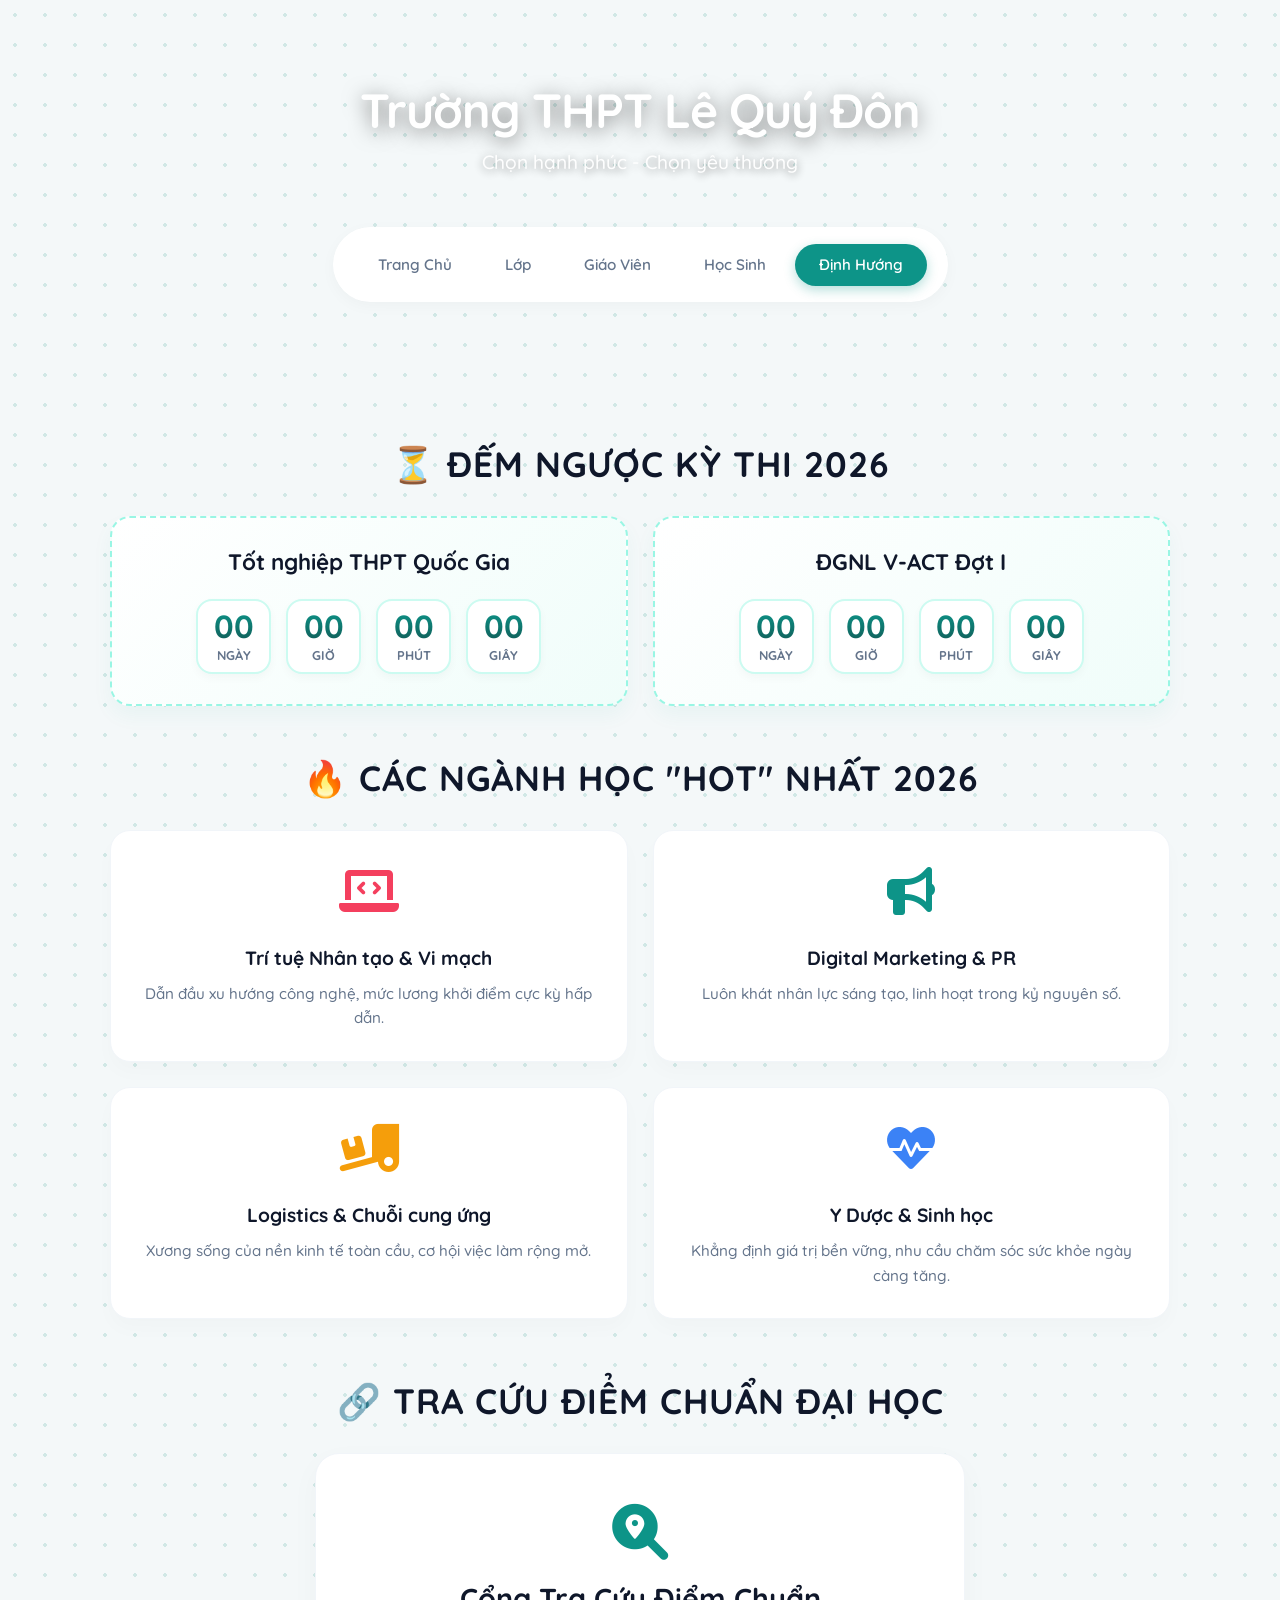
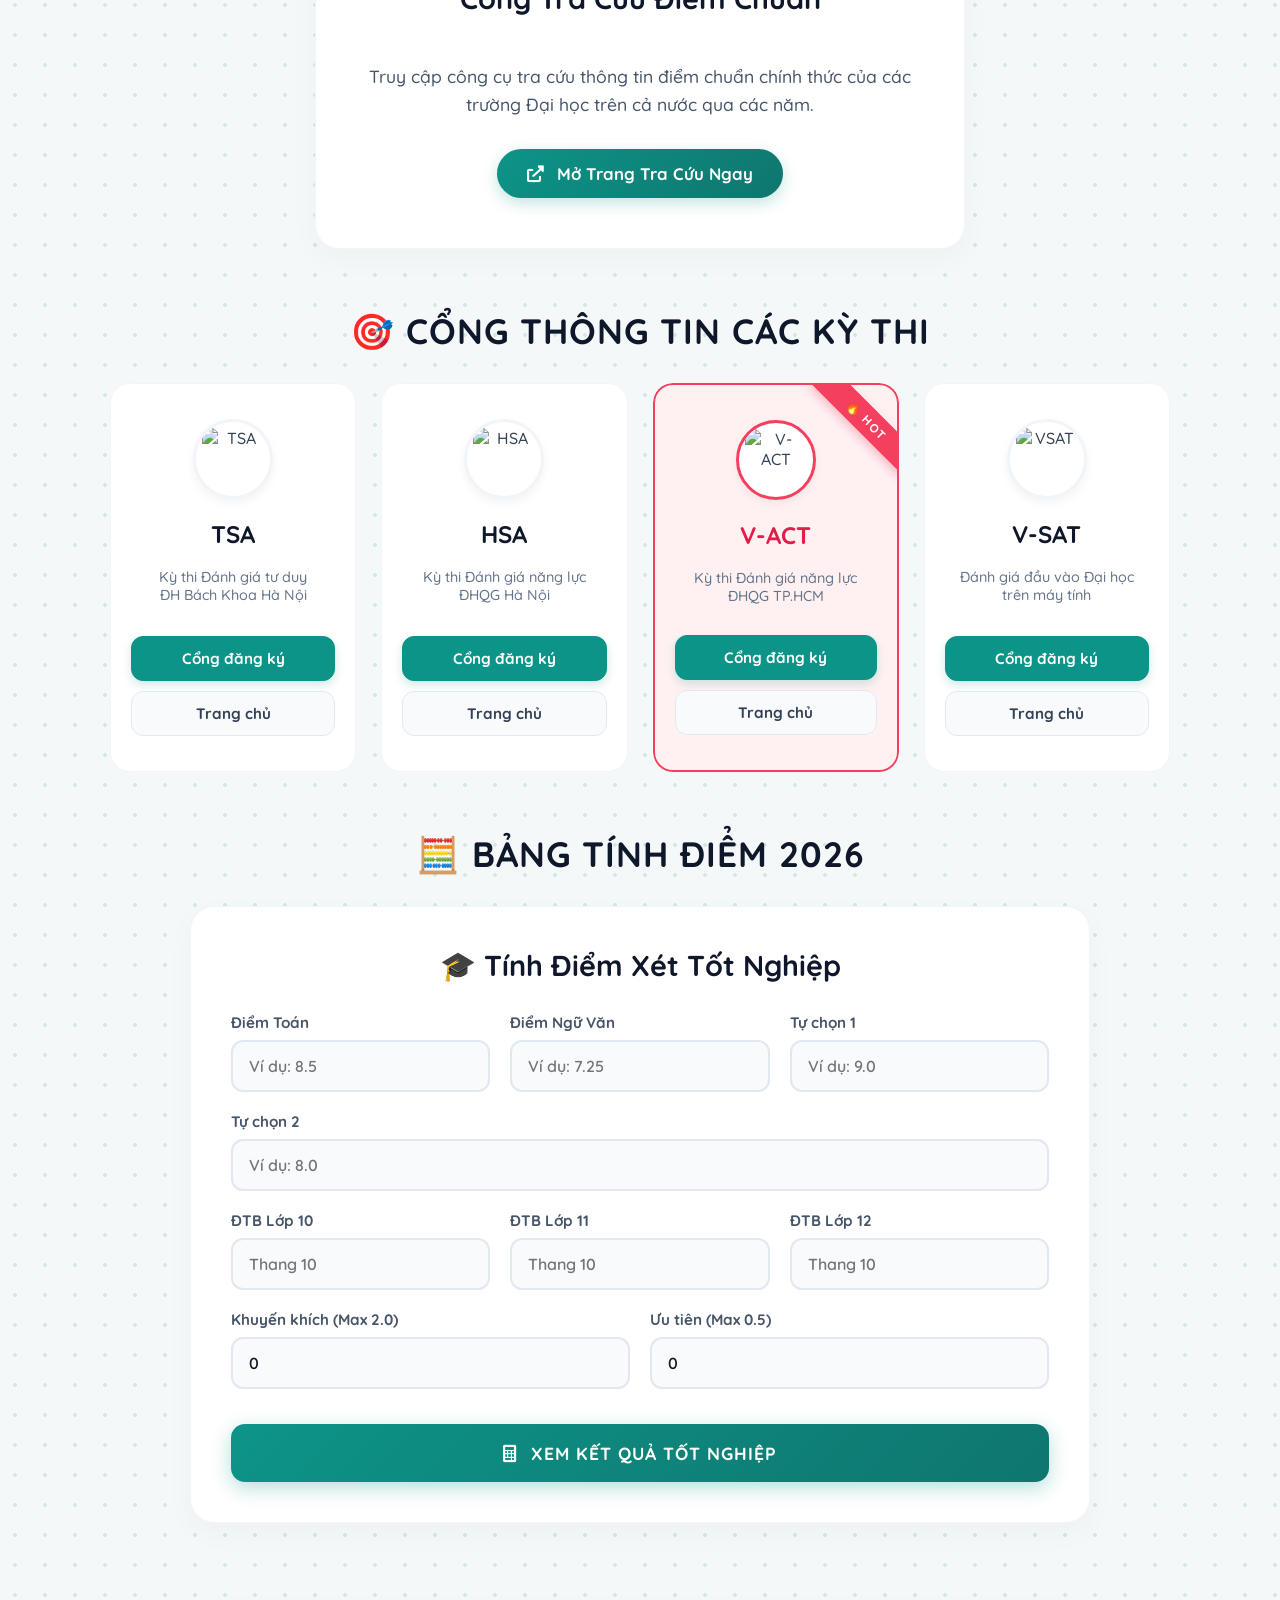
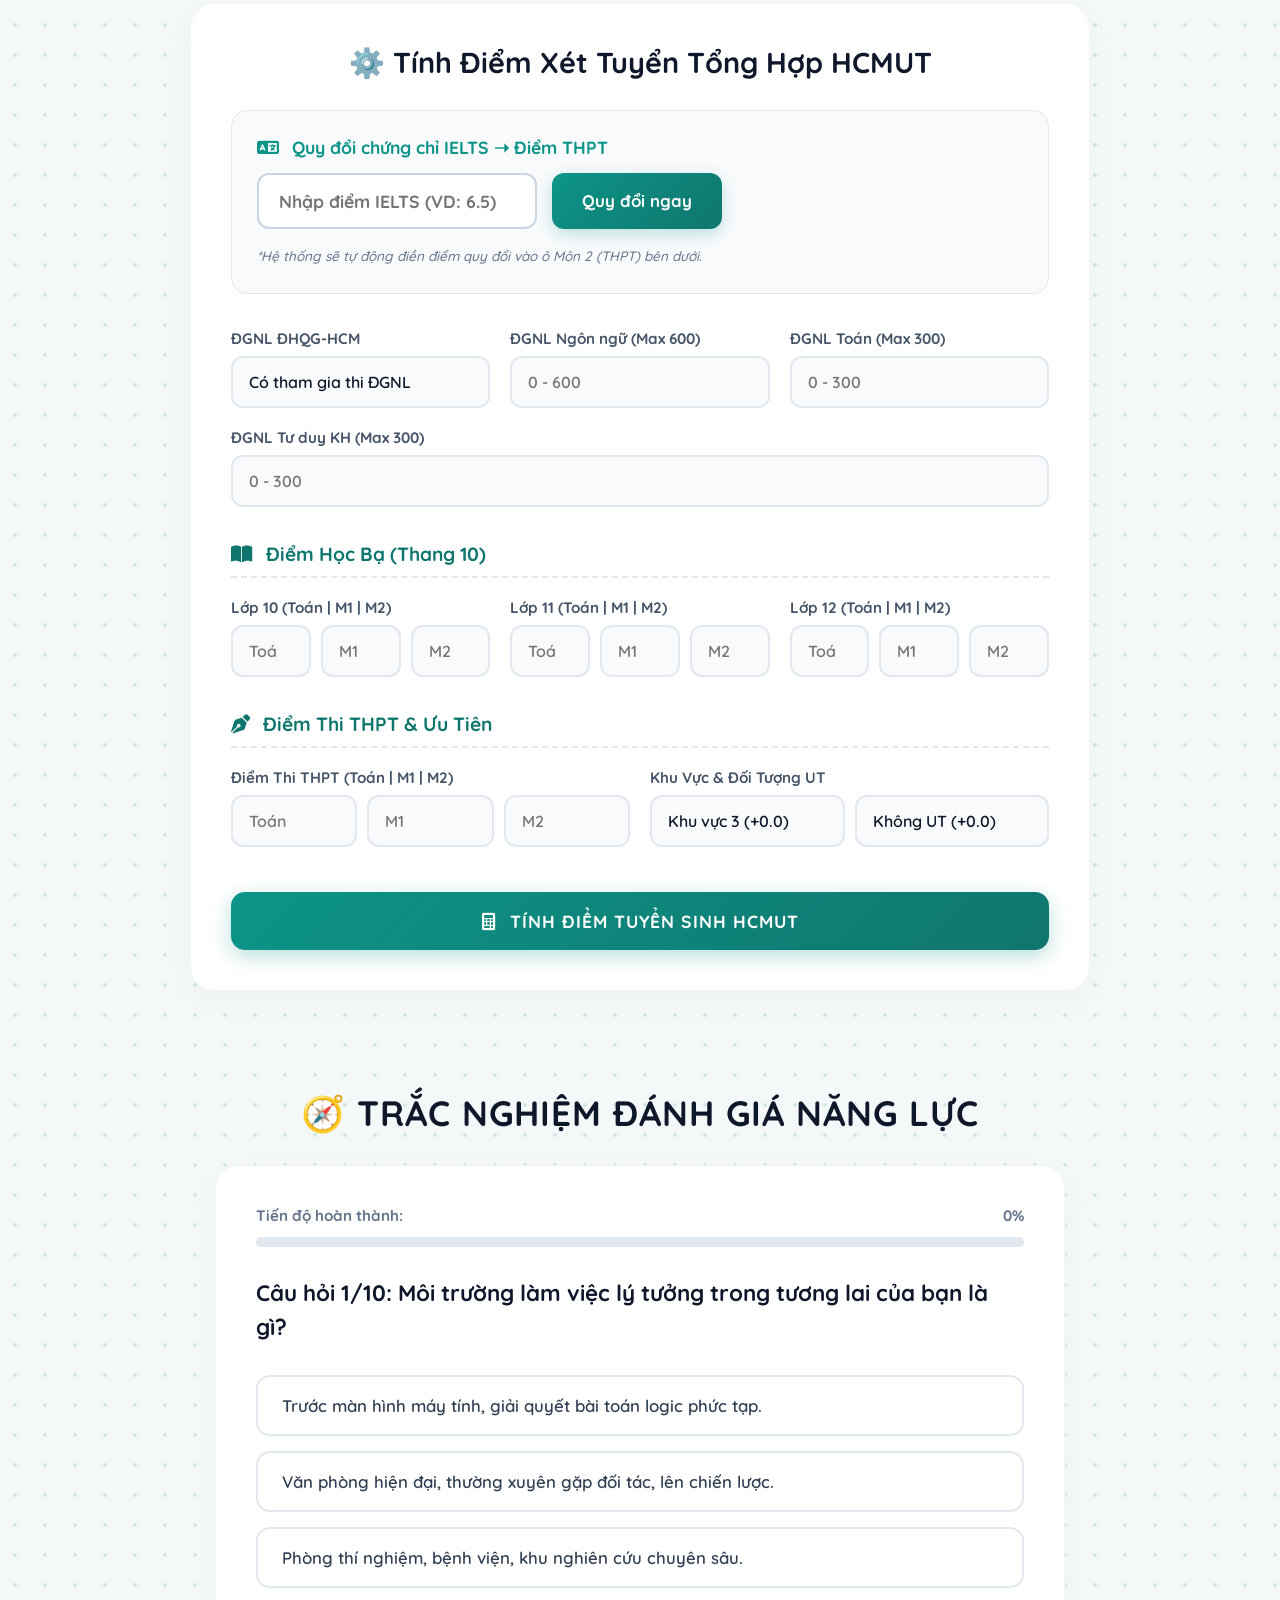
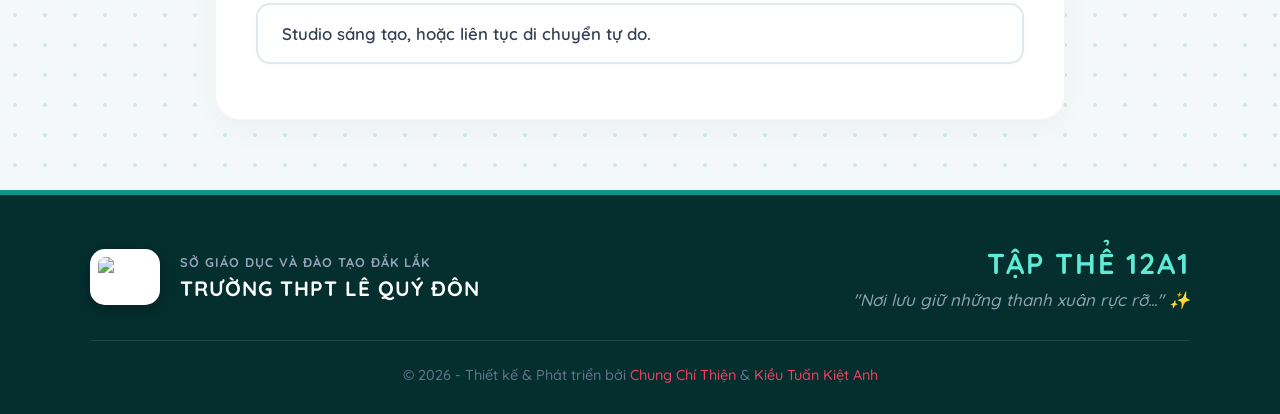
==== commit 6a6675dd: "Update dinh-huong.html" ====
--- a/dinh-huong.html
+++ b/dinh-huong.html
@@ -3,32 +3,34 @@
 <head>
     <meta charset="UTF-8">
     <meta name="viewport" content="width=device-width, initial-scale=1.0">
-    <title>Trang Chủ - THPT Lê Quý Đôn</title>
+    <meta name="referrer" content="no-referrer">
+    <title>Định Hướng & Hướng Nghiệp - THPT Lê Quý Đôn</title>
     <link rel="preconnect" href="https://fonts.googleapis.com">
     <link rel="preconnect" href="https://fonts.gstatic.com" crossorigin>
     <link href="https://fonts.googleapis.com/css2?family=Quicksand:wght@400;500;600;700;800&display=swap" rel="stylesheet">
+    <link rel="stylesheet" href="style.css">
     <link rel="stylesheet" href="https://cdnjs.cloudflare.com/ajax/libs/font-awesome/6.0.0/css/all.min.css">
-
     <style>
-        /* =========================================
-           1. CSS CƠ BẢN VÀ FONT CHỮ
-           ========================================= */
+        /* --- NHÚNG DỰ PHÒNG FONT ĐỂ CHỐNG LỖI --- */
+        @import url('https://fonts.googleapis.com/css2?family=Quicksand:wght@400;500;600;700;800&display=swap');
+
+        /* --- RESET & GOBAL FONT (BIỆN PHÁP MẠNH ÉP FONT QUICKSAND) --- */
         * { box-sizing: border-box; }
+        
         body, html { 
-            font-family: 'Quicksand', -apple-system, BlinkMacSystemFont, "Segoe UI", Roboto, Helvetica, Arial, sans-serif !important;
+            font-family: 'Quicksand', sans-serif !important;
             background-color: #f4f8f9; 
             color: #334155;
             margin: 0;
             padding: 0;
-            overflow-x: hidden; 
-        }
+        }
+        
+        /* KHẮC PHỤC TRIỆT ĐỂ CHO NÚT BẤM VÀ FORM BỊ LỖI FONT CÓ CHÂN */
         button, input, select, textarea, a, p, h1, h2, h3, h4, h5, h6, span, div { 
-            font-family: 'Quicksand', -apple-system, BlinkMacSystemFont, "Segoe UI", Roboto, Helvetica, Arial, sans-serif !important; 
-        }
-
-        /* =========================================
-           2. THANH MENU TRƯỢT
-           ========================================= */
+            font-family: 'Quicksand', sans-serif !important; 
+        }
+
+        /* --- MENU TRƯỢT --- */
         nav { 
             position: relative; 
             display: flex; 
@@ -45,7 +47,7 @@
         .nav-indicator {
             position: absolute;
             height: 42px; 
-            background: #0d9488; 
+            background: #0d9488;
             border-radius: 50px;
             transition: all 0.4s cubic-bezier(0.25, 1, 0.5, 1);
             z-index: 0;
@@ -65,333 +67,406 @@
             transition: 0.3s;
             border-radius: 50px;
         }
-        nav a.active {
-            color: #ffffff !important;
-        }
-
-        /* =========================================
-           3. BỐ CỤC CHUNG & HỘP (CARD)
-           ========================================= */
-        .container { max-width: 1200px; margin: 0 auto; padding: 0 20px; }
-        
-        .main-layout { 
-            display: flex; 
-            gap: 30px; 
-            align-items: flex-start; 
-        }
-        
-        .content { 
-            flex: 1; 
-            min-width: 0; 
-        }
-        
-        .sidebar { 
-            width: 320px; 
-            flex-shrink: 0; 
-            position: sticky; 
-            top: 90px; 
-            align-self: flex-start; 
-            height: max-content; 
-            z-index: 10;
-        }
-
-        .card { 
-            background: white; 
-            padding: 35px; 
-            border-radius: 20px; 
-            box-shadow: 0 10px 30px rgba(0,0,0,0.03); 
-            border: 1px solid #f1f5f9; 
-            margin-bottom: 40px; 
-        }
-        .card p { 
-            line-height: 1.8; 
-            color: #475569; 
-            font-size: 1.05rem; 
-            text-align: justify; 
-            margin-bottom: 15px; 
-        }
-        
-        h2 { 
-            color: #0f172a; 
-            font-size: 1.8rem; 
-            font-weight: 800; 
-            margin-bottom: 20px; 
-            border-left: 5px solid #0d9488; 
-            padding-left: 15px; 
-            margin-top: 0; /* Reset lề trên cho đồng bộ */
-        }
-
-        .btn-link { 
-            display: inline-flex; 
+
+        /* --- CSS BỐ CỤC CHUNG --- */
+        .container { max-width: 1100px; margin: 0 auto; padding: 0 20px; }
+        .card { background: white; padding: 40px; border-radius: 24px; box-shadow: 0 10px 30px rgba(0,0,0,0.03); border: 1px solid #f1f5f9; margin-bottom: 40px; }
+        .section-title { text-align: center; color: #0f172a; font-size: 2.2rem; font-weight: 800; margin: 50px 0 30px; text-transform: uppercase; letter-spacing: 1px; }
+        .btn-link { display: inline-block; padding: 14px 30px; background: linear-gradient(135deg, #0d9488, #0f766e); color: white; text-decoration: none; border-radius: 50px; font-weight: 700; transition: 0.3s; box-shadow: 0 5px 15px rgba(13, 148, 136, 0.25); border: none; cursor: pointer; font-size: 1.05rem;}
+        .btn-link:hover { transform: translateY(-3px); box-shadow: 0 8px 25px rgba(13, 148, 136, 0.35); color: white;}
+
+        /* --- ĐẾM NGƯỢC KỲ THI --- */
+        .countdown-grid { display: grid; grid-template-columns: repeat(auto-fit, minmax(320px, 1fr)); gap: 25px; margin-bottom: 50px; }
+        .countdown-card { background: linear-gradient(135deg, #ffffff, #f0fdfa); padding: 30px 20px; border-radius: 20px; text-align: center; border: 2px dashed #99f6e4; box-shadow: 0 10px 20px rgba(13, 148, 136, 0.05); }
+        .timer-horizontal { display: flex; justify-content: center; gap: 15px; margin-top: 20px; }
+        .time-box-square { width: 75px; height: 75px; border-radius: 16px; background: white; border: 2px solid #ccfbf1; display: flex; flex-direction: column; justify-content: center; align-items: center; box-shadow: 0 4px 10px rgba(0,0,0,0.03); }
+        .time-box-square span { font-size: 2rem; font-weight: 800; background: linear-gradient(180deg, #0d9488, #115e59); -webkit-background-clip: text; -webkit-text-fill-color: transparent; line-height: 1; margin-bottom: 5px;}
+        .time-box-square p { font-size: 0.8rem; color: #64748b; font-weight: 700; margin: 0; text-transform: uppercase; }
+
+        /* --- CÁC NGÀNH HOT --- */
+        .hot-major-grid { display: grid; grid-template-columns: repeat(2, 1fr); gap: 25px; }
+        @media (max-width: 768px) { .hot-major-grid { grid-template-columns: 1fr; } }
+        .major-card { background: white; padding: 30px 20px; border-radius: 20px; text-align: center; border: 1px solid #f1f5f9; transition: 0.3s; box-shadow: 0 10px 20px rgba(0,0,0,0.02); }
+        .major-card:hover { transform: translateY(-8px); box-shadow: 0 15px 35px rgba(13, 148, 136, 0.1); border-color: #99f6e4; }
+        .major-icon { font-size: 3rem; color: #f43f5e; margin-bottom: 20px; }
+        .major-card h4 { color: #0f172a; font-size: 1.2rem; margin-bottom: 12px; font-weight: 800; }
+        .major-card p { line-height: 1.6; color: #64748b; font-size: 0.95rem; margin: 0;}
+
+        /* --- CỔNG KỲ THI --- */
+        .exams-grid { display: grid; grid-template-columns: repeat(auto-fit, minmax(220px, 1fr)); gap: 25px; }
+        .exam-card { 
+            background: white; border-radius: 20px; padding: 35px 20px; text-align: center; 
+            border: 1px solid #f1f5f9; box-shadow: 0 10px 25px rgba(0,0,0,0.03); 
+            transition: 0.3s; display: flex; flex-direction: column; position: relative; 
+            overflow: hidden; 
+            -webkit-mask-image: -webkit-radial-gradient(white, black); 
+        }
+        .exam-card:hover { transform: translateY(-5px); border-color: #5eead4; box-shadow: 0 15px 35px rgba(13, 148, 136, 0.1);}
+        .exam-card.highlight { border: 2px solid #f43f5e; background: #fff1f2; }
+        
+        .vact-badge { 
+            position: absolute; top: 22px; right: -35px; width: 130px; 
+            background: #f43f5e; color: white; font-size: 0.75rem; 
+            font-weight: 800; padding: 6px 0; text-align: center;
+            transform: rotate(45deg); box-shadow: 0 4px 10px rgba(244, 63, 94, 0.3);
+            letter-spacing: 1px; z-index: 10;
+        }
+        
+        .exam-logo { width: 80px; height: 80px; border-radius: 50%; margin: 0 auto 20px; border: 3px solid #f1f5f9; display: flex; justify-content: center; align-items: center; overflow: hidden; background: white; box-shadow: 0 4px 10px rgba(0,0,0,0.05); }
+        .exam-logo img { width: 100%; height: 100%; object-fit: contain; padding: 6px;}
+        .exam-name { font-size: 1.5rem; font-weight: 800; margin: 0 0 5px 0; color: #0f172a;}
+        .exam-desc { color: #64748b; font-size: 0.9rem; margin-bottom: 20px;}
+        
+        .btn-exam { padding: 12px; border-radius: 12px; font-weight: 700; text-decoration: none; display: block; margin-top: 10px; transition: 0.3s; font-size: 0.95rem;}
+        .btn-exam.home { background: #f8fafc; color: #334155; border: 1px solid #e2e8f0; }
+        .btn-exam.reg { background: #0d9488; color: white; box-shadow: 0 4px 10px rgba(13,148,136,0.2); border: 1px solid #0d9488;}
+        .btn-exam:hover { opacity: 0.9; transform: scale(1.02); }
+
+        /* --- TÍNH ĐIỂM & FORM --- */
+        .calc-grid { display: grid; grid-template-columns: 1fr; gap: 40px; max-width: 900px; margin: 0 auto; }
+        .input-row { display: flex; gap: 20px; margin-bottom: 20px; flex-wrap: wrap;}
+        .input-group { flex: 1; min-width: 200px; }
+        .input-group label { display: block; font-weight: 700; margin-bottom: 8px; color: #475569; font-size: 0.95rem; }
+        
+        .input-group input, .input-group select { 
+            width: 100%; padding: 14px 16px; border: 2px solid #e2e8f0; 
+            border-radius: 12px; outline: none; background: #f8fafc; 
+            font-size: 1rem; transition: 0.3s; font-weight: 600; color: #0f172a;
+            -webkit-appearance: none;
+            appearance: none;
+        }
+        .input-group input:focus, .input-group select:focus { border-color: #0d9488; background: white; box-shadow: 0 0 0 4px rgba(13,148,136,0.1); }
+        
+        /* CSS Riêng cho ô nhập IELTS - ÉP CHIỀU CAO CỐ ĐỊNH 56px */
+        .ielts-wrap {
+            display: flex;
+            gap: 15px;
             align-items: center;
-            justify-content: center;
-            gap: 8px;
-            padding: 14px 30px; 
+            flex-wrap: wrap;
+        }
+        
+        .ielts-input {
+            width: 280px !important; 
+            height: 56px !important; 
+            padding: 0 20px !important; 
+            border: 2px solid #cbd5e1 !important; 
+            border-radius: 12px !important; 
+            outline: none !important; 
+            font-size: 1.1rem !important; 
+            font-weight: 700 !important; 
+            color: #0f172a !important; 
+            background: white !important;
+            box-sizing: border-box !important;
+            margin: 0 !important;
+            -webkit-appearance: none !important; 
+            appearance: none !important;
+        }
+        .ielts-input:focus {
+            border-color: #0d9488 !important; 
+            box-shadow: 0 0 0 4px rgba(13,148,136,0.15) !important;
+        }
+        
+        .btn-ielts {
+            height: 56px !important; 
+            display: inline-flex !important; 
+            align-items: center !important; 
+            justify-content: center !important; 
+            padding: 0 30px !important; 
+            border-radius: 12px !important; 
+            margin: 0 !important; 
+            cursor: pointer !important; 
+            font-size: 1.05rem !important;
+            background: linear-gradient(135deg, #0d9488, #0f766e) !important;
+            color: white !important;
+            font-weight: 700 !important;
+            border: none !important;
+            box-sizing: border-box !important;
+            box-shadow: 0 5px 15px rgba(13, 148, 136, 0.25) !important;
+            transition: 0.3s !important;
+        }
+        .btn-ielts:hover { transform: translateY(-2px) !important; box-shadow: 0 8px 20px rgba(13, 148, 136, 0.35) !important; }
+
+        .result-box { margin-top: 25px; padding: 30px; background: #f0fdfa; border: 2px dashed #14b8a6; border-radius: 16px; text-align: center; display: none; animation: fadeIn 0.4s ease; }
+        .result-score { font-size: 3.5rem; font-weight: 900; color: #e11d48; margin: 15px 0; line-height: 1; }
+        
+        .btn-calc { 
             background: linear-gradient(135deg, #0d9488, #0f766e); 
-            color: white !important; 
-            text-decoration: none; 
-            border-radius: 50px; 
-            font-weight: bold; 
-            transition: 0.3s; 
-            box-shadow: 0 5px 15px rgba(13, 148, 136, 0.25); 
-            cursor: pointer;
-            position: relative;
-            z-index: 10;
-        }
-        .btn-link:hover { 
-            transform: translateY(-3px); 
-            box-shadow: 0 8px 20px rgba(13, 148, 136, 0.35); 
-        }
-
-        /* =========================================
-           4. LƯỚI ẢNH TĨNH (CHỐNG LỖI CUỘN CAROUSEL)
-           ========================================= */
-        .static-gallery {
-            display: grid;
-            grid-template-columns: repeat(auto-fill, minmax(250px, 1fr));
-            gap: 15px;
-            margin-top: 20px;
-        }
-        
-        .static-gallery img, .school-image { 
-            width: 100%; 
-            height: 200px;
-            border-radius: 12px; 
-            object-fit: cover; 
-            box-shadow: 0 4px 10px rgba(0,0,0,0.05);
-            transition: transform 0.3s ease;
-            cursor: pointer; 
-        }
-        .school-image { height: auto; max-height: 400px; margin-top: 15px;}
-        
-        .static-gallery img:hover, .school-image:hover {
-            transform: scale(1.02);
-            box-shadow: 0 8px 20px rgba(0,0,0,0.1);
-        }
-
-        /* Chỉ hiển thị tối đa 6 ảnh cho gọn layout tĩnh */
-        .static-gallery img:nth-child(n+7) { display: none; }
-
-        /* =========================================
-           5. TIỆN ÍCH CỘT PHẢI (WIDGETS)
-           ========================================= */
-        .widget { 
-            background: white; 
-            padding: 25px; 
-            border-radius: 20px; 
-            box-shadow: 0 10px 30px rgba(0,0,0,0.03); 
-            margin-bottom: 30px; 
-            border: 1px solid #f1f5f9; 
-            position: relative;
-            z-index: 10;
-        }
-        .widget h3 { 
-            margin-top: 0; 
-            color: #0f172a; 
-            font-size: 1.3rem; 
-            margin-bottom: 15px; 
-            padding-bottom: 15px; 
-            border-bottom: 2px dashed #e2e8f0; 
-            font-weight: 800;
-        }
-        .widget ul { list-style: none; padding: 0; margin: 0; }
-        .widget ul li { padding: 12px 0; border-bottom: 1px dashed #f1f5f9; }
-        .widget ul li:last-child { border-bottom: none; padding-bottom: 0;}
-        .widget ul li a { 
-            transition: 0.2s; 
-            display: block; 
-            text-decoration: none; 
-            font-weight: 700; 
-            line-height: 1.5;
-            position: relative;
-            z-index: 10;
-        }
-        .widget ul li a:hover { transform: translateX(5px); opacity: 0.8;}
-
-        .link-blue { color: #0984e3; }
-        .link-pink { color: #e84393; }
-        .link-red { color: #d81b60; }
-        .link-teal { color: #0d9488; }
-        .link-gray { color: #64748b; font-weight: 500 !important; }
-
-        /* =========================================
-           6. RESPONSIVE (MÀN HÌNH ĐIỆN THOẠI)
-           ========================================= */
-        @media (max-width: 900px) {
-            .main-layout { flex-direction: column; }
-            .sidebar { width: 100%; position: static !important; }
-            .static-gallery { grid-template-columns: repeat(2, 1fr); }
-            .static-gallery img { height: 150px; }
-        }
-        @media (max-width: 480px) {
-            .static-gallery { grid-template-columns: 1fr; }
-            .static-gallery img { height: 200px; }
-        }
+            color: white; border: none; padding: 18px; width: 100%; 
+            border-radius: 14px; font-weight: 800; font-size: 1.1rem; 
+            cursor: pointer; transition: 0.3s; box-shadow: 0 6px 20px rgba(13,148,136,0.3); 
+            text-transform: uppercase; letter-spacing: 1px; margin-top: 15px;
+        }
+        .btn-calc:hover { transform: translateY(-4px); box-shadow: 0 10px 25px rgba(13,148,136,0.4); }
+
+        /* --- TRẮC NGHIỆM HƯỚNG NGHIỆP --- */
+        .progress-bar { width: 100%; height: 10px; background: #e2e8f0; border-radius: 10px; margin-bottom: 30px; overflow: hidden; }
+        .progress-fill { height: 100%; background: linear-gradient(135deg, #0d9488, #f43f5e); width: 0%; transition: width 0.5s cubic-bezier(0.4, 0, 0.2, 1); }
+        .question-text { font-size: 1.4rem; font-weight: 800; color: #0f172a; margin-bottom: 30px; line-height: 1.5; }
+        
+        .option-btn { 
+            background: white; border: 2px solid #e2e8f0; padding: 18px 24px; 
+            border-radius: 14px; width: 100%; text-align: left; font-size: 1.05rem; 
+            cursor: pointer; transition: all 0.2s ease; margin-bottom: 15px; 
+            font-weight: 600; color: #334155; box-shadow: 0 2px 5px rgba(0,0,0,0.02);
+        }
+        .option-btn:hover { background: #f0fdfa; border-color: #0d9488; transform: translateX(5px); color: #0f766e; }
+        
+        /* Box Kết quả chuẩn đẹp */
+        .result-item { 
+            background: white; border: 2px solid #e2e8f0; padding: 35px 30px 25px; 
+            border-radius: 20px; margin-top: 40px; margin-bottom: 25px; 
+            position: relative; transition: 0.3s;
+        }
+        .result-item:hover { border-color: #5eead4; box-shadow: 0 10px 30px rgba(13,148,136,0.1); transform: translateY(-3px);}
+        .result-rank { 
+            position: absolute; top: -18px; left: 25px; background: #0f766e; 
+            color: white; padding: 8px 25px; border-radius: 30px; font-size: 0.95rem; 
+            font-weight: 800; box-shadow: 0 4px 10px rgba(15,118,110,0.3); letter-spacing: 1px; text-transform: uppercase;
+        }
+        .result-item-title { font-size: 1.3rem; color: #0f172a; font-weight: 800; margin: 0 0 15px 0; }
+        .result-item-desc { font-size: 1.05rem; color: #475569; line-height: 1.7; margin: 0; }
+        
+        @keyframes fadeIn { from { opacity: 0; transform: translateY(10px); } to { opacity: 1; transform: translateY(0); } }
     </style>
 </head>
 <body>
 
-    <header style="text-align: center; padding: 40px 20px; background: #042f2e; color: white;">
-        <h1 style="margin: 0 0 10px 0; font-weight: 900; letter-spacing: 1px; font-size: 2.2rem;">Trường THPT Lê Quý Đôn</h1>
-        <p style="margin: 0; color: #ccfbf1; font-size: 1.1rem; font-style: italic;">Chọn hạnh phúc - Chọn yêu thương</p>
+    <header>
+        <h1>Trường THPT Lê Quý Đôn</h1>
+        <p>Chọn hạnh phúc - Chọn yêu thương</p>
     </header>
 
-    <nav>
-        <a href="index.html" class="active">Trang Chủ</a>
+    <nav id="mainNav">
+        <a href="index.html">Trang Chủ</a>
         <a href="lop.html">Lớp</a> 
         <a href="giao-vien.html">Giáo Viên</a>
         <a href="hoc-sinh.html">Học Sinh</a>
-        <a href="dinh-huong.html">Định Hướng</a> 
+        <a href="dinh-huong.html" class="active">Định Hướng</a> 
     </nav>
 
-    <div class="container" style="padding-top: 40px;">
-        <div style="text-align: center; margin-bottom: 40px;">
-            <a href="https://c3lequydon.daklak.edu.vn/" target="_blank" class="btn-link">
-                <i class="fas fa-globe"></i> Truy cập Website chính thức của Trường
+    <div class="container" style="padding-top: 50px;">
+        
+        <h2 class="section-title">⏳ Đếm Ngược Kỳ Thi 2026</h2>
+        <div class="countdown-grid">
+            <div class="countdown-card">
+                <h3 style="color: #0f172a; margin-top: 0; font-size: 1.4rem;">Tốt nghiệp THPT Quốc Gia</h3>
+                <div class="timer-horizontal" id="timer-thpt">
+                    <div class="time-box-square"><span id="thpt-days">00</span><p>Ngày</p></div>
+                    <div class="time-box-square"><span id="thpt-hours">00</span><p>Giờ</p></div>
+                    <div class="time-box-square"><span id="thpt-mins">00</span><p>Phút</p></div>
+                    <div class="time-box-square"><span id="thpt-secs">00</span><p>Giây</p></div>
+                </div>
+            </div>
+            <div class="countdown-card">
+                <h3 style="color: #0f172a; margin-top: 0; font-size: 1.4rem;">ĐGNL V-ACT Đợt I</h3>
+                <div class="timer-horizontal" id="timer-vact">
+                    <div class="time-box-square"><span id="vact-days">00</span><p>Ngày</p></div>
+                    <div class="time-box-square"><span id="vact-hours">00</span><p>Giờ</p></div>
+                    <div class="time-box-square"><span id="vact-mins">00</span><p>Phút</p></div>
+                    <div class="time-box-square"><span id="vact-secs">00</span><p>Giây</p></div>
+                </div>
+            </div>
+        </div>
+
+        <h2 class="section-title">🔥 Các Ngành Học "Hot" Nhất 2026</h2>
+        <div class="hot-major-grid" style="margin-bottom: 60px;">
+            <div class="major-card">
+                <div class="major-icon"><i class="fas fa-laptop-code"></i></div>
+                <h4>Trí tuệ Nhân tạo & Vi mạch</h4>
+                <p>Dẫn đầu xu hướng công nghệ, mức lương khởi điểm cực kỳ hấp dẫn.</p>
+            </div>
+            <div class="major-card">
+                <div class="major-icon" style="color: #0d9488;"><i class="fas fa-bullhorn"></i></div>
+                <h4>Digital Marketing & PR</h4>
+                <p>Luôn khát nhân lực sáng tạo, linh hoạt trong kỷ nguyên số.</p>
+            </div>
+            <div class="major-card">
+                <div class="major-icon" style="color: #f59e0b;"><i class="fas fa-truck-loading"></i></div>
+                <h4>Logistics & Chuỗi cung ứng</h4>
+                <p>Xương sống của nền kinh tế toàn cầu, cơ hội việc làm rộng mở.</p>
+            </div>
+            <div class="major-card">
+                <div class="major-icon" style="color: #3b82f6;"><i class="fas fa-heartbeat"></i></div>
+                <h4>Y Dược & Sinh học</h4>
+                <p>Khẳng định giá trị bền vững, nhu cầu chăm sóc sức khỏe ngày càng tăng.</p>
+            </div>
+        </div>
+
+        <h2 class="section-title">🔗 Tra Cứu Điểm Chuẩn Đại Học</h2>
+        <div class="card" style="max-width: 650px; margin: 0 auto 60px; text-align: center; display: flex; flex-direction: column; justify-content: center; padding: 50px 30px;">
+            <i class="fas fa-search-location" style="font-size: 3.5rem; color: #0d9488; margin-bottom: 20px;"></i>
+            <h3 style="color: #0f172a; margin-top: 0; font-size: 1.8rem; font-weight: 800;">Cổng Tra Cứu Điểm Chuẩn</h3>
+            <p style="color: #475569; margin-bottom: 30px; font-size: 1.1rem; line-height: 1.6;">Truy cập công cụ tra cứu thông tin điểm chuẩn chính thức của các trường Đại học trên cả nước qua các năm.</p>
+            <a href="https://diemthi.tuyensinh247.com/diem-chuan.html" target="_blank" class="btn-link" style="margin: 0 auto;">
+                <i class="fas fa-external-link-alt" style="margin-right: 8px;"></i> Mở Trang Tra Cứu Ngay
             </a>
         </div>
 
-        <div class="main-layout">
-            <div class="content">
+        <h2 class="section-title">🎯 Cổng Thông Tin Các Kỳ Thi</h2>
+        <div class="exams-grid" style="margin-bottom: 60px;">
+            <div class="exam-card">
+                <div class="exam-logo"><img src="https://ducduy0402.github.io/images/hust.jpg" alt="TSA"></div>
+                <h3 class="exam-name">TSA</h3>
+                <p class="exam-desc">Kỳ thi Đánh giá tư duy<br>ĐH Bách Khoa Hà Nội</p>
+                <div style="margin-top: auto;">
+                    <a href="https://tsa.hust.edu.vn/" target="_blank" class="btn-exam reg">Cổng đăng ký</a>
+                    <a href="https://hust.edu.vn/" target="_blank" class="btn-exam home">Trang chủ</a>
+                </div>
+            </div>
+            <div class="exam-card">
+                <div class="exam-logo"><img src="https://ducduy0402.github.io/images/VNU.jpg" alt="HSA"></div>
+                <h3 class="exam-name">HSA</h3>
+                <p class="exam-desc">Kỳ thi Đánh giá năng lực<br>ĐHQG Hà Nội</p>
+                <div style="margin-top: auto;">
+                    <a href="https://khaothi.vnu.edu.vn/" target="_blank" class="btn-exam reg">Cổng đăng ký</a>
+                    <a href="https://vnu.edu.vn/" target="_blank" class="btn-exam home">Trang chủ</a>
+                </div>
+            </div>
+            <div class="exam-card highlight">
+                <div class="vact-badge">🔥 HOT</div>
+                <div class="exam-logo" style="border-color: #f43f5e;"><img src="https://ducduy0402.github.io/images/DHQGHCM.jpg" alt="V-ACT"></div>
+                <h3 class="exam-name" style="color: #e11d48;">V-ACT</h3>
+                <p class="exam-desc">Kỳ thi Đánh giá năng lực<br>ĐHQG TP.HCM</p>
+                <div style="margin-top: auto;">
+                    <a href="https://thinangluc.vnuhcm.edu.vn/" target="_blank" class="btn-exam reg">Cổng đăng ký</a>
+                    <a href="https://vnuhcm.edu.vn/" target="_blank" class="btn-exam home">Trang chủ</a>
+                </div>
+            </div>
+            <div class="exam-card">
+                <div class="exam-logo"><img src="https://ducduy0402.github.io/images/vsat.jpg" alt="VSAT"></div>
+                <h3 class="exam-name">V-SAT</h3>
+                <p class="exam-desc">Đánh giá đầu vào Đại học<br>trên máy tính</p>
+                <div style="margin-top: auto;">
+                    <a href="https://vsat.ctu.edu.vn/" target="_blank" class="btn-exam reg">Cổng đăng ký</a>
+                    <a href="https://www.v-sat.edu.vn/" target="_blank" class="btn-exam home">Trang chủ</a>
+                </div>
+            </div>
+        </div>
+
+        <h2 class="section-title">🧮 Bảng Tính Điểm 2026</h2>
+        <div class="calc-grid">
+            <div class="card">
+                <h3 style="color: #0f172a; text-align: center; margin-top: 0; margin-bottom: 30px; font-size: 1.8rem; font-weight: 800;">🎓 Tính Điểm Xét Tốt Nghiệp</h3>
+                <div class="input-row">
+                    <div class="input-group"><label>Điểm Toán</label><input type="number" id="t-toan" placeholder="Ví dụ: 8.5" min="0"></div>
+                    <div class="input-group"><label>Điểm Ngữ Văn</label><input type="number" id="t-van" placeholder="Ví dụ: 7.25" min="0"></div>
+                    <div class="input-group"><label>Tự chọn 1</label><input type="number" id="t-tc1" placeholder="Ví dụ: 9.0" min="0"></div>
+                    <div class="input-group"><label>Tự chọn 2</label><input type="number" id="t-tc2" placeholder="Ví dụ: 8.0" min="0"></div>
+                </div>
+                <div class="input-row">
+                    <div class="input-group"><label>ĐTB Lớp 10</label><input type="number" id="t-l10" placeholder="Thang 10" min="0"></div>
+                    <div class="input-group"><label>ĐTB Lớp 11</label><input type="number" id="t-l11" placeholder="Thang 10" min="0"></div>
+                    <div class="input-group"><label>ĐTB Lớp 12</label><input type="number" id="t-l12" placeholder="Thang 10" min="0"></div>
+                </div>
+                <div class="input-row">
+                    <div class="input-group"><label>Khuyến khích (Max 2.0)</label><input type="number" id="t-kk" value="0" min="0"></div>
+                    <div class="input-group"><label>Ưu tiên (Max 0.5)</label><input type="number" id="t-ut" value="0" min="0"></div>
+                </div>
+                <button class="btn-calc" onclick="tinhDiemTHPT()"><i class="fas fa-calculator" style="margin-right: 8px;"></i> Xem Kết Quả Tốt Nghiệp</button>
                 
-                <section>
-                    <h2>Lịch Sử Hình Thành</h2>
-                    <div class="card">
-                        <p>Tọa lạc tại phường Buôn Ma Thuột, tỉnh Đắk Lắk, là trường trung học phổ thông công lập được thành lập năm 2000. Trải qua 26 năm xây dựng và phát triển (2000 – 2026), nhà trường đã từng bước khẳng định vị thế là một cơ sở giáo dục ổn định, uy tín, được phụ huynh tin tưởng và học sinh lựa chọn.</p>
-                        <p>Từ những ngày đầu còn nhiều khó khăn về cơ sở vật chất và quy mô đào tạo, đến nay Trường THPT Lê Quý Đôn đã không ngừng nỗ lực đổi mới, nâng cao chất lượng giáo dục, hướng đến mục tiêu phát triển toàn diện học sinh cả về tri thức, kỹ năng và nhân cách.</p>
-                        <img src="https://i.postimg.cc/QxTqFwHB/166d3dda-316a-4ff6-8b25-dff9bae28292.jpg" alt="Toàn cảnh trường" class="school-image">
+                <div class="result-box" id="result-thpt">
+                    <h4 style="font-size: 1.2rem; color: #475569; margin:0; font-weight: 700;">Điểm Xét Tốt Nghiệp Của Bạn:</h4>
+                    <div class="result-score" id="score-thpt">0.00</div>
+                    <div id="msg-thpt" style="font-weight: 800; font-size: 1.2rem;"></div>
+                </div>
+            </div>
+
+            <div class="card">
+                <h3 style="color: #0f172a; text-align: center; margin-top: 0; margin-bottom: 30px; font-size: 1.8rem; font-weight: 800;">⚙️ Tính Điểm Xét Tuyển Tổng Hợp HCMUT</h3>
+                
+                <div style="background: #f8fafc; padding: 25px; border-radius: 16px; border: 1px solid #e2e8f0; margin-bottom: 35px;">
+                    <label style="display: block; font-weight: 800; margin-bottom: 15px; color: #0d9488; font-size: 1.1rem;"><i class="fas fa-language" style="margin-right: 8px;"></i> Quy đổi chứng chỉ IELTS ➝ Điểm THPT</label>
+                    <div class="ielts-wrap">
+                        <input type="number" id="cert-score" class="ielts-input" placeholder="Nhập điểm IELTS (VD: 6.5)" step="0.5" min="0">
+                        <button class="btn-ielts" onclick="quyDoiTiengAnh()">Quy đổi ngay</button>
+                        <span id="cert-result-text" style="font-weight: 800; color: #e11d48; font-size: 1.1rem; margin-top: 5px;"></span>
                     </div>
-                </section>
-
-                <section>
-                    <h2>Quy Mô Và Đội Ngũ</h2>
-                    <div class="card">
-                        <p>Hiện nay, nhà trường có 40 lớp với 1.738 học sinh, đội ngũ 103 cán bộ, giáo viên, nhân viên có trình độ chuyên môn vững vàng, tâm huyết với nghề, luôn chủ động đổi mới phương pháp giảng dạy, đáp ứng yêu cầu của Chương trình Giáo dục phổ thông 2018.</p>
-                        <img src="https://i.postimg.cc/J4k9RT8n/c8d6d417-4dbb-47a9-9c56-a9279ddeaa4c.jpg" alt="Đội ngũ giáo viên" class="school-image">
+                    <p style="font-size: 0.85rem; color: #64748b; margin-bottom: 0; margin-top: 15px; font-style: italic;">*Hệ thống sẽ tự động điền điểm quy đổi vào ô Môn 2 (THPT) bên dưới.</p>
+                </div>
+
+                <div class="input-row">
+                    <div class="input-group">
+                        <label>ĐGNL ĐHQG-HCM</label>
+                        <select id="has-dgnl">
+                            <option value="yes">Có tham gia thi ĐGNL</option>
+                            <option value="no">Không thi ĐGNL</option>
+                        </select>
                     </div>
-                </section>
-
-                <section>
-                    <h2>Cơ Sở Vật Chất</h2>
-                    <div class="card">
-                        <p>Cơ sở vật chất của nhà trường ngày càng được đầu tư, hoàn thiện, đáp ứng tốt nhu cầu dạy và học. Trường có 43 phòng học kiên cố được trang bị tivi phục vụ giảng dạy; hệ thống phòng bộ môn Tin học, Vật lý, Hóa học, Sinh học, Ngoại ngữ; khu giáo dục thể chất hiện đại, thư viện từng bước áp dụng học liệu điện tử được khai thác hiệu quả, tạo môi trường học tập an toàn, thân thiện và hiện đại.</p>
-                        
-                        <div class="static-gallery">
-                            <img src="https://c3lequydon.daklak.edu.vn/wp-content/uploads/2017/02/z7455707292828_aeb39043b974418fcc3a4936e6cd69d9.jpg" alt="Cơ sở vật chất">
-                            <img src="https://c3lequydon.daklak.edu.vn/wp-content/uploads/2017/02/z7455707251765_ad4e3253b3285c5e73edd8f9a459f465.jpg" alt="Cơ sở vật chất">
-                            <img src="https://c3lequydon.daklak.edu.vn/wp-content/uploads/2017/02/z7455707297633_b4deb119cb4437e8d9b5bf1c63dc4852.jpg" alt="Cơ sở vật chất">
-                            <img src="https://c3lequydon.daklak.edu.vn/wp-content/uploads/2017/02/z7455707258734_78c1bbf5b48a6ef9f3e60f75b6416929.jpg" alt="Cơ sở vật chất">
-                            <img src="https://c3lequydon.daklak.edu.vn/wp-content/uploads/2017/02/z7455707263644_a8daf5a35c7de0bb8a97532170283399.jpg" alt="Cơ sở vật chất">
-                            <img src="https://i.postimg.cc/rFkvF1wP/648474636-10224786469967498-5948464086240339413-n.jpg" alt="Cơ sở vật chất">
+                    <div class="input-group"><label>ĐGNL Ngôn ngữ (Max 600)</label><input type="number" id="d-nn" placeholder="0 - 600" min="0"></div>
+                    <div class="input-group"><label>ĐGNL Toán (Max 300)</label><input type="number" id="d-toan" placeholder="0 - 300" min="0"></div>
+                    <div class="input-group"><label>ĐGNL Tư duy KH (Max 300)</label><input type="number" id="d-kh" placeholder="0 - 300" min="0"></div>
+                </div>
+                
+                <h4 style="border-bottom: 2px dashed #e2e8f0; padding-bottom: 10px; margin-top: 35px; margin-bottom: 20px; color: #0f766e; font-size: 1.2rem;"><i class="fas fa-book-open" style="margin-right: 8px;"></i> Điểm Học Bạ (Thang 10)</h4>
+                <div class="input-row">
+                    <div class="input-group"><label>Lớp 10 (Toán | M1 | M2)</label><div style="display:flex;gap:10px"><input type="number" id="h10-t" placeholder="Toán" min="0"><input type="number" id="h10-1" placeholder="M1" min="0"><input type="number" id="h10-2" placeholder="M2" min="0"></div></div>
+                    <div class="input-group"><label>Lớp 11 (Toán | M1 | M2)</label><div style="display:flex;gap:10px"><input type="number" id="h11-t" placeholder="Toán" min="0"><input type="number" id="h11-1" placeholder="M1" min="0"><input type="number" id="h11-2" placeholder="M2" min="0"></div></div>
+                    <div class="input-group"><label>Lớp 12 (Toán | M1 | M2)</label><div style="display:flex;gap:10px"><input type="number" id="h12-t" placeholder="Toán" min="0"><input type="number" id="h12-1" placeholder="M1" min="0"><input type="number" id="h12-2" placeholder="M2" min="0"></div></div>
+                </div>
+                
+                <h4 style="border-bottom: 2px dashed #e2e8f0; padding-bottom: 10px; margin-top: 35px; margin-bottom: 20px; color: #0f766e; font-size: 1.2rem;"><i class="fas fa-pen-nib" style="margin-right: 8px;"></i> Điểm Thi THPT & Ưu Tiên</h4>
+                <div class="input-row">
+                    <div class="input-group"><label>Điểm Thi THPT (Toán | M1 | M2)</label><div style="display:flex;gap:10px"><input type="number" id="thpt-t" placeholder="Toán" min="0"><input type="number" id="thpt-1" placeholder="M1" min="0"><input type="number" id="thpt-2" placeholder="M2" min="0"></div></div>
+                    <div class="input-group">
+                        <label>Khu Vực & Đối Tượng UT</label>
+                        <div style="display:flex;gap:10px">
+                            <select id="kv"><option value="0">Khu vực 3 (+0.0)</option><option value="0.25">Khu vực 2 (+0.25)</option><option value="0.75">Khu vực 1 (+0.75)</option></select>
+                            <select id="ut"><option value="0">Không UT (+0.0)</option><option value="2">Đối tượng 1 (+2.0)</option><option value="1">Đối tượng 2 (+1.0)</option></select>
                         </div>
                     </div>
-                </section>
-
-                <section>
-                    <h2>Chất Lượng Giáo Dục Và Thành Tích</h2>
-                    <div class="card">
-                        <p>Nhà trường chú trọng nâng cao chất lượng giáo dục đại trà gắn với phát triển mũi nhọn. Trong những năm học gần đây, học sinh Trường THPT Lê Quý Đôn đạt nhiều kết quả tích cực trong các kỳ thi học sinh giỏi, khoa học kỹ thuật, các sân chơi trí tuệ, thể thao và phong trào học đường. Riêng học kỳ I năm học 2025 – 2026, nhà trường có 07 học sinh tham gia đội tuyển chọn HSG cấp quốc gia, 01 học sinh tham gia thi HSG cấp quốc gia, 155 học sinh đạt giải học sinh giỏi cấp trường, 23 sản phẩm khoa học kỹ thuật tham gia vòng ý tưởng.</p>
-                        <p>Công tác dạy học được đổi mới theo hướng phát huy năng lực học sinh, tăng cường ứng dụng công nghệ thông tin và trí tuệ nhân tạo, tổ chức học 2 buổi/ngày với các lớp bồi dưỡng học sinh giỏi, câu lạc bộ học thuật và năng khiếu.</p>
-                        
-                        <div class="static-gallery">
-                            <img src="https://i.postimg.cc/d0sskMQn/c5709646-0179-49d1-900b-41e33052330c.jpg" alt="Thành tích">
-                            <img src="https://i.postimg.cc/nLSXnVK1/4c5e0449-b645-4fe2-890e-ef22f862fcc4.jpg" alt="Thành tích">
-                            <img src="https://i.postimg.cc/wvJgn9wt/649169267_1779965720082262_7412901498933026871_n.jpg" alt="Thành tích">
-                            <img src="https://i.postimg.cc/NMTBZQdM/649621949_1779965050082329_612656541181257158_n.jpg" alt="Thành tích">
-                        </div>
-                    </div>
-                </section>
-
-                <section>
-                    <h2>Giáo Dục Toàn Diện Và Hoạt Động Trải Nghiệm</h2>
-                    <div class="card">
-                        <p>Bên cạnh học tập, nhà trường quan tâm tổ chức nhiều hoạt động giáo dục kỹ năng sống và trải nghiệm sáng tạo như: trải nghiệm – hướng nghiệp dưới cờ, giờ ra chơi thân thiện, các câu lạc bộ âm nhạc, nhảy, truyền thông, thể thao, hoạt động thiện nguyện và phong trào Đoàn – Hội. Những hoạt động này góp phần hình thành lối sống tích cực, tinh thần trách nhiệm và ý thức công dân cho học sinh.</p>
-                        
-                        <div class="static-gallery">
-                            <img src="https://i.postimg.cc/8PBP1dLy/a1a9ad84_48a5_49c4_829f_1558bcc8e246.jpg" alt="Hoạt động">
-                            <img src="https://i.postimg.cc/QN7dzZCZ/90296a9b_25d7_45df_a631_cd5bc4f70486.jpg" alt="Hoạt động">
-                            <img src="https://i.postimg.cc/3N2r0mVv/35fc3d0e_de30_46ec_94c1_abe281f415d9.jpg" alt="Hoạt động">
-                            <img src="https://i.postimg.cc/D03JNvKc/645216532-1773482660730568-569831196013737485-n.jpg" alt="Hoạt động">
-                            <img src="https://i.postimg.cc/C5bMnkXy/3a097dde_d25f_4a4d_9106_da8df96b39ba.jpg" alt="Hoạt động">
-                            <img src="https://i.postimg.cc/Wz0pqgCP/9eecce90_946b_4078_804c_c4f4691500de.jpg" alt="Hoạt động">
-                        </div>
-                    </div>
-                </section>
-
-                <section>
-                    <h2>Định Hướng Phát Triển</h2>
-                    <div class="card">
-                        <p>Bước vào giai đoạn phát triển mới, Trường THPT Lê Quý Đôn tiếp tục phát huy truyền thống 26 năm, chú trọng nâng cao chất lượng giáo dục toàn diện, đẩy mạnh chuyển đổi số, giáo dục STEM, xây dựng môi trường học đường kỷ cương – an toàn – hạnh phúc, đáp ứng yêu cầu đổi mới giáo dục và sự kỳ vọng của xã hội.</p>
-                        
-                        <div class="static-gallery">
-                            <img src="https://c3lequydon.daklak.edu.vn/wp-content/uploads/2017/02/z7455707258734_78c1bbf5b48a6ef9f3e60f75b6416929.jpg" alt="Định hướng">
-                            <img src="https://i.postimg.cc/QCYsvm2H/643231454_1770133134398854_5674663032686192200_n.jpg" alt="Định hướng">
-                        </div>
-                    </div>
-                </section>
-            </div>
-
-            <div class="sidebar">
-                <div class="widget">
-                    <h3>📣 Bảng Tin Nhà Trường</h3>
-                    <ul>
-                        <li><a href="https://c3lequydon.daklak.edu.vn/wp-content/uploads/2026/03/100-KH_0001.pdf" target="_blank" class="link-blue">📢 Kế hoạch tuyển sinh năm học 2026-2027 (MỚI)</a></li>
-                        <li><a href="lich-thi-thu.png" target="_blank" class="link-pink">🌟 Lịch thi thử Tốt nghiệp THPT 2026</a></li>
-                        <li><a href="lich-giua-ki.jpg" target="_blank" class="link-red">🔥 Lịch kiểm tra giữa kì 2 (02/04 - 04/04)</a></li>
-                        <li><a href="TKB-9-3-2026.pdf" target="_blank" class="link-teal">🚀 Thời khóa biểu MỚI NHẤT (09/03/2026)</a></li>
-                        <li><a href="TKB-2-2-2026.pdf" target="_blank" class="link-gray">📅 Thời khóa biểu Cũ (02/02/2026)</a></li>
-                    </ul>
-                </div>
-                <div class="widget">
-                    <h3>🔗 Liên Kết Nhanh</h3>
-                    <ul>
-                        <li><a href="https://gddt.daklak.gov.vn/" target="_blank" class="link-gray">Cổng thông tin Điện tử Sở GD&ĐT Đắk Lắk</a></li>
-                        <li><a href="https://www.facebook.com/profile.php?id=100042065540522" target="_blank" class="link-gray">Fanpage Chính thức Trường THPT Lê Quý Đôn</a></li>
-                        <li><a href="https://www.facebook.com/doantruonglequydonbmt" target="_blank" class="link-gray">Fanpage Đoàn Trường THPT Lê Quý Đôn</a></li>
-                    </ul>
+                </div>
+                
+                <button class="btn-calc" onclick="tinhDiemHCMUT()" style="margin-top: 25px;"><i class="fas fa-calculator" style="margin-right: 8px;"></i> Tính Điểm Tuyển Sinh HCMUT</button>
+                
+                <div class="result-box" id="result-hcmut">
+                    <h4 style="font-size: 1.2rem; color: #475569; margin:0; font-weight: 700;">Tổng Điểm Xét Tuyển Của Bạn:</h4>
+                    <div class="result-score" id="score-hcmut">0.00</div>
+                    <p id="detail-hcmut" style="color: #64748b; font-size: 1.05rem; font-weight: 600; margin: 0;"></p>
+                </div>
+            </div>
+        </div>
+
+        <h2 class="section-title" style="margin-top: 60px;">🧭 Trắc Nghiệm Đánh Giá Năng Lực</h2>
+        <div class="card" style="max-width: 850px; margin: 0 auto;">
+            <div id="quiz-area">
+                <div style="display: flex; justify-content: space-between; margin-bottom: 12px; color: #64748b; font-weight: 700; font-size: 0.95rem;">
+                    <span>Tiến độ hoàn thành:</span>
+                    <span id="progress-text">0%</span>
+                </div>
+                <div class="progress-bar"><div class="progress-fill" id="progress-bar"></div></div>
+                <div class="question-container">
+                    <div class="question-text" id="question-text">Đang tải dữ liệu câu hỏi...</div>
+                    <div class="options-grid" id="options-area"></div>
                 </div>
             </div>
             
+            <div class="quiz-result" id="quiz-result" style="display: none;">
+                <div style="font-size: 1.4rem; color: #0d9488; margin-bottom: 40px; font-weight: 800; text-align: center;"><i class="fas fa-check-circle" style="margin-right: 8px;"></i> Dựa trên phân tích, đây là Top 3 nhóm ngành phù hợp nhất với bạn:</div>
+                <div id="result-list-container"></div>
+                <button class="btn-calc" style="display: block; margin: 40px auto 0; width: auto; padding: 16px 40px; border-radius: 50px;" onclick="startQuiz()"><i class="fas fa-redo-alt" style="margin-right: 8px;"></i> Làm lại bài kiểm tra</button>
+            </div>
         </div>
     </div>
 
-    <footer style="background-color: #042f2e; color: #ffffff; padding: 40px 20px 20px; margin-top: 50px; border-top: 4px solid #0d9488;">
-        <div style="max-width: 1100px; margin: 0 auto; display: flex; flex-wrap: wrap; justify-content: space-between; align-items: center; gap: 30px; border-bottom: 1px solid rgba(255,255,255,0.1); padding-bottom: 25px; margin-bottom: 20px;">
-            
-            <div style="flex: 1; min-width: 300px;">
-                <div style="display: flex; align-items: center; gap: 15px; margin-bottom: 15px;">
-                    <div style="width: 60px; height: 60px; background: white; border-radius: 12px; display: flex; justify-content: center; align-items: center; box-shadow: 0 4px 10px rgba(0,0,0,0.3); overflow: hidden; padding: 5px;">
-                        <img src="https://i.postimg.cc/FFV3PLTW/image.png" alt="Logo Lê Quý Đôn" style="width: 100%; height: 100%; object-fit: contain;">
-                    </div>
-                    <div>
-                        <p style="margin: 0; font-size: 0.75rem; text-transform: uppercase; color: #a1a1aa; letter-spacing: 1px; font-weight: 600;">SỞ GIÁO DỤC VÀ ĐÀO TẠO ĐẮK LẮK</p>
-                        <h3 style="margin: 3px 0 0; font-size: 1.2rem; color: #ffffff; text-transform: uppercase; letter-spacing: 1px; font-weight: 800;">Trường THPT Lê Quý Đôn</h3>
-                    </div>
-                </div>
-                <div style="color: #d4d4d8; font-size: 0.9rem; line-height: 1.6;">
-                    <p style="margin: 6px 0; display: flex; gap: 10px; align-items: start;">
-                        <span style="color: #2dd4bf; font-size: 1rem;">📍</span> Cơ sở: 27 Trần Nhật Duật, Phường Tân Lợi, TP. Buôn Ma Thuột
-                    </p>
-                    <p style="margin: 6px 0; display: flex; gap: 10px; align-items: center;">
-                        <span style="color: #2dd4bf; font-size: 1rem;">📞</span> Điện thoại: 0262 3953 354
-                    </p>
-                </div>
-            </div>
-
-            <div style="flex: 1; min-width: 250px; text-align: center; display: flex; flex-direction: column; align-items: center; justify-content: center;">
-                <h3 style="margin: 0 0 5px; font-size: 1.8rem; color: #ffffff; letter-spacing: 2px; font-weight: 800;">TẬP THỂ 12A1</h3>
-                <p style="margin: 0; color: #a1a1aa; font-style: italic; font-size: 0.95rem; max-width: 350px;">"Nơi lưu giữ những thanh xuân rực rỡ nhất..." ✨</p>
+    <footer style="background-color: #042f2e; color: #ffffff; padding: 50px 20px 30px; margin-top: 70px; border-top: 5px solid var(--primary, #0d9488);">
+        <div style="max-width: 1100px; margin: 0 auto; display: flex; flex-wrap: wrap; justify-content: space-between; align-items: center; border-bottom: 1px solid rgba(255,255,255,0.1); padding-bottom: 30px; margin-bottom: 25px; gap: 30px;">
+            <div style="flex: 1; min-width: 300px; display: flex; align-items: center; gap: 20px;">
+                <img src="https://i.postimg.cc/FFV3PLTW/image.png" alt="Logo" style="width: 70px; background: white; border-radius: 15px; padding: 8px; box-shadow: 0 4px 15px rgba(0,0,0,0.3);">
+                <div>
+                    <p style="margin: 0; font-size: 0.8rem; color: #94a3b8; text-transform: uppercase; font-weight: 700; letter-spacing: 1px;">Sở Giáo Dục và Đào Tạo Đắk Lắk</p>
+                    <h3 style="margin: 5px 0 0 0; font-size: 1.3rem; text-transform: uppercase; letter-spacing: 1px; font-weight: 800;">Trường THPT Lê Quý Đôn</h3>
+                </div>
+            </div>
+            <div style="flex: 1; text-align: right;">
+                <h3 style="margin: 0 0 8px 0; font-size: 1.8rem; font-weight: 900; letter-spacing: 2px; color: #5eead4;">TẬP THỂ 12A1</h3>
+                <p style="margin: 0; color: #94a3b8; font-style: italic; font-size: 1.05rem;">"Nơi lưu giữ những thanh xuân rực rỡ..." ✨</p>
             </div>
         </div>
-
-        <div style="text-align: center; color: #71717a; font-size: 0.8rem;">
-            <p style="margin: 0 0 5px;">© 2026 - Bản quyền nội dung thuộc Tập thể Lớp 12A1 - THPT Lê Quý Đôn.</p>
-            <p style="margin: 0;">Phát triển và thiết kế bởi <strong style="color: #f43f5e;">Chung Chí Thiện</strong> & <strong style="color: #f43f5e;">Kiều Tuấn Kiệt Anh</strong></p>
-        </div>
+        <p style="text-align: center; color: #64748b; font-size: 0.9rem; margin: 0; font-weight: 500;">© 2026 - Thiết kế & Phát triển bởi <span style="color: #f43f5e;">Chung Chí Thiện</span> & <span style="color: #f43f5e;">Kiều Tuấn Kiệt Anh</span></p>
     </footer>
 
     <script>
-        // --- SCRIPT MENU TRƯỢT ---
+        // --- 1. SCRIPT MENU TRƯỢT ---
         document.addEventListener("DOMContentLoaded", function() {
             const nav = document.querySelector('nav');
             if (!nav) return;
@@ -441,6 +516,149 @@
                 }
             });
         });
+
+        // --- 2. SCRIPT ĐẾM NGƯỢC ---
+        function startCountdown(targetDate, prefix) {
+            const countDownDate = new Date(targetDate).getTime();
+            setInterval(function() {
+                const distance = countDownDate - new Date().getTime();
+                if (distance < 0) return;
+                document.getElementById(prefix + "-days").innerText = Math.floor(distance / (1000 * 60 * 60 * 24)).toString().padStart(2, '0');
+                document.getElementById(prefix + "-hours").innerText = Math.floor((distance % (1000 * 60 * 60 * 24)) / (1000 * 60 * 60)).toString().padStart(2, '0');
+                document.getElementById(prefix + "-mins").innerText = Math.floor((distance % (1000 * 60 * 60)) / (1000 * 60)).toString().padStart(2, '0');
+                document.getElementById(prefix + "-secs").innerText = Math.floor((distance % (1000 * 60)) / 1000).toString().padStart(2, '0');
+            }, 1000);
+        }
+        startCountdown("2026-06-11T07:30:00", "thpt"); 
+        startCountdown("2026-04-05T07:30:00", "vact");
+
+        // --- 3. TÍNH ĐIỂM TỐT NGHIỆP ---
+        function getV(id) { 
+            let v = parseFloat(document.getElementById(id).value); 
+            return (isNaN(v) || v < 0) ? 0 : v; 
+        }
+
+        function tinhDiemTHPT() {
+            let toan = getV('t-toan'), van = getV('t-van'), tc1 = getV('t-tc1'), tc2 = getV('t-tc2');
+            let dtb = (getV('t-l10') + getV('t-l11')*2 + getV('t-l12')*3) / 6;
+            let tongThi = toan + van + tc1 + tc2 + getV('t-kk');
+            let dxtn = ((tongThi / 4) + dtb) / 2 + getV('t-ut');
+            
+            let resBox = document.getElementById('result-thpt');
+            let resMsg = document.getElementById('msg-thpt');
+            resBox.style.display = 'block';
+            document.getElementById('score-thpt').innerText = dxtn.toFixed(2);
+            
+            if (toan<=1 || van<=1 || tc1<=1 || tc2<=1) { resMsg.innerText = '❌ Rất tiếc! Bạn bị điểm liệt (≤ 1.0)'; resMsg.style.color = '#e11d48'; }
+            else if (dxtn >= 5) { resMsg.innerText = '✅ Chúc mừng! Bạn Đỗ Tốt Nghiệp'; resMsg.style.color = '#059669'; }
+            else { resMsg.innerText = '❌ Rất tiếc! Điểm xét tốt nghiệp < 5.0'; resMsg.style.color = '#e11d48'; }
+        }
+
+        // --- 4. QUY ĐỔI IELTS ---
+        function quyDoiTiengAnh() {
+            let score = parseFloat(document.getElementById('cert-score').value);
+            let result = 0;
+            if(score >= 8.0) result = 10.0;
+            else if(score >= 7.5) result = 9.5;
+            else if(score >= 7.0) result = 9.0;
+            else if(score >= 6.5) result = 8.5;
+            else if(score >= 6.0) result = 8.0;
+            else if(score > 0 && score < 6.0) result = -1;
+
+            let resText = document.getElementById('cert-result-text');
+            if(result > 0) {
+                resText.innerText = "➜ Quy đổi thành công: " + result + " Điểm";
+                resText.style.color = "#059669";
+                document.getElementById('thpt-2').value = result;
+            } else if (result === -1) {
+                resText.innerText = "➜ Điểm chưa đủ mức quy đổi (Cần ≥ 6.0)";
+                resText.style.color = "#e11d48";
+            } else {
+                resText.innerText = "➜ Vui lòng nhập điểm hợp lệ";
+                resText.style.color = "#e11d48";
+            }
+        }
+
+        // --- 5. TÍNH ĐIỂM HCMUT ---
+        function tinhDiemHCMUT() {
+            let tbToan = (getV('h10-t') + getV('h11-t') + getV('h12-t'))/3;
+            let tbM1 = (getV('h10-1') + getV('h11-1') + getV('h12-1'))/3;
+            let tbM2 = (getV('h10-2') + getV('h11-2') + getV('h12-2'))/3;
+            let dHocBa = ((tbM1 + tbM2 + tbToan*2)/4)*10;
+            let dTHPT = ((getV('thpt-1') + getV('thpt-2') + getV('thpt-t')*2)/4)*10;
+            
+            let dNangLuc = (document.getElementById('has-dgnl').value === 'yes') 
+                ? (getV('d-nn') + getV('d-toan')*2 + getV('d-kh'))/15 
+                : dTHPT * 0.75;
+            
+            let dHocLuc = (dNangLuc*0.7) + (dTHPT*0.2) + (dHocBa*0.1);
+            let dUuTien = ((getV('kv') + getV('ut'))/3)*10;
+            let tong = dHocLuc + dUuTien;
+
+            document.getElementById('result-hcmut').style.display = 'block';
+            document.getElementById('score-hcmut').innerText = tong.toFixed(2);
+            document.getElementById('detail-hcmut').innerText = `Thành phần: Học lực (${dHocLuc.toFixed(2)}) + Ưu tiên (${dUuTien.toFixed(2)})`;
+        }
+
+        // --- 6. TRẮC NGHIỆM HƯỚNG NGHIỆP ---
+        const careersDB = {
+            TECH: { title: "💻 Công nghệ Thông tin & Khoa học Máy tính", desc: "Bạn sở hữu tư duy logic sắc bén, thích làm việc với hệ thống và dữ liệu. Phù hợp với: Kỹ sư phần mềm, Trí tuệ nhân tạo (AI), Phân tích dữ liệu." },
+            ENG:  { title: "⚙️ Kỹ thuật, Cơ khí & Tự động hóa", desc: "Bạn có khả năng giải quyết vấn đề thực tế, hiểu nguyên lý hoạt động của máy móc. Phù hợp với: Kỹ sư cơ điện tử, Kỹ thuật ô tô, Kỹ thuật y sinh." },
+            BIZ:  { title: "💼 Kinh tế, Quản trị & Tài chính", desc: "Bạn nhạy bén với thị trường, có khả năng tổ chức và đàm phán xuất sắc. Phù hợp với: Quản trị kinh doanh, Logistics, Tài chính - Ngân hàng." },
+            SCI:  { title: "🔬 Khoa học Cơ bản & Y Dược", desc: "Bạn tỉ mỉ, kiên nhẫn và thích nghiên cứu chuyên sâu, giải phẫu vấn đề. Phù hợp với: Y khoa, Dược học, Công nghệ sinh học." },
+            ART:  { title: "🎨 Thiết kế, Truyền thông & Nghệ thuật", desc: "Bạn giàu trí tưởng tượng, có óc thẩm mỹ và luôn muốn phá vỡ các giới hạn. Phù hợp với: Thiết kế đồ họa, Truyền thông đa phương tiện, Kiến trúc." },
+            SOC:  { title: "🤝 Xã hội, Giáo dục & Nhân sự", desc: "Bạn có sự thấu cảm cao, thích giúp đỡ người khác và truyền đạt rất tốt. Phù hợp với: Sư phạm, Quản trị nhân sự, Tâm lý học." }
+        };
+
+        const quizData = [
+            { q: "Môi trường làm việc lý tưởng trong tương lai của bạn là gì?", opts: [{t: "Trước màn hình máy tính, giải quyết bài toán logic phức tạp.", v:"TECH"},{t: "Văn phòng hiện đại, thường xuyên gặp đối tác, lên chiến lược.", v:"BIZ"},{t: "Phòng thí nghiệm, bệnh viện, khu nghiên cứu chuyên sâu.", v:"SCI"},{t: "Studio sáng tạo, hoặc liên tục di chuyển tự do.", v:"ART"}] },
+            { q: "Khi đối mặt với một vấn đề khó khăn, bạn thường:", opts: [{t: "Phân tích số liệu để tìm ra nguyên nhân và giải pháp.", v:"TECH"},{t: "Tháo rời vấn đề để xem xét cấu trúc hoạt động của nó.", v:"ENG"},{t: "Lắng nghe ý kiến và nhờ sự trợ giúp từ những người xung quanh.", v:"SOC"},{t: "Thử nghiệm cách làm đột phá chưa ai làm trước đây.", v:"ART"}] },
+            { q: "Nhóm môn học nào dưới đây khiến bạn tự tin và hứng thú nhất?", opts: [{t: "Toán học, Tin học, Lập trình.", v:"TECH"},{t: "Vật lý, Toán học, Công nghệ.", v:"ENG"},{t: "Hóa học, Sinh học, Khoa học tự nhiên.", v:"SCI"},{t: "Ngữ văn, Ngoại ngữ, Lịch sử, Địa lý.", v:"SOC"}] },
+            { q: "Nếu tham gia dự án nhóm, vai trò yêu thích của bạn là:", opts: [{t: "Trưởng nhóm, phân công và đốc thúc tiến độ.", v:"BIZ"},{t: "Thực hiện nhiệm vụ đòi hỏi kỹ thuật, chuyên môn cao.", v:"ENG"},{t: "Đưa ra ý tưởng, concept, thiết kế hình ảnh.", v:"ART"},{t: "Kết nối các thành viên, giải quyết xung đột.", v:"SOC"}] },
+            { q: "Bạn thường dành thời gian rảnh rỗi để làm gì?", opts: [{t: "Tìm hiểu công nghệ mới, phần mềm, chơi game chiến thuật.", v:"TECH"},{t: "Đọc tin tức kinh doanh, chứng khoán, tìm cách kiếm tiền.", v:"BIZ"},{t: "Sửa chữa đồ đạc, lắp ráp mô hình, tìm hiểu máy móc.", v:"ENG"},{t: "Vẽ tranh, nghe nhạc, chụp ảnh, hoặc viết lách.", v:"ART"}] },
+            { q: "Giá trị cốt lõi nào quan trọng nhất với sự nghiệp của bạn?", opts: [{t: "Sự thăng tiến, quyền lực và tự do tài chính.", v:"BIZ"},{t: "Khám phá ra tri thức mới hoặc chữa bệnh cứu người.", v:"SCI"},{t: "Góp phần giáo dục, làm cho xã hội tốt đẹp hơn.", v:"SOC"},{t: "Tạo ra sản phẩm công nghệ/kỹ thuật thay đổi cuộc sống.", v:"TECH"}] },
+            { q: "Bạn cảm thấy thoải mái nhất khi làm việc với:", opts: [{t: "Máy móc, thiết bị, linh kiện điện tử.", v:"ENG"},{t: "Con người, học sinh, khách hàng.", v:"SOC"},{t: "Hồ sơ, biểu đồ tài chính, kế hoạch kinh doanh.", v:"BIZ"},{t: "Kính hiển vi, hóa chất, cơ thể sinh vật.", v:"SCI"}] },
+            { q: "Cách bạn phản ứng với các quy trình có sẵn là:", opts: [{t: "Tuân thủ tuyệt đối, tính toán để tối ưu hóa cho máy móc.", v:"TECH"},{t: "Áp dụng linh hoạt để đạt chỉ tiêu lợi nhuận cao nhất.", v:"BIZ"},{t: "Cảm thấy gò bó, muốn phá vỡ khuôn mẫu để sáng tạo.", v:"ART"},{t: "Nghiên cứu cẩn thận để đảm bảo chính xác và an toàn.", v:"SCI"}] },
+            { q: "Bạn thích được đánh giá năng lực dựa trên yếu tố nào?", opts: [{t: "Tốc độ và sự chính xác của các thuật toán/mã code.", v:"TECH"},{t: "Doanh thu mang lại, khả năng mở rộng quan hệ.", v:"BIZ"},{t: "Sự độc đáo, khác biệt và tính thẩm mỹ của sản phẩm.", v:"ART"},{t: "Độ hoàn thiện, sự ổn định, độ bền của công trình.", v:"ENG"}] },
+            { q: "Hình mẫu thành công nào truyền cảm hứng cho bạn nhất?", opts: [{t: "Các kỹ sư trưởng của các tập đoàn công nghệ lớn.", v:"ENG"},{t: "Nhà khoa học đạt giải Nobel, giáo sư y khoa.", v:"SCI"},{t: "Các CEO, tỷ phú, doanh nhân khởi nghiệp xuất chúng.", v:"BIZ"},{t: "Diễn giả, nhà giáo dục học, nhà hoạt động xã hội.", v:"SOC"}] }
+        ];
+
+        let currentQ = 0, scores = {};
+        function startQuiz() {
+            currentQ = 0; scores = {TECH:0, ENG:0, BIZ:0, SCI:0, ART:0, SOC:0};
+            document.getElementById("quiz-result").style.display = "none";
+            document.getElementById("quiz-area").style.display = "block";
+            loadQ();
+        }
+        function loadQ() {
+            const q = quizData[currentQ];
+            document.getElementById("question-text").innerText = `Câu hỏi ${currentQ+1}/10: ${q.q}`;
+            const optArea = document.getElementById("options-area"); optArea.innerHTML = "";
+            q.opts.forEach(o => {
+                let btn = document.createElement("button"); btn.className = "option-btn"; btn.innerText = o.t;
+                btn.onclick = () => { scores[o.v]++; currentQ++; currentQ < quizData.length ? loadQ() : showRes(); };
+                optArea.appendChild(btn);
+            });
+            const pct = (currentQ/10)*100;
+            document.getElementById("progress-bar").style.width = `${pct}%`;
+            document.getElementById("progress-text").innerText = `${pct}%`;
+        }
+        function showRes() {
+            document.getElementById("progress-bar").style.width = "100%";
+            document.getElementById("progress-text").innerText = "100%";
+            setTimeout(() => {
+                document.getElementById("quiz-area").style.display = "none";
+                let top3 = Object.keys(scores).sort((a,b) => scores[b]-scores[a]).slice(0,3);
+                let html = "";
+                top3.forEach((t, i) => {
+                    html += `<div class="result-item"><div class="result-rank">Lựa chọn ưu tiên #${i+1}</div>
+                             <h4 class="result-item-title">${careersDB[t].title}</h4><p class="result-item-desc">${careersDB[t].desc}</p></div>`;
+                });
+                document.getElementById("result-list-container").innerHTML = html;
+                document.getElementById("quiz-result").style.display = "block";
+            }, 300);
+        }
+        window.onload = startQuiz;
     </script>
 </body>
 </html>
--- a/style.css
+++ b/style.css
@@ -0,0 +1,483 @@
+@import url('https://fonts.googleapis.com/css2?family=Quicksand:wght@400;500;600;700&display=swap');
+
+:root {
+    --primary: #0d9488;       /* Màu Teal hiện đại */
+    --primary-light: #ccfbf1;
+    --primary-dark: #0f766e;
+    --bg-body: #f8fafc;       /* Nền xám xanh cực nhạt */
+    --surface: #ffffff;
+    --text-main: #1e293b;     /* Chữ màu đen slate sang trọng */
+    --text-muted: #64748b;
+    --radius-lg: 24px;
+    --radius-md: 16px;
+    --shadow-soft: 0 20px 40px -15px rgba(0,0,0,0.05);
+    --shadow-hover: 0 25px 50px -12px rgba(13, 148, 136, 0.15);
+}
+
+*, *::before, *::after { box-sizing: border-box; }
+
+html, body {
+    font-family: 'Quicksand', sans-serif;
+    font-weight: 500;
+    background-color: var(--bg-color);
+    color: var(--text-color);
+    margin: 0;
+    padding: 0;
+    width: 100vw; /* Ép chiều rộng đúng bằng 100% màn hình hiển thị */
+    max-width: 100%;
+    overflow-x: hidden !important; /* Lệnh thép: Cắt bỏ mọi thứ tràn ra chiều ngang */
+    box-sizing: border-box; /* Đảm bảo padding không làm tăng kích thước */
+}
+body {
+    /* Đổi màu nền hơi ngả xanh ngọc nhạt cho dịu mắt */
+    background-color: #f8fbfa; 
+    /* Tạo họa tiết chấm bi mờ */
+    background-image: radial-gradient(#d1e8e6 2px, transparent 2px);
+    background-size: 30px 30px;
+}
+img { max-width: 100%; display: block; }
+
+/* --- 1. HEADER ẢNH NỀN LÀM MỜ --- */
+header { 
+    position: relative;
+    color: white; 
+    padding: 5rem 15px 4rem; 
+    text-align: center; 
+    overflow: hidden; /* Giữ phần mờ không tràn ra ngoài */
+    z-index: 1;
+}
+
+header::before {
+    content: "";
+    position: absolute;
+    top: 0; left: 0; right: 0; bottom: 0;
+    /* Bạn có thể thay link ảnh dưới đây bằng link ảnh trường mà bạn thích nhất */
+    background-image: url('https://i.postimg.cc/QxTqFwHB/166d3dda-316a-4ff6-8b25-dff9bae28292.jpg'); 
+    background-size: cover;
+    background-position: center;
+    /* Hiệu ứng làm mờ (blur) và làm tối (brightness) để chữ trắng nổi bật lên */
+    filter: blur(8px) brightness(0.65); 
+    z-index: -1;
+    transform: scale(1.05); /* Phóng to nhẹ để giấu phần viền bị lem do hiệu ứng mờ */
+}
+
+header h1 { 
+    margin: 0; 
+    font-size: 3rem; 
+    font-weight: 800; 
+    letter-spacing: -1px; 
+    text-shadow: 0 4px 20px rgba(0,0,0,0.5); /* Tăng bóng đổ để chữ sắc nét hơn trên nền ảnh */
+}
+
+header p { 
+    margin-top: 10px; 
+    font-size: 1.2rem; 
+    opacity: 0.95; 
+    font-weight: 500; 
+    text-shadow: 0 2px 10px rgba(0,0,0,0.5);
+}
+/* --- 2. FLOATING GLASS NAV (BẢN LÀM LẠI HOÀN TOÀN) --- */
+nav { 
+    background: rgba(255, 255, 255, 0.85); 
+    backdrop-filter: blur(16px);
+    -webkit-backdrop-filter: blur(16px);
+    border: 1px solid rgba(255,255,255,0.5);
+    display: flex; justify-content: center; 
+    padding: 10px 15px; gap: 8px;
+    box-shadow: 0 10px 30px rgba(0,0,0,0.08);
+    position: sticky; top: 20px; z-index: 1000;
+    width: max-content; max-width: 95%;
+    margin: -30px auto 40px; border-radius: 50px;
+    position: relative; /* Bắt buộc để làm mốc cho cục trượt */
+}
+
+/* ÉP TẤT CẢ CÁC THẺ A PHẢI TRONG SUỐT VÀ XÓA MỌI ĐỊNH DẠNG CŨ */
+nav a { 
+    text-decoration: none !important; 
+    padding: 12px 24px !important; 
+    font-weight: 600 !important; 
+    font-size: 0.95rem !important;
+    border-radius: 50px !important; 
+    position: relative !important;
+    z-index: 2 !important; /* Chữ phải nổi lên trên */
+    transition: color 0.3s ease !important;
+    background: transparent !important;
+    box-shadow: none !important;
+}
+
+/* CỤC HIGHLIGHT TRƯỢT (NỀN XANH) */
+.nav-indicator {
+    position: absolute;
+    top: 10px; left: 0;
+    height: calc(100% - 20px);
+    background: var(--primary); /* Màu xanh Teal */
+    border-radius: 50px;
+    transition: all 0.4s cubic-bezier(0.25, 1, 0.5, 1);
+    z-index: 1; /* Nằm dưới chữ */
+    box-shadow: 0 4px 15px rgba(13, 148, 136, 0.3);
+    pointer-events: none; /* Tránh cản trở khi bấm chuột */
+}
+
+nav a { 
+    color: var(--text-muted); 
+    text-decoration: none; 
+    padding: 12px 24px; 
+    font-weight: 600; 
+    font-size: 0.95rem;
+    transition: color 0.3s ease; /* Chỉ làm mượt màu chữ, bỏ làm mượt nền */
+    border-radius: 50px; 
+    position: relative;
+    z-index: 2; /* Chữ phải nổi lên trên cục highlight */
+}
+
+/* Xóa màu nền cứng của thẻ hover/active cũ */
+nav a:hover, nav a.active, nav a[style*="background-color"] { 
+    background: transparent !important; 
+    color: white !important; 
+    box-shadow: none !important;
+}
+
+/* KHỐI HIGHLIGHT TRƯỢT (MAGIC PILL) */
+.nav-indicator {
+    position: absolute;
+    top: 10px; /* Bằng với padding-top của thẻ nav */
+    left: 0;
+    height: calc(100% - 20px); /* Kích thước trừ đi padding trên/dưới */
+    background: var(--primary);
+    border-radius: 50px;
+    transition: all 0.4s cubic-bezier(0.25, 1, 0.5, 1); /* Gia tốc trượt mượt như bơ */
+    z-index: 1; /* Nằm dưới chữ */
+    box-shadow: 0 4px 15px rgba(13, 148, 136, 0.3);
+    pointer-events: none; /* Không cản tương tác chuột */
+}
+
+/* --- 3. BỐ CỤC & TIÊU ĐỀ SẠCH SẼ (XÓA VẠCH DỌC) --- */
+.container { max-width: 1200px; margin: 0 auto 60px; padding: 0 20px; }
+
+/* Sạch sẽ hoàn toàn tiêu đề */
+h2 { 
+    color: var(--text-main); 
+    text-align: center; 
+    font-weight: 800; 
+    font-size: 2rem; 
+    margin: 50px 0 30px; 
+    border: none !important; /* Đảm bảo không bao giờ có vạch dọc */
+    padding: 0 !important;
+}
+
+.main-layout { display: flex; gap: 40px; align-items: flex-start; }
+.content { flex: 3; min-width: 0; } 
+.sidebar { flex: 1; min-width: 0; position: sticky; top: 100px; }
+
+/* --- 4. CARDS (THẺ) MỀM MẠI, NỔI 3D --- */
+.card, .widget, .bgh-card, .gv-card { 
+    background: var(--surface); 
+    padding: 30px; 
+    border-radius: var(--radius-lg); 
+    box-shadow: var(--shadow-soft); 
+    margin-bottom: 30px; 
+    transition: all 0.4s cubic-bezier(0.175, 0.885, 0.32, 1.275);
+    border: 1px solid rgba(226, 232, 240, 0.8);
+}
+.card:hover, .bgh-card:hover, .gv-card:hover { 
+    transform: translateY(-8px); 
+    box-shadow: var(--shadow-hover); 
+    border-color: rgba(13, 148, 136, 0.3);
+}
+.card p { line-height: 1.8; font-size: 1.05rem; color: var(--text-muted); }
+
+/* Widget Sidebar */
+.widget { padding: 25px; border-top: 6px solid var(--primary); }
+.widget h3 { color: var(--text-main); margin-top: 0; border-bottom: 2px dashed #e2e8f0; padding-bottom: 15px; font-weight: 800; }
+.widget ul { list-style: none; padding: 0; margin: 0; }
+.widget ul li { padding: 15px 0; border-bottom: 1px solid #f1f5f9; }
+.widget ul li:last-child { border-bottom: none; padding-bottom: 0; }
+.widget ul li a { text-decoration: none; color: var(--text-muted); font-weight: 600; transition: 0.3s; display: block; }
+.widget ul li a:hover { color: var(--primary); transform: translateX(5px); }
+
+/* --- 5. NÚT BẤM VÀ ẢNH --- */
+.btn-link { 
+    display: inline-block; 
+    background: var(--primary); 
+    color: white; 
+    padding: 14px 30px; 
+    text-decoration: none; 
+    border-radius: 50px; 
+    font-weight: 700; 
+    box-shadow: 0 10px 20px rgba(13, 148, 136, 0.2); 
+    transition: 0.3s; 
+}
+.btn-link:hover { background: var(--primary-dark); transform: translateY(-3px); box-shadow: 0 15px 25px rgba(13, 148, 136, 0.3); }
+
+.school-image { width: 100%; height: 400px; object-fit: cover; border-radius: var(--radius-md); margin-top: 20px; transition: 0.5s; }
+.school-image:hover { transform: scale(1.02); }
+
+/* Lưới ảnh */
+.image-grid { display: grid; grid-template-columns: repeat(2, 1fr); gap: 25px; margin-top: 20px; }
+.image-grid img { width: 100%; height: 300px; object-fit: cover; border-radius: var(--radius-md); transition: 0.4s; cursor: pointer; }
+.image-grid img:hover { transform: scale(1.03); }
+
+/* --- 6. CAROUSEL TRƯỢT MƯỢT MÀ --- */
+.carousel-wrapper { position: relative; width: 100%; margin-top: 25px; }
+.carousel-container { width: 100%; overflow: hidden; border-radius: var(--radius-md); }
+.carousel-slide { display: flex; gap: 20px; overflow-x: auto; scroll-snap-type: x mandatory; scroll-behavior: smooth; scrollbar-width: none; }
+.carousel-slide::-webkit-scrollbar { display: none; }
+.carousel-slide img { flex: 0 0 100%; width: 100%; height: 450px; object-fit: cover; border-radius: var(--radius-md); scroll-snap-align: center; }
+
+.slider-btn { 
+    position: absolute; 
+    top: 50%; 
+    transform: translateY(-50%); 
+    background: rgba(255,255,255,0.9); 
+    backdrop-filter: blur(5px); 
+    color: var(--primary-dark); 
+    border: none; 
+    width: 45px; 
+    height: 45px; 
+    border-radius: 50%; 
+    font-size: 20px; 
+    cursor: pointer; 
+    z-index: 10; 
+    
+    /* CHỈ CẦN BỎ !important Ở DÒNG NÀY: */
+    display: flex; 
+    
+    align-items: center !important; 
+    justify-content: center !important; 
+    padding: 0 !important; 
+    margin: 0 !important;
+    line-height: 1 !important; 
+    
+    box-shadow: 0 4px 10px rgba(0,0,0,0.15); 
+    transition: 0.3s; 
+}
+.slider-btn:hover { background: var(--primary); color: white; transform: translateY(-50%) scale(1.1); }
+.left-btn { left: 20px; } .right-btn { right: 20px; }
+
+/* --- 7. TỐI ƯU MOBILE --- */
+@media (max-width: 900px) {
+    header { padding: 4rem 15px 3rem; }
+    header h1 { font-size: 2.2rem; }
+    
+    /* SỬA LỖI MENU TRÊN ĐIỆN THOẠI Ở ĐÂY */
+    nav { 
+        max-width: 95%; 
+        flex-wrap: nowrap !important; /* Ép tuyệt đối không cho rớt dòng */
+        overflow-x: auto; /* Cho phép dùng tay vuốt ngang */
+        -webkit-overflow-scrolling: touch; /* Vuốt mượt mà trên iPhone */
+        justify-content: flex-start; /* Vuốt từ trái sang phải */
+        border-radius: 50px; 
+        padding: 8px 10px; /* Thu nhỏ viền menu lại một chút */
+        scroll-behavior: smooth;
+    }
+    
+    /* Giấu thanh cuộn ngang đi cho menu đẹp và gọn */
+    nav::-webkit-scrollbar { display: none; }
+    
+    nav a {
+        white-space: nowrap; /* Ép chữ trong nút không bị gãy dòng */
+        padding: 10px 18px; /* Thu nhỏ nút bấm cho vừa ngón tay */
+        font-size: 0.9rem;
+    }
+
+    /* Điều chỉnh lại cục highlight trượt cho khớp với padding mới */
+    .nav-indicator {
+        top: 8px; 
+        height: calc(100% - 16px);
+    }
+
+    /* Tối ưu các phần khác */
+    .main-layout { flex-direction: column; }
+    .image-grid { grid-template-columns: 1fr; }
+    .school-image, .image-grid img, .carousel-slide img { height: 280px; }
+    .sidebar { position: static; }
+}
+/* =========================================================
+   BẢN VÁ LỖI GIAO DIỆN ĐIỆN THOẠI (CHỐNG TRÀN & VỠ MENU)
+   ========================================================= */
+
+/* 1. Khóa chặt chiều ngang, ép các chữ quá dài phải bẻ dòng */
+html, body {
+    max-width: 100vw;
+    overflow-x: hidden !important;
+    overflow-wrap: break-word; 
+}
+
+/* 2. Sắp xếp lại toàn bộ tỷ lệ cho Mobile */
+/* --- 7. TỐI ƯU MOBILE (BẢN GIA CỐ CHỐNG TRÀN VIỀN) --- */
+/* =========================================================
+   BẢN VÁ LỖI TRÀN VIỀN ĐIỆN THOẠI TUYỆT ĐỐI (CẬP NHẬT CUỐI)
+   ========================================================= */
+
+/* 1. Ép body vừa khít 100% màn hình, cấm tuyệt đối dùng 100vw */
+html, body {
+    width: 100% !important;
+    max-width: 100% !important;
+    overflow-x: hidden !important;
+    margin: 0 !important;
+    padding: 0 !important;
+    box-sizing: border-box !important;
+}
+
+@media (max-width: 900px) {
+    /* 2. Ép tất cả các khối (container, card, section) thụt lề an toàn */
+    .container, .main-layout, section, header {
+        width: 100% !important;
+        max-width: 100% !important;
+        box-sizing: border-box !important;
+    }
+
+    .container {
+        padding: 0 10px !important; /* Rút bớt lề ngoài để có không gian */
+    }
+
+    .card, .widget {
+        width: 100% !important;
+        max-width: 100% !important;
+        padding: 15px !important; /* Thu nhỏ lề trong của khung trắng */
+        margin-left: 0 !important;
+        margin-right: 0 !important;
+        border-radius: 15px !important;
+        box-sizing: border-box !important;
+    }
+
+    /* 3. Ép chữ tự động xuống dòng, không được chọc thủng viền */
+    h1, h2, h3, h4, p, span, div {
+        word-wrap: break-word !important;
+        overflow-wrap: break-word !important;
+        max-width: 100% !important;
+    }
+
+    /* Thu nhỏ bớt chữ tiêu đề trên điện thoại để vừa khung */
+    h2 { font-size: 1.6rem !important; }
+    .class-name-title { font-size: 2.2rem !important; letter-spacing: 1px !important; }
+    .main-slogan-text { font-size: 1.3rem !important; }
+
+    /* 4. Sửa Menu (Dạng thanh vuốt ngang mượt mà) */
+    nav {
+        flex-wrap: nowrap !important;
+        overflow-x: auto !important;
+        -webkit-overflow-scrolling: touch !important;
+        justify-content: flex-start !important;
+        padding: 10px !important;
+        width: 95% !important;
+        margin: 0 auto 20px !important;
+        box-sizing: border-box !important;
+    }
+    nav a { white-space: nowrap !important; }
+    nav::-webkit-scrollbar { display: none !important; }
+
+    /* 5. Giữ ảnh và Slider (Carousel) không bị đẩy viền */
+    .carousel-wrapper, .carousel-container {
+        width: 100% !important;
+        max-width: 100% !important;
+        box-sizing: border-box !important;
+    }
+    
+    img, .carousel-slide img, .school-image {
+        max-width: 100% !important;
+        height: auto !important;
+        object-fit: cover !important;
+    }
+
+    /* Đặt lại chiều cao ảnh cho gọn trên mobile */
+    .carousel-slide img, .school-image { height: 220px !important; }
+
+    /* Điều chỉnh nút bấm slider chui hẳn vào trong ảnh */
+    .slider-btn { width: 35px !important; height: 35px !important; font-size: 16px !important; }
+    .left-btn { left: 10px !important; }
+    .right-btn { right: 10px !important; }
+}
+/* =========================================================
+   BẢN VÁ LỖI FONT CHỮ MÁY TÍNH (ÉP QUICKSAND MAX 700)
+   ========================================================= */
+h1, h2, h3, h4, .class-name-title, .main-slogan-text, .slogan-badge {
+    font-family: 'Quicksand', sans-serif !important;
+    font-weight: 700 !important; /* Ép về độ đậm an toàn nhất của Quicksand */
+}
+/* =========================================================
+   THIẾT KẾ PHẦN KỶ NIỆM (NEW SECTIONS)
+   ========================================================= */
+
+/* Lưới ảnh thông minh: Tự động chia cột tùy kích thước màn hình */
+.memory-grid {
+    display: grid;
+    grid-template-columns: repeat(auto-fill, minmax(320px, 1fr)); /* Cực kỳ mượt trên Mobile & Desktop */
+    gap: 25px;
+    padding: 10px 0;
+}
+
+/* Thẻ kỷ niệm bo tròn, bóng đổ, hiệu ứng hover nhẹ nhàng */
+.memory-card {
+    background: white;
+    border-radius: 25px; /* Bo tròn mạnh mẽ đúng style của bạn */
+    overflow: hidden; /* Không cho ảnh phình ra ngoài viền bo */
+    box-shadow: 0 10px 30px rgba(0,0,0,0.05); /* Bóng đổ mờ siêu nhẹ */
+    transition: transform 0.3s ease, box-shadow 0.3s ease;
+    border: 1px solid rgba(0,0,0,0.03); /* Viền mảnh siêu tinh tế */
+}
+
+/* Hiệu ứng khi di chuột vào thẻ */
+.memory-card:hover {
+    transform: translateY(-8px); /* Nhấc thẻ lên cao một chút */
+    box-shadow: 0 15px 40px rgba(0,0,0,0.1); /* Tăng độ sâu bóng đổ */
+}
+
+/* Thiết kế ảnh kỷ niệm (Chiếm 100% chiều ngang, cao cố định để gọn gàng) */
+.memory-img {
+    width: 100%;
+    height: 240px; /* Độ cao lý tưởng cho ảnh trên cả Desktop & Mobile */
+    object-fit: cover; /* Ép ảnh tự cắt để vừa khít khung, không bị méo */
+    transition: transform 0.5s ease;
+}
+
+/* Hiệu ứng phóng to ảnh khi hover vào thẻ */
+.memory-card:hover .memory-img {
+    transform: scale(1.03); /* Phóng to nhẹ ảnh bên trong */
+}
+
+/* Phần chi tiết chú thích bên dưới ảnh */
+.memory-details {
+    padding: 25px;
+}
+
+/* Tiêu đề kỷ niệm */
+.memory-details h4 {
+    margin: 0 0 8px 0;
+    color: var(--primary-dark);
+    font-size: 1.25rem;
+    font-weight: 700;
+    letter-spacing: -0.5px;
+}
+
+/* Ngày tháng kỷ niệm */
+.memory-date {
+    margin: 0 0 12px 0;
+    font-size: 0.9rem;
+    color: var(--primary);
+    font-weight: 600;
+    font-style: italic;
+    opacity: 0.8;
+}
+
+/* Nội dung chú thích */
+.memory-desc {
+    margin: 0;
+    font-size: 0.95rem;
+    color: var(--text-muted);
+    line-height: 1.6; /* Giúp đoạn văn dễ đọc hơn */
+}
+
+/* Tối ưu Mobile cho phần Kỷ niệm */
+@media (max-width: 600px) {
+    .memory-grid {
+        grid-template-columns: 1fr; /* 1 cột trên điện thoại nhỏ */
+        gap: 15px;
+    }
+    .memory-img {
+        height: 200px; /* Thu nhỏ bớt chiều cao ảnh trên Mobile */
+    }
+    .memory-card {
+        border-radius: 20px; /* Thu nhỏ độ bo tròn */
+    }
+}
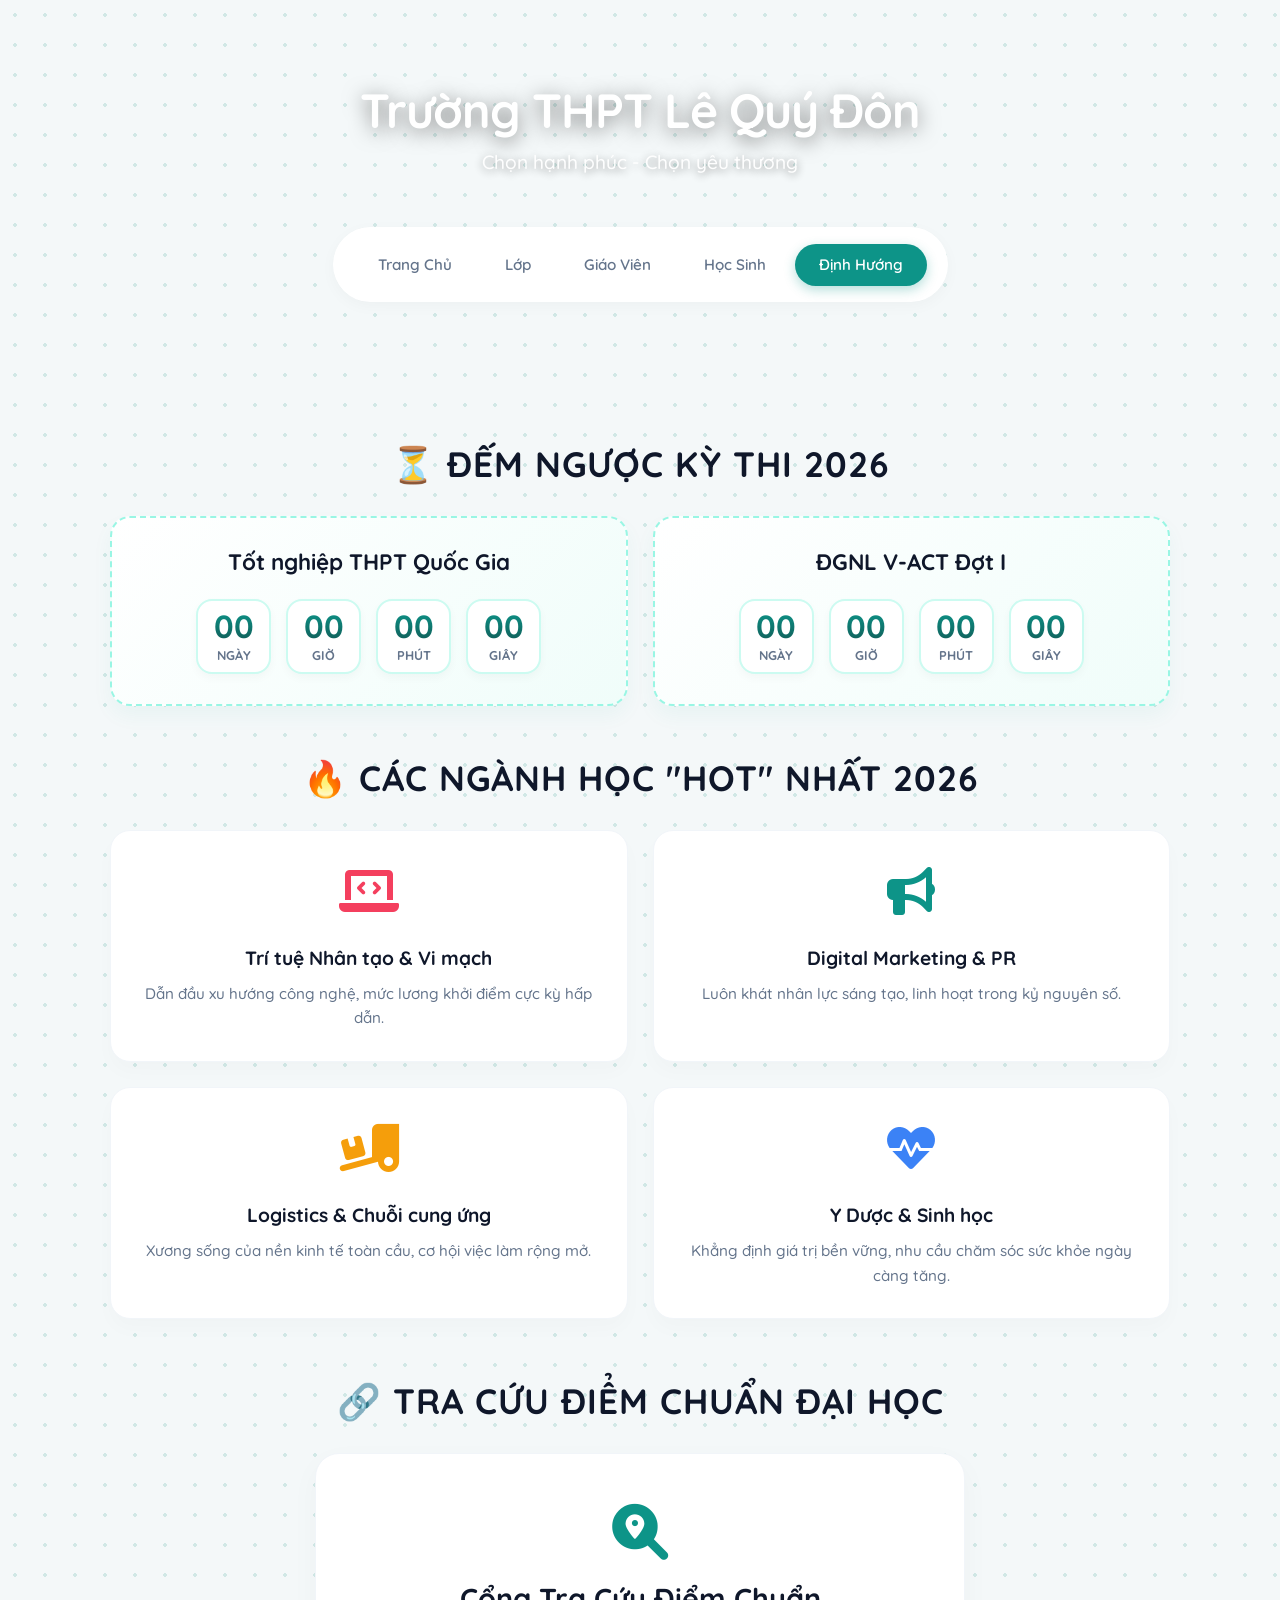
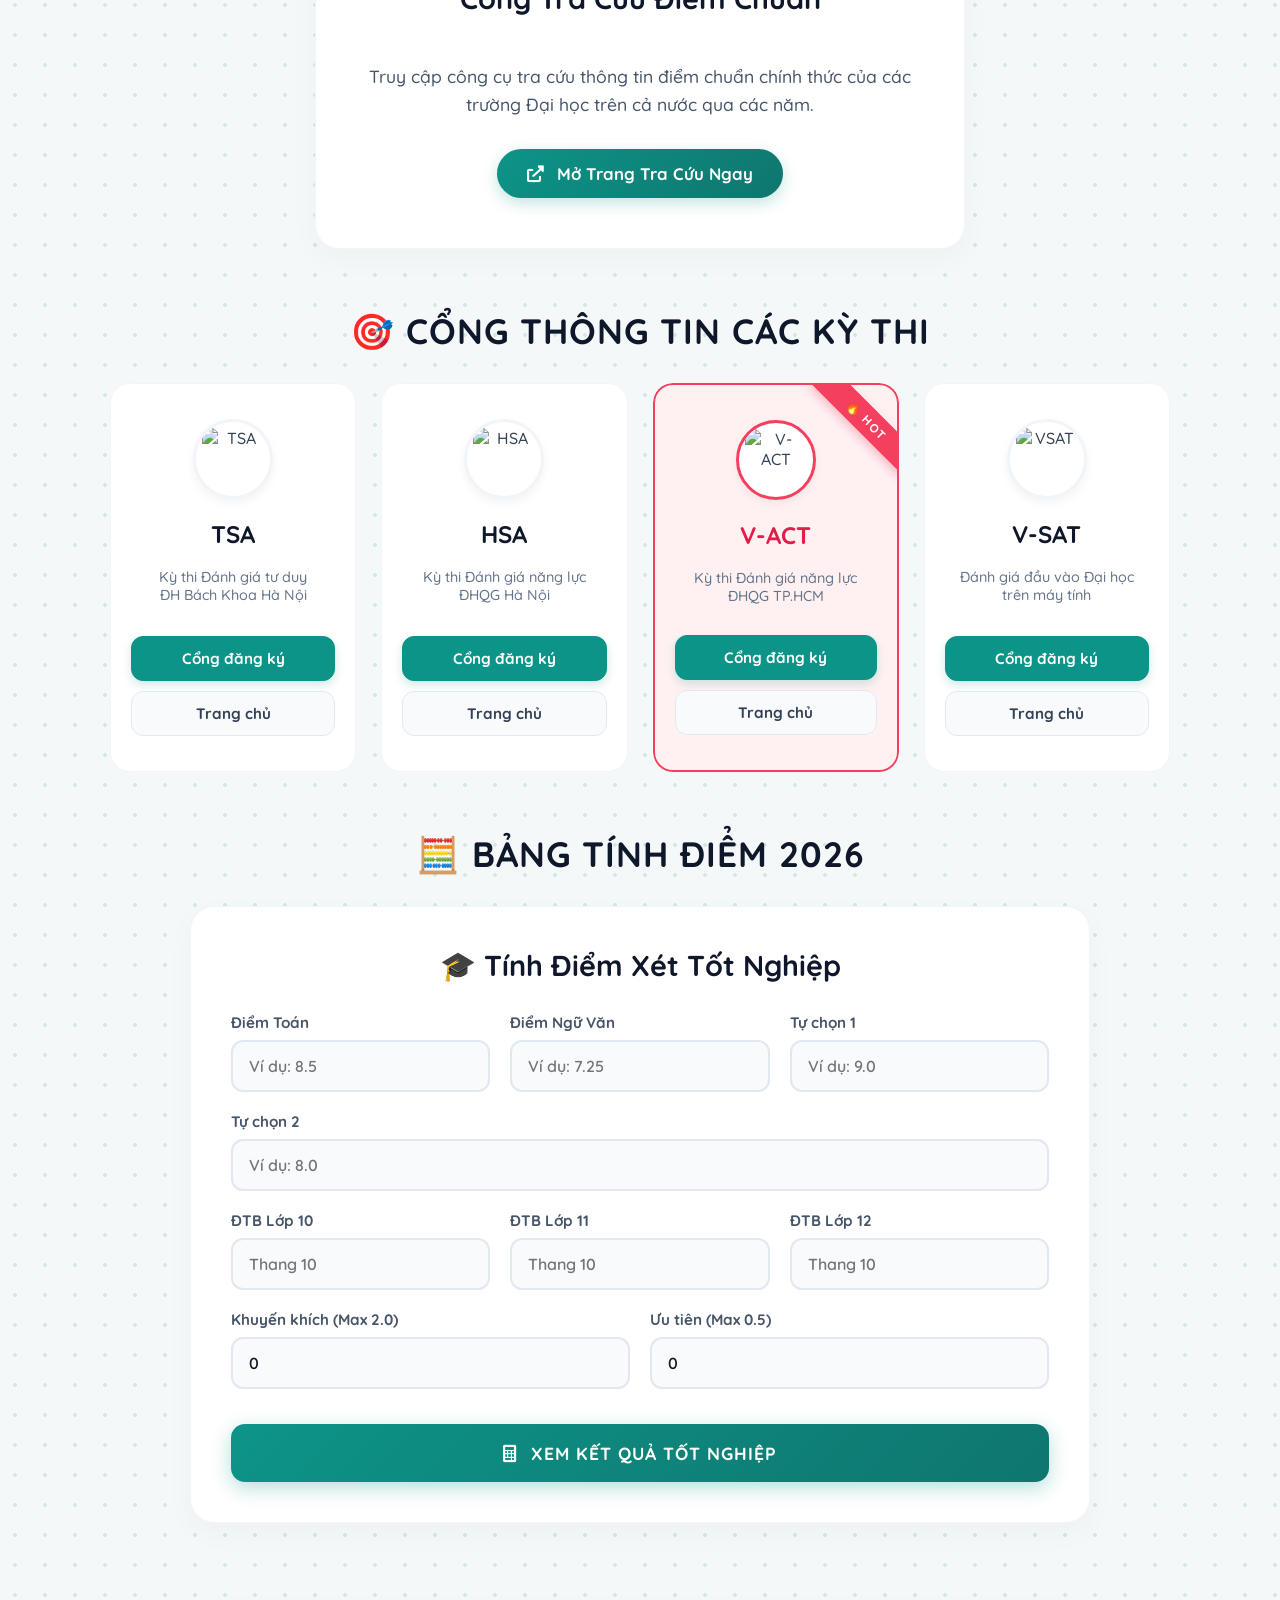
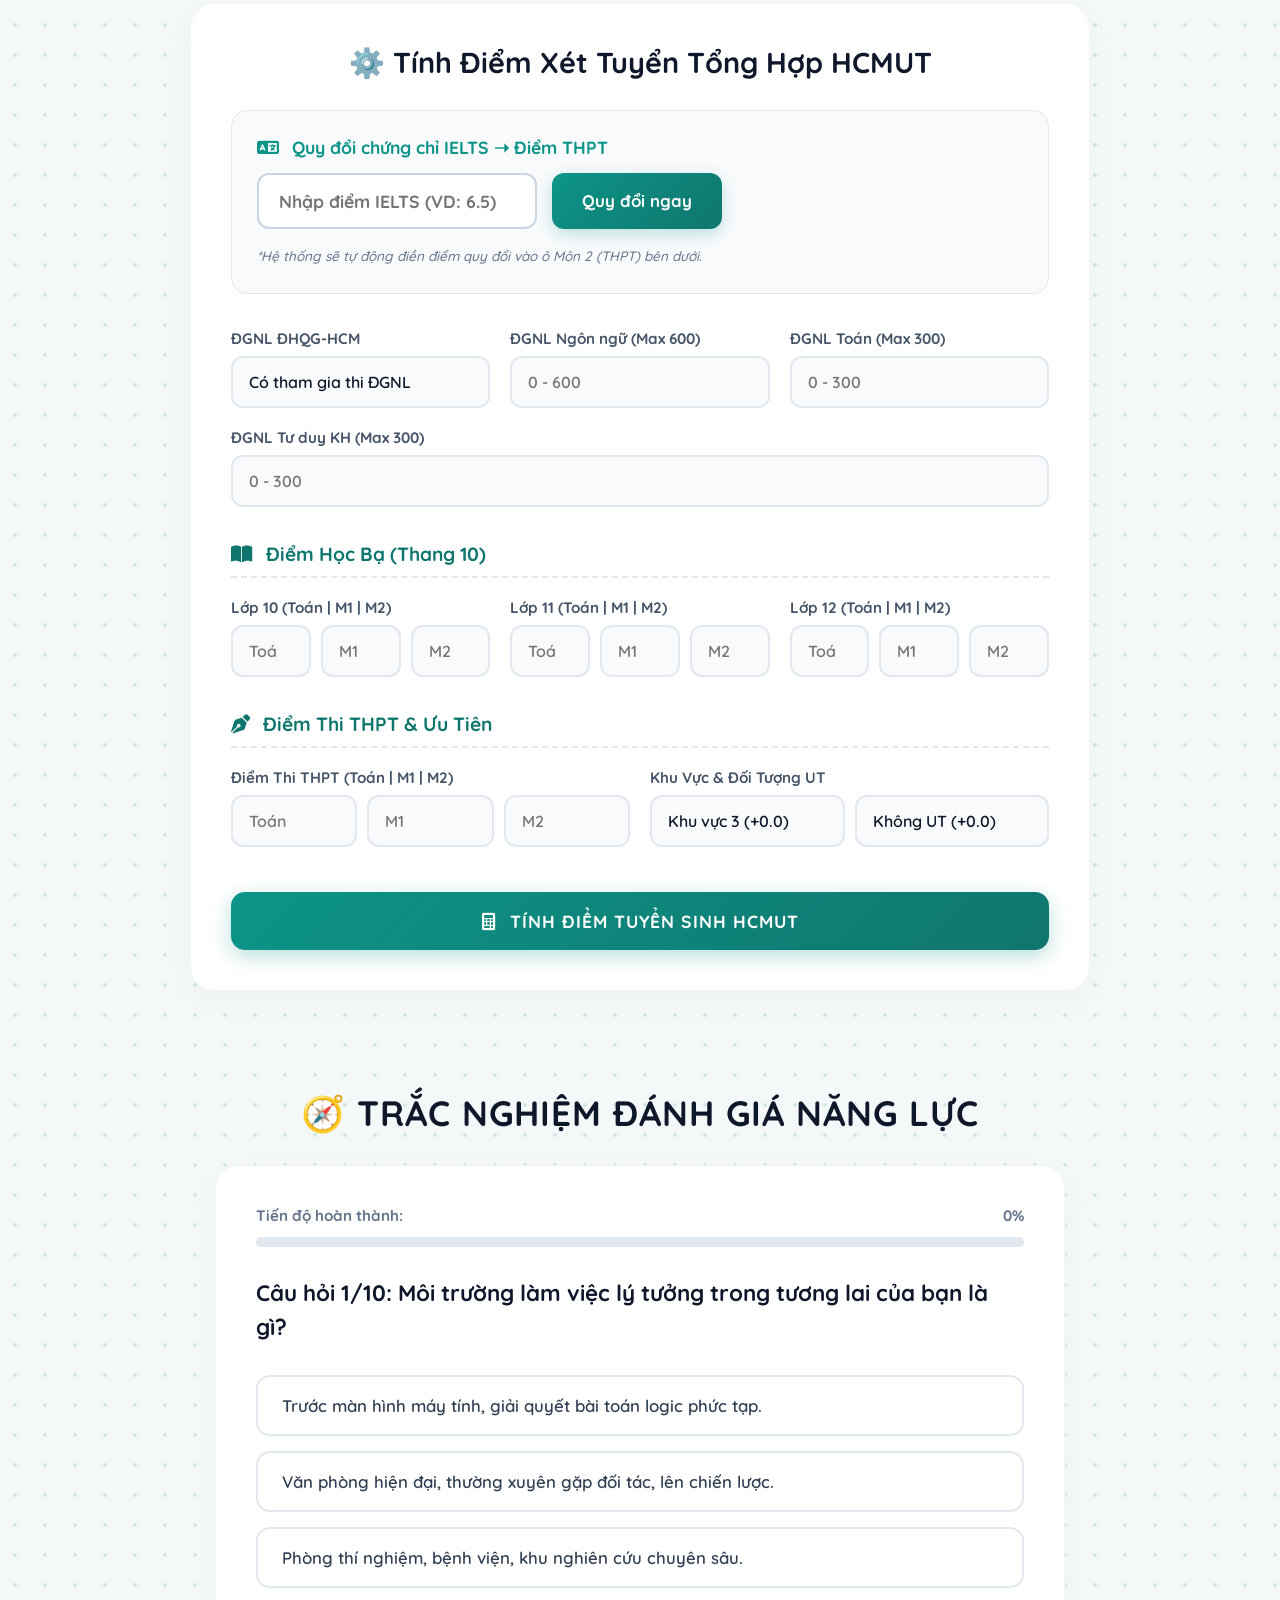
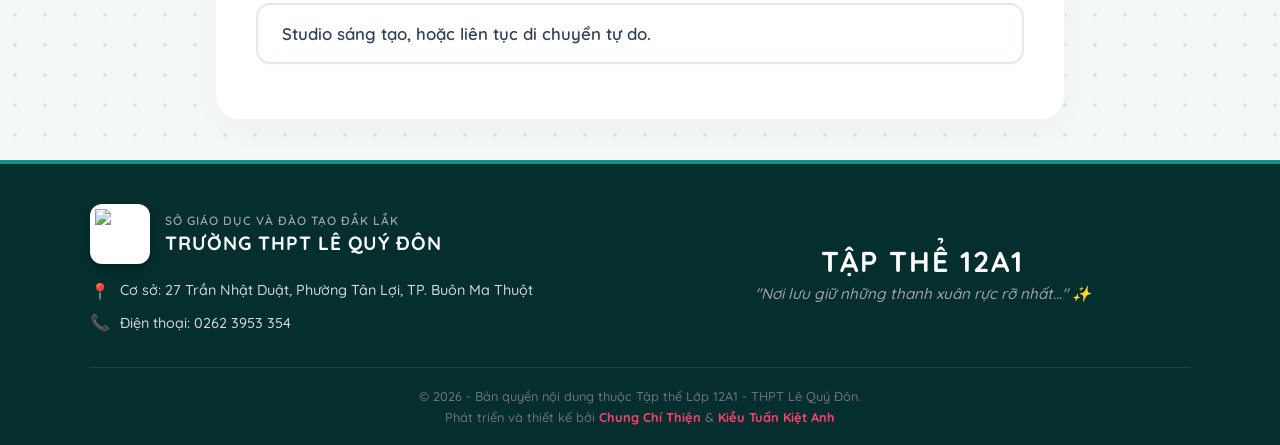
==== commit 0ff33cbb: "Update dinh-huong.html" ====
--- a/dinh-huong.html
+++ b/dinh-huong.html
@@ -448,21 +448,36 @@
         </div>
     </div>
 
-    <footer style="background-color: #042f2e; color: #ffffff; padding: 50px 20px 30px; margin-top: 70px; border-top: 5px solid var(--primary, #0d9488);">
-        <div style="max-width: 1100px; margin: 0 auto; display: flex; flex-wrap: wrap; justify-content: space-between; align-items: center; border-bottom: 1px solid rgba(255,255,255,0.1); padding-bottom: 30px; margin-bottom: 25px; gap: 30px;">
-            <div style="flex: 1; min-width: 300px; display: flex; align-items: center; gap: 20px;">
-                <img src="https://i.postimg.cc/FFV3PLTW/image.png" alt="Logo" style="width: 70px; background: white; border-radius: 15px; padding: 8px; box-shadow: 0 4px 15px rgba(0,0,0,0.3);">
-                <div>
-                    <p style="margin: 0; font-size: 0.8rem; color: #94a3b8; text-transform: uppercase; font-weight: 700; letter-spacing: 1px;">Sở Giáo Dục và Đào Tạo Đắk Lắk</p>
-                    <h3 style="margin: 5px 0 0 0; font-size: 1.3rem; text-transform: uppercase; letter-spacing: 1px; font-weight: 800;">Trường THPT Lê Quý Đôn</h3>
-                </div>
-            </div>
-            <div style="flex: 1; text-align: right;">
-                <h3 style="margin: 0 0 8px 0; font-size: 1.8rem; font-weight: 900; letter-spacing: 2px; color: #5eead4;">TẬP THỂ 12A1</h3>
-                <p style="margin: 0; color: #94a3b8; font-style: italic; font-size: 1.05rem;">"Nơi lưu giữ những thanh xuân rực rỡ..." ✨</p>
-            </div>
-        </div>
-        <p style="text-align: center; color: #64748b; font-size: 0.9rem; margin: 0; font-weight: 500;">© 2026 - Thiết kế & Phát triển bởi <span style="color: #f43f5e;">Chung Chí Thiện</span> & <span style="color: #f43f5e;">Kiều Tuấn Kiệt Anh</span></p>
+    <footer style="background-color: #042f2e; color: #ffffff; padding: 40px 20px 20px; margin-top: 40px; border-top: 4px solid var(--primary, #0d9488); font-family: 'Quicksand', sans-serif;">
+        <div style="max-width: 1100px; margin: 0 auto; display: flex; flex-wrap: wrap; justify-content: space-between; align-items: center; gap: 30px; border-bottom: 1px solid rgba(255,255,255,0.1); padding-bottom: 25px; margin-bottom: 20px;">
+            <div style="flex: 1; min-width: 300px;">
+                <div style="display: flex; align-items: center; gap: 15px; margin-bottom: 15px;">
+                    <div style="width: 60px; height: 60px; background: white; border-radius: 12px; display: flex; justify-content: center; align-items: center; box-shadow: 0 4px 10px rgba(0,0,0,0.3); overflow: hidden; padding: 5px;">
+                        <img src="https://i.postimg.cc/FFV3PLTW/image.png" alt="Logo Lê Quý Đôn" style="width: 100%; height: 100%; object-fit: contain;">
+                    </div>
+                    <div>
+                        <p style="margin: 0; font-size: 0.75rem; text-transform: uppercase; color: #a1a1aa; letter-spacing: 1px; font-weight: 600;">SỞ GIÁO DỤC VÀ ĐÀO TẠO ĐẮK LẮK</p>
+                        <h3 style="margin: 3px 0 0; font-size: 1.2rem; color: #ffffff; text-transform: uppercase; letter-spacing: 1px; font-weight: 800;">Trường THPT Lê Quý Đôn</h3>
+                    </div>
+                </div>
+                <div style="color: #d4d4d8; font-size: 0.9rem; line-height: 1.6;">
+                    <p style="margin: 6px 0; display: flex; gap: 10px; align-items: start;">
+                        <span style="color: #2dd4bf; font-size: 1rem;">📍</span> Cơ sở: 27 Trần Nhật Duật, Phường Tân Lợi, TP. Buôn Ma Thuột
+                    </p>
+                    <p style="margin: 6px 0; display: flex; gap: 10px; align-items: center;">
+                        <span style="color: #2dd4bf; font-size: 1rem;">📞</span> Điện thoại: 0262 3953 354
+                    </p>
+                </div>
+            </div>
+            <div style="flex: 1; min-width: 250px; text-align: center; display: flex; flex-direction: column; align-items: center; justify-content: center;">
+                <h3 style="margin: 0 0 5px; font-size: 1.8rem; color: #ffffff; letter-spacing: 2px; font-weight: 800; font-family: 'Quicksand', sans-serif;">TẬP THỂ 12A1</h3>
+                <p style="margin: 0; color: #a1a1aa; font-style: italic; font-size: 0.95rem; max-width: 350px;">"Nơi lưu giữ những thanh xuân rực rỡ nhất..." ✨</p>
+            </div>
+        </div>
+        <div style="text-align: center; color: #71717a; font-size: 0.8rem;">
+            <p style="margin: 0 0 5px;">© 2026 - Bản quyền nội dung thuộc Tập thể Lớp 12A1 - THPT Lê Quý Đôn.</p>
+            <p style="margin: 0;">Phát triển và thiết kế bởi <strong style="color: #FF416C;">Chung Chí Thiện</strong> & <strong style="color: #FF416C;">Kiều Tuấn Kiệt Anh</strong></p>
+        </div>
     </footer>
 
     <script>
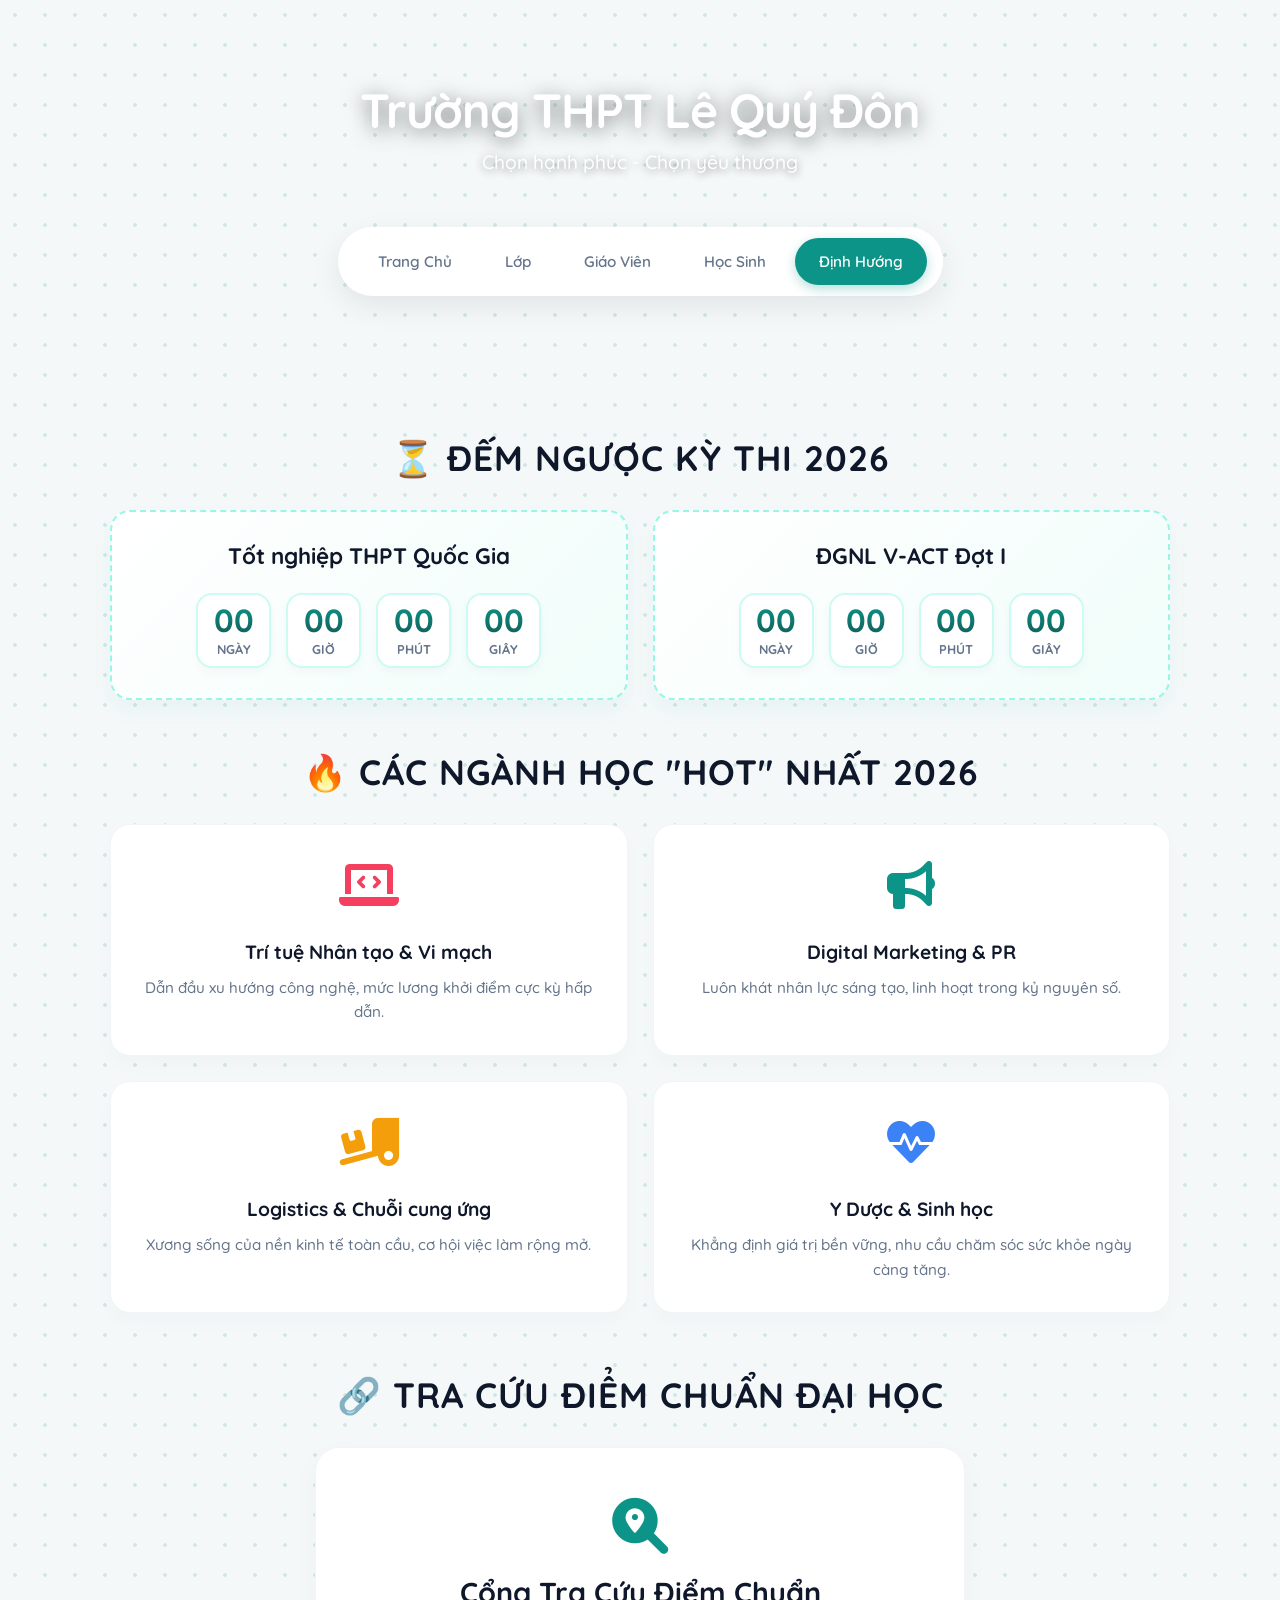
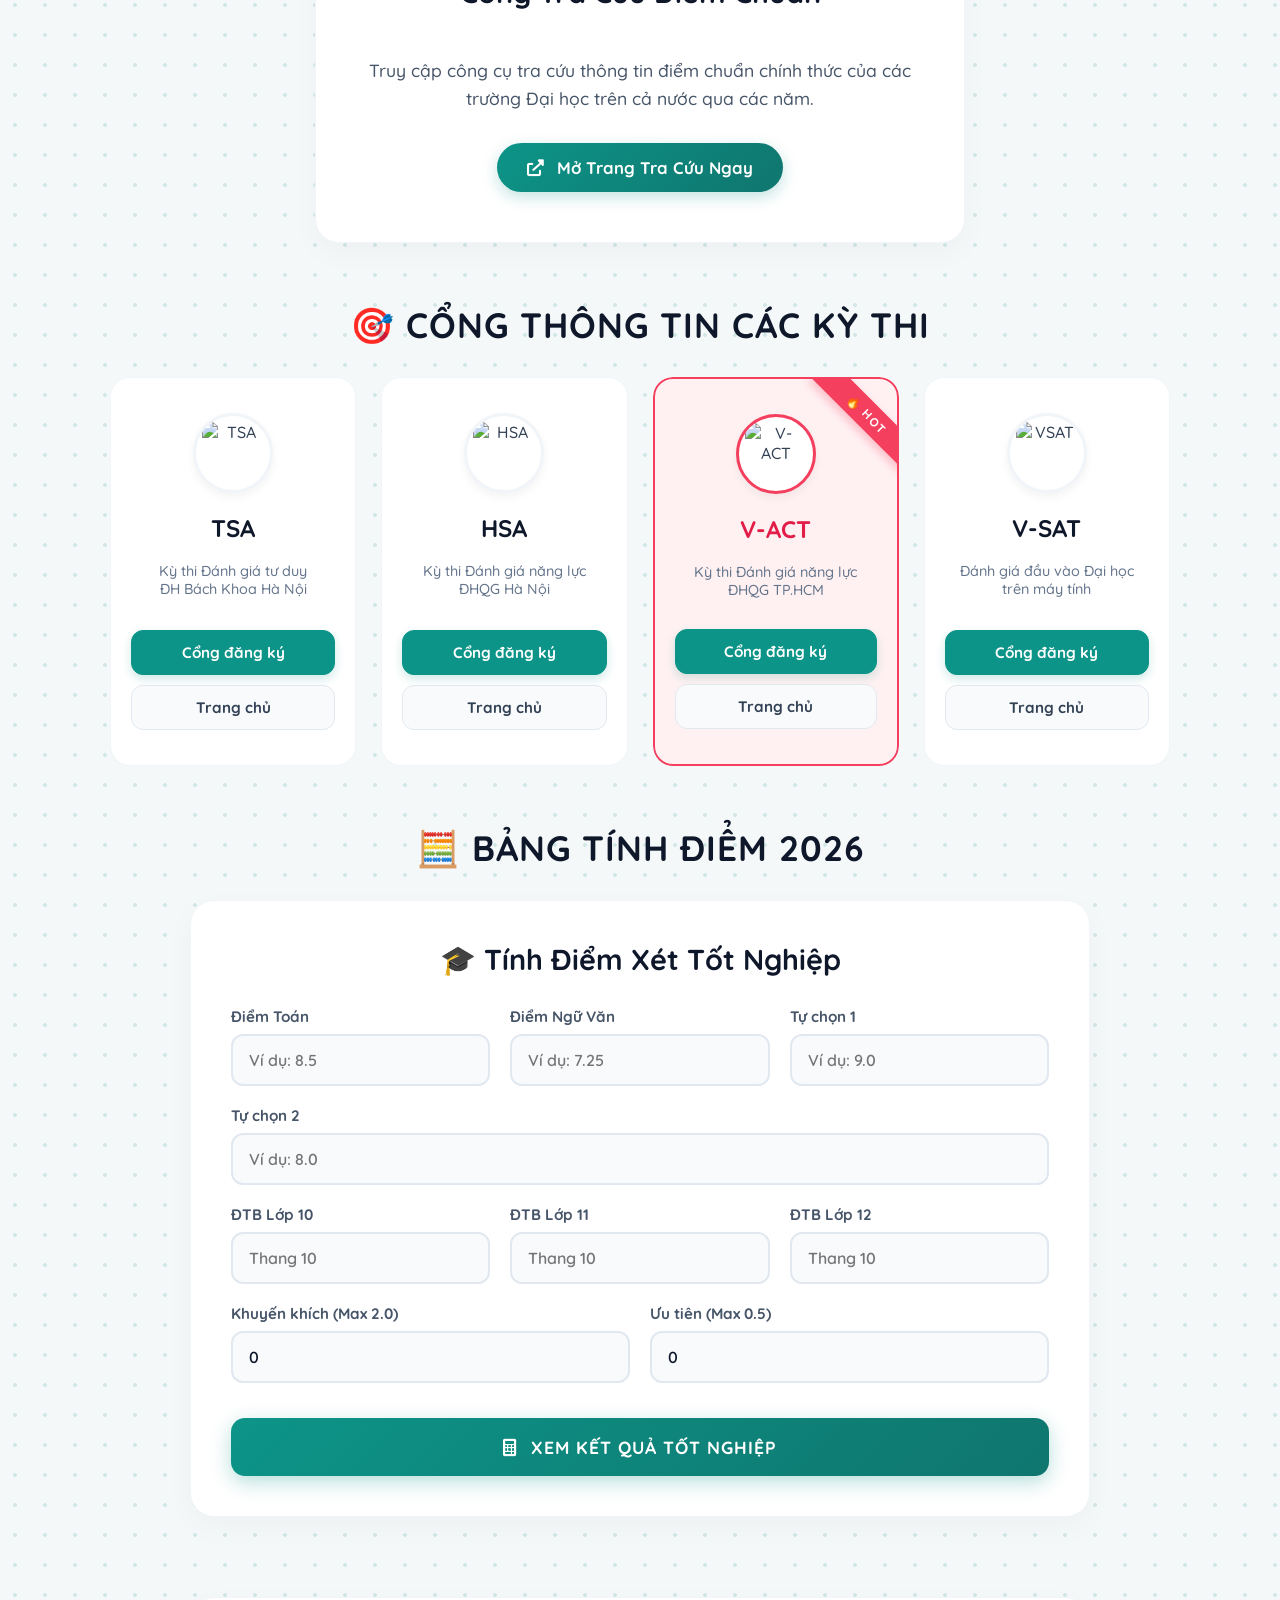
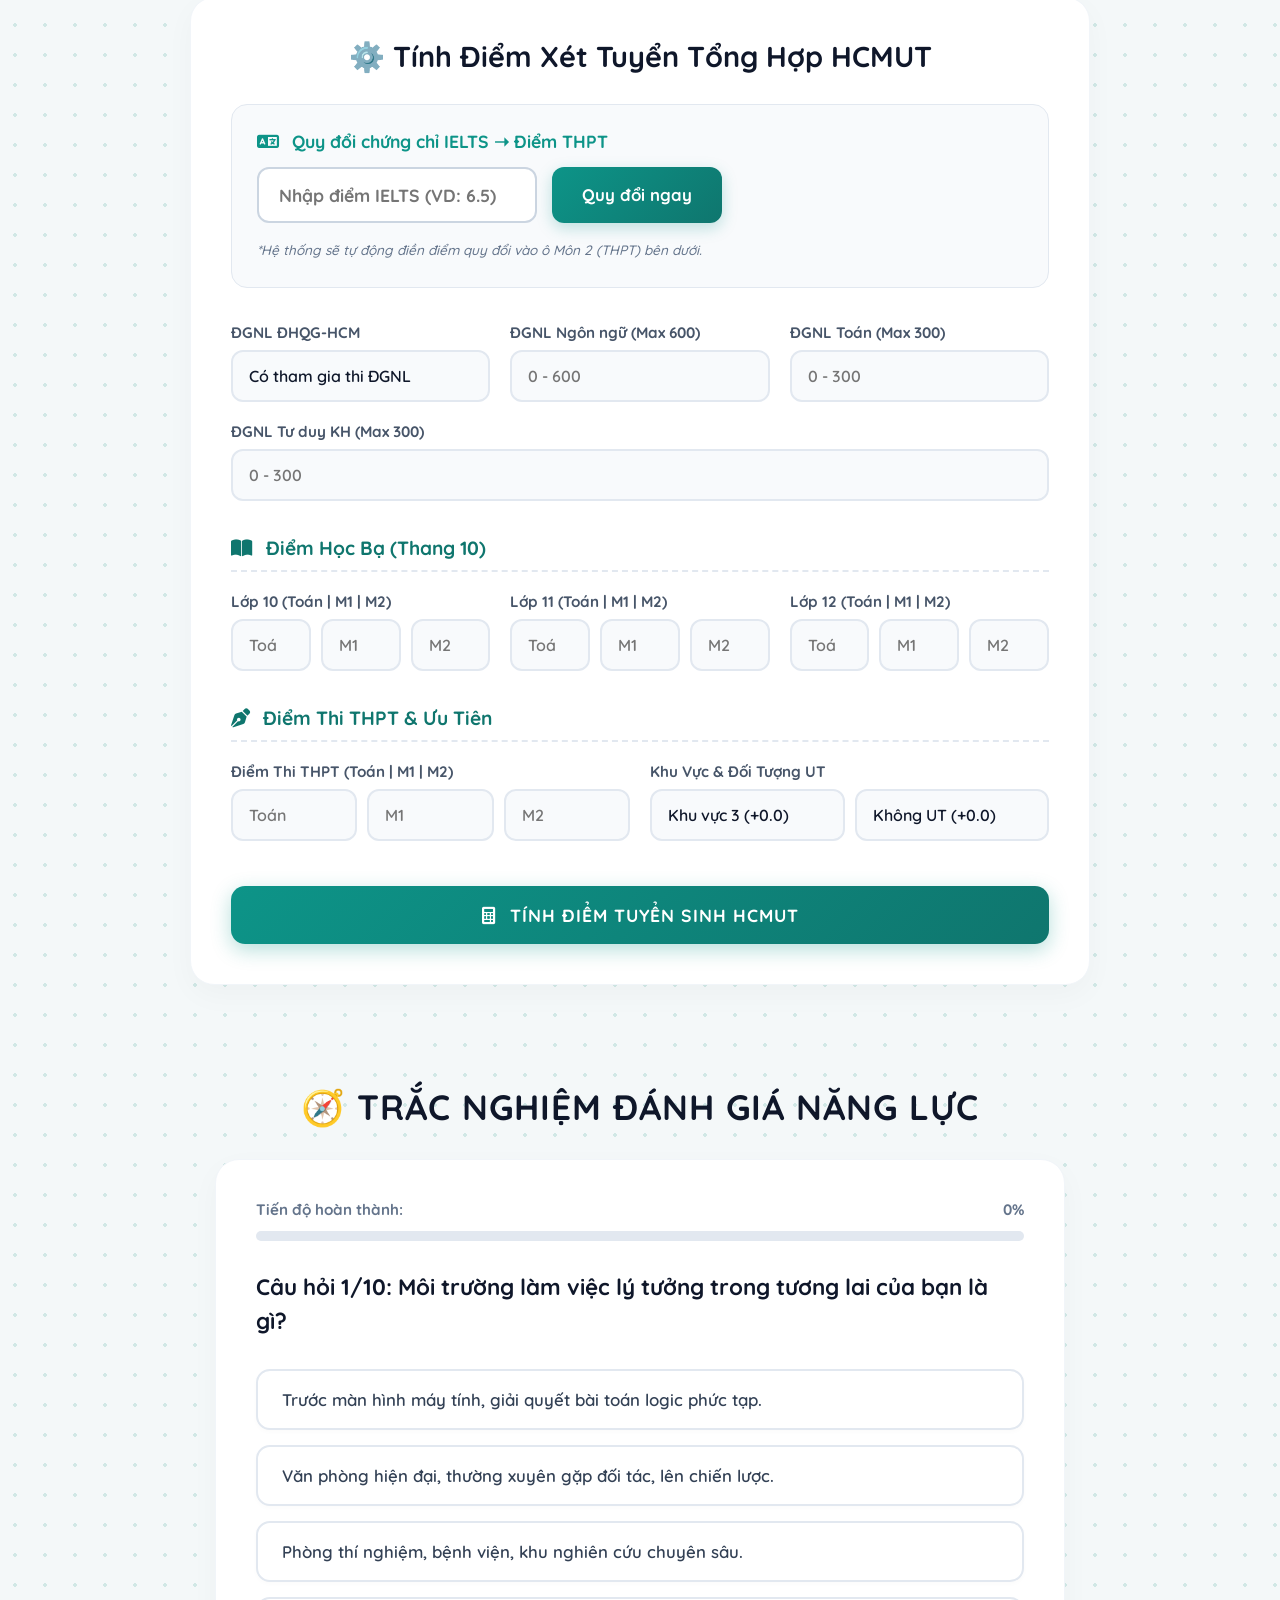
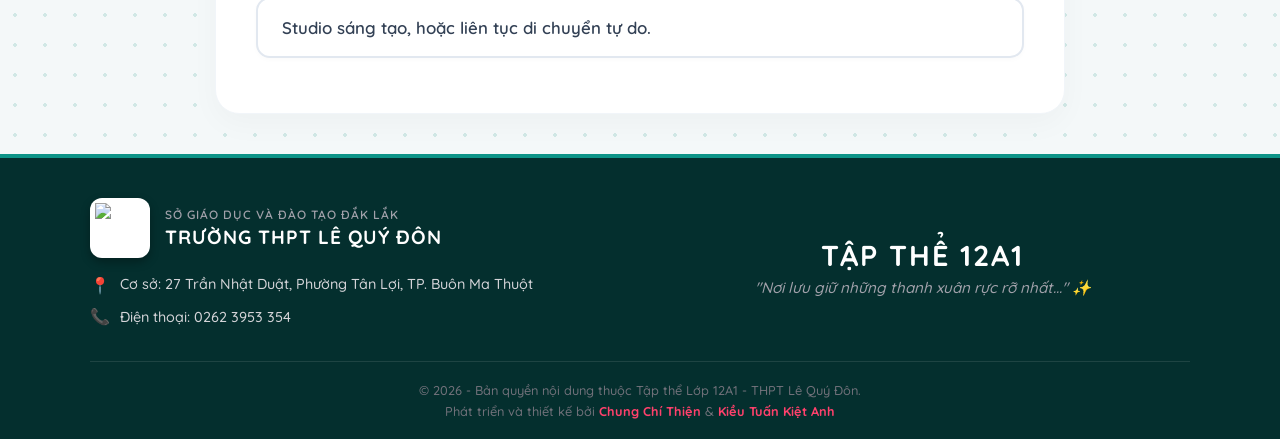
==== commit eeb47853: "Update dinh-huong.html" ====
--- a/dinh-huong.html
+++ b/dinh-huong.html
@@ -30,42 +30,50 @@
             font-family: 'Quicksand', sans-serif !important; 
         }
 
-        /* --- MENU TRƯỢT --- */
         nav { 
             position: relative; 
             display: flex; 
             justify-content: center; 
             align-items: center; 
             gap: 5px; 
-            padding: 15px 20px;
-            background: white;
-            box-shadow: 0 4px 15px rgba(0,0,0,0.03);
+            padding: 12px 15px;
+            background: rgba(255, 255, 255, 0.95);
+            backdrop-filter: blur(10px);
+            box-shadow: 0 10px 30px rgba(0,0,0,0.08);
             position: sticky;
-            top: 0;
-            z-index: 100;
+            top: 15px;
+            z-index: 1000;
+            width: max-content; 
+            max-width: 95%;
+            margin: -30px auto 40px; 
+            border-radius: 50px; /* Bo góc thanh menu */
         }
         .nav-indicator {
             position: absolute;
-            height: 42px; 
-            background: #0d9488;
-            border-radius: 50px;
+            height: calc(100% - 20px); 
+            background: #0d9488; 
+            border-radius: 50px; /* Bo góc cục chạy highlight */
             transition: all 0.4s cubic-bezier(0.25, 1, 0.5, 1);
             z-index: 0;
-            top: 50%;
-            margin-top: -21px; 
+            top: 10px;
             left: 0;
             box-shadow: 0 4px 12px rgba(13, 148, 136, 0.3);
+            pointer-events: none;
         }
         nav a { 
             position: relative; 
             z-index: 1; 
             text-decoration: none; 
-            padding: 10px 25px; 
+            padding: 10px 24px; 
             display: inline-block; 
             color: #64748b; 
             font-weight: 700; 
-            transition: 0.3s;
+            transition: color 0.3s ease;
             border-radius: 50px;
+            white-space: nowrap;
+        }
+        nav a.active {
+            color: #ffffff !important;
         }
 
         /* --- CSS BỐ CỤC CHUNG --- */
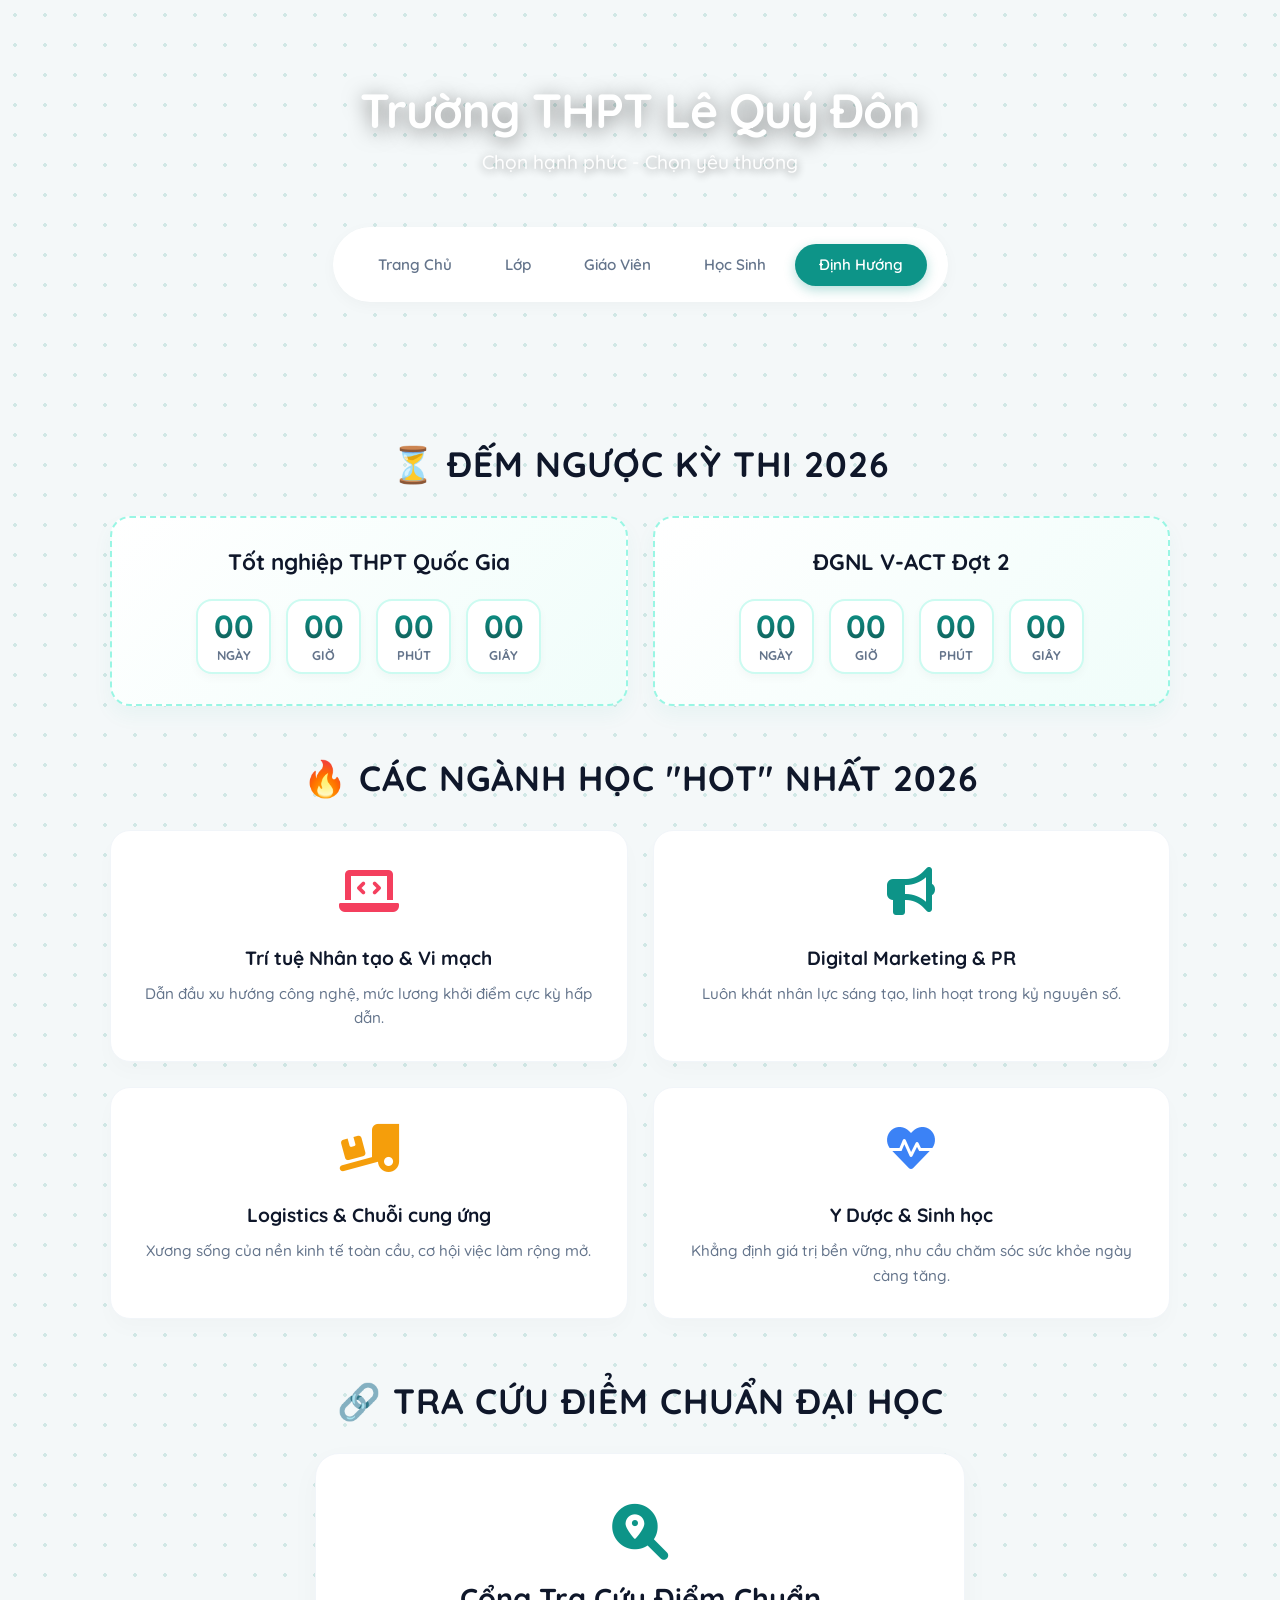
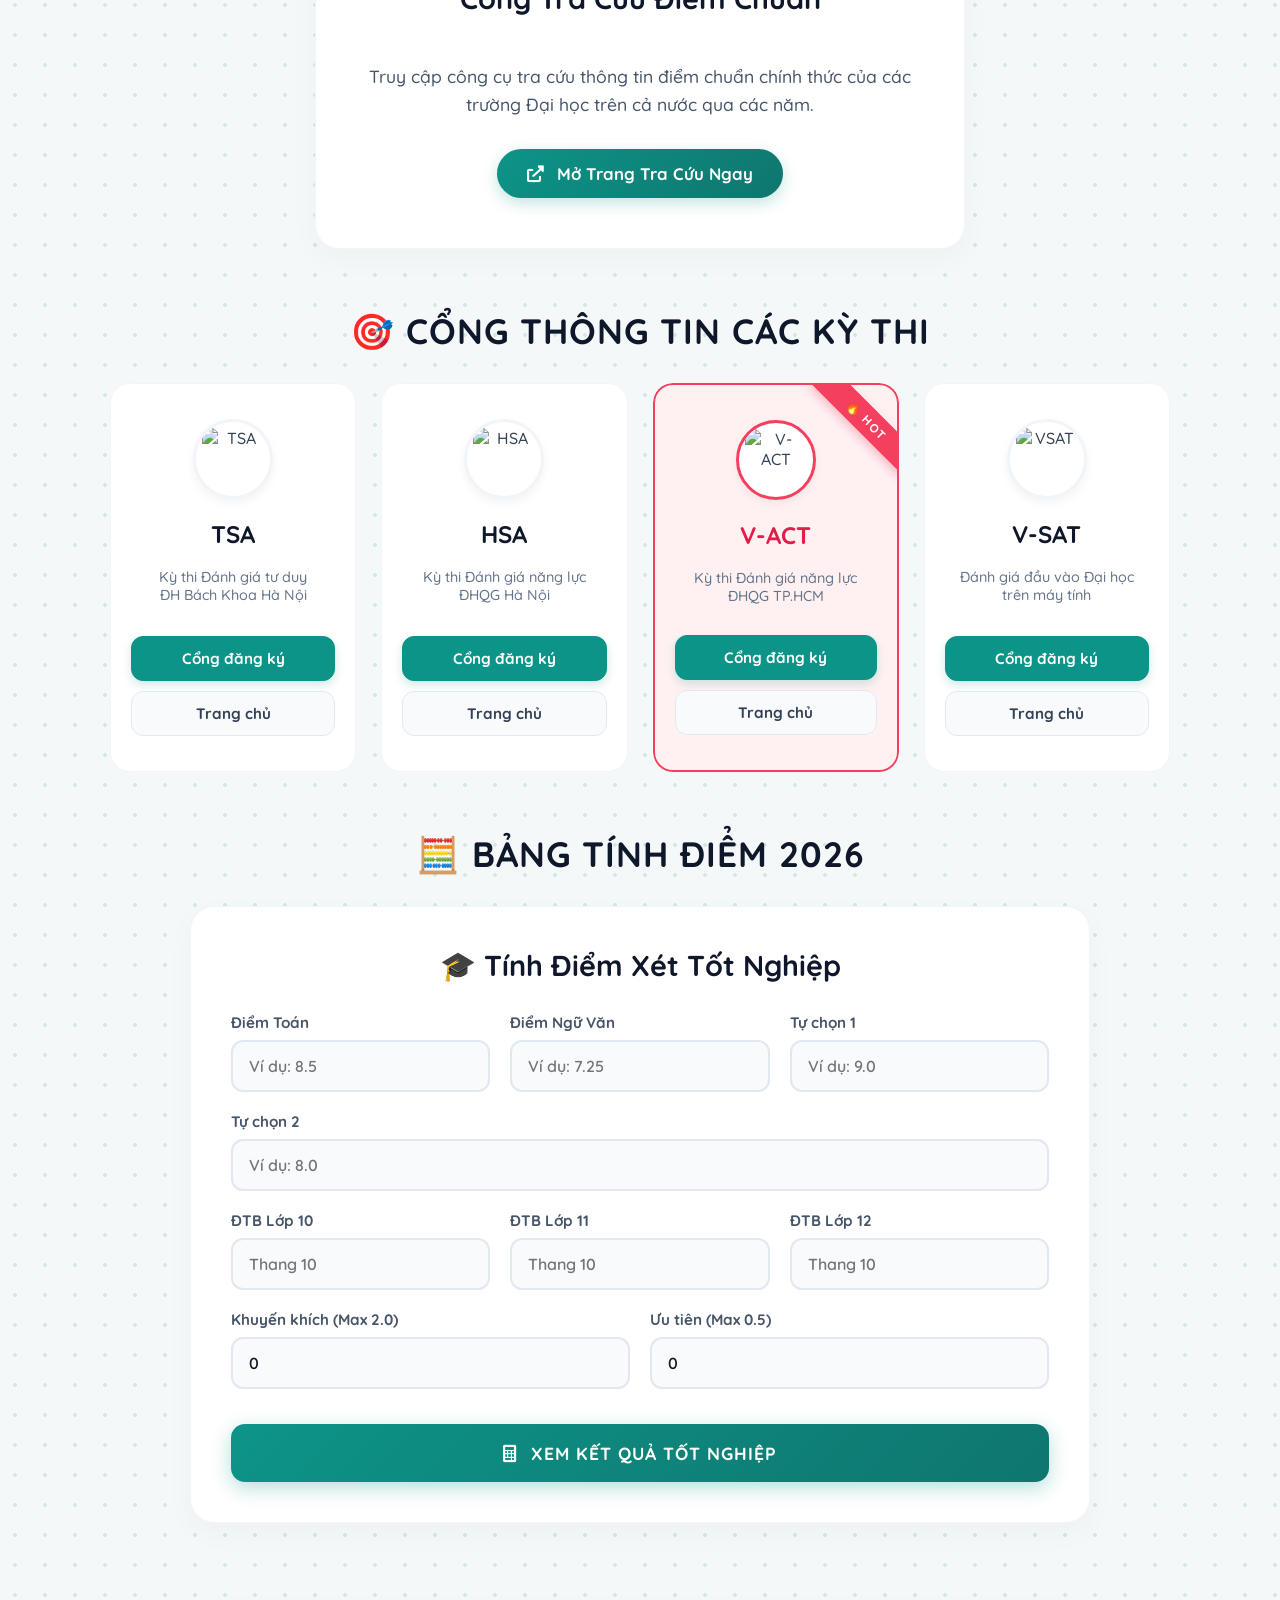
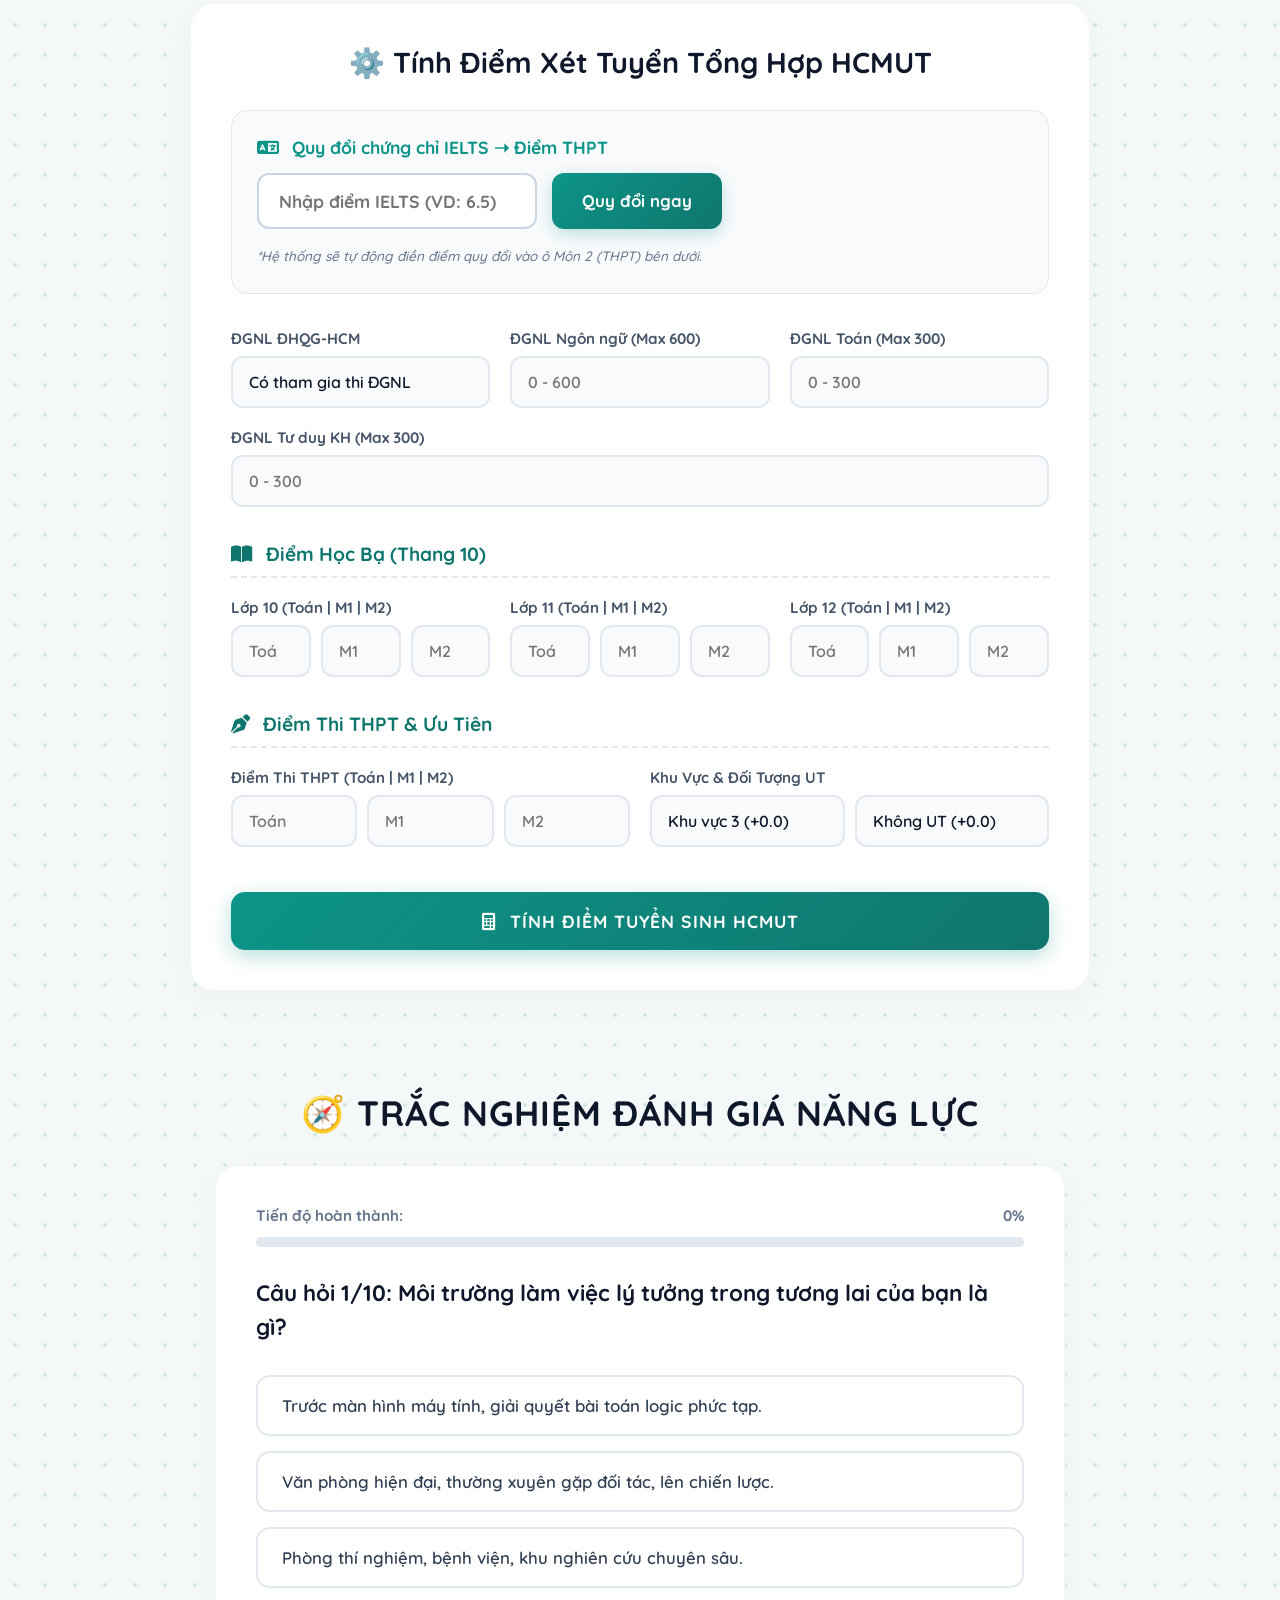
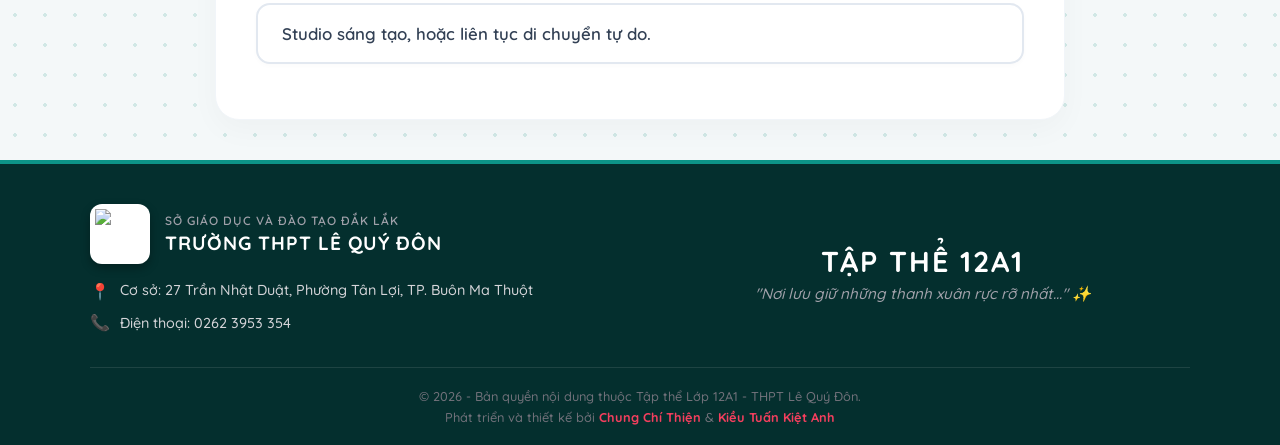
==== commit 0d16a679: "Update dinh-huong.html" ====
--- a/dinh-huong.html
+++ b/dinh-huong.html
@@ -30,50 +30,42 @@
             font-family: 'Quicksand', sans-serif !important; 
         }
 
+        /* --- MENU TRƯỢT --- */
         nav { 
             position: relative; 
             display: flex; 
             justify-content: center; 
             align-items: center; 
             gap: 5px; 
-            padding: 12px 15px;
-            background: rgba(255, 255, 255, 0.95);
-            backdrop-filter: blur(10px);
-            box-shadow: 0 10px 30px rgba(0,0,0,0.08);
+            padding: 15px 20px;
+            background: white;
+            box-shadow: 0 4px 15px rgba(0,0,0,0.03);
             position: sticky;
-            top: 15px;
-            z-index: 1000;
-            width: max-content; 
-            max-width: 95%;
-            margin: -30px auto 40px; 
-            border-radius: 50px; /* Bo góc thanh menu */
+            top: 0;
+            z-index: 100;
         }
         .nav-indicator {
             position: absolute;
-            height: calc(100% - 20px); 
-            background: #0d9488; 
-            border-radius: 50px; /* Bo góc cục chạy highlight */
+            height: 42px; 
+            background: #0d9488;
+            border-radius: 50px;
             transition: all 0.4s cubic-bezier(0.25, 1, 0.5, 1);
             z-index: 0;
-            top: 10px;
+            top: 50%;
+            margin-top: -21px; 
             left: 0;
             box-shadow: 0 4px 12px rgba(13, 148, 136, 0.3);
-            pointer-events: none;
         }
         nav a { 
             position: relative; 
             z-index: 1; 
             text-decoration: none; 
-            padding: 10px 24px; 
+            padding: 10px 25px; 
             display: inline-block; 
             color: #64748b; 
             font-weight: 700; 
-            transition: color 0.3s ease;
+            transition: 0.3s;
             border-radius: 50px;
-            white-space: nowrap;
-        }
-        nav a.active {
-            color: #ffffff !important;
         }
 
         /* --- CSS BỐ CỤC CHUNG --- */
@@ -266,7 +258,7 @@
                 </div>
             </div>
             <div class="countdown-card">
-                <h3 style="color: #0f172a; margin-top: 0; font-size: 1.4rem;">ĐGNL V-ACT Đợt I</h3>
+                <h3 style="color: #0f172a; margin-top: 0; font-size: 1.4rem;">ĐGNL V-ACT Đợt 2</h3>
                 <div class="timer-horizontal" id="timer-vact">
                     <div class="time-box-square"><span id="vact-days">00</span><p>Ngày</p></div>
                     <div class="time-box-square"><span id="vact-hours">00</span><p>Giờ</p></div>
@@ -478,13 +470,13 @@
                 </div>
             </div>
             <div style="flex: 1; min-width: 250px; text-align: center; display: flex; flex-direction: column; align-items: center; justify-content: center;">
-                <h3 style="margin: 0 0 5px; font-size: 1.8rem; color: #ffffff; letter-spacing: 2px; font-weight: 800; font-family: 'Quicksand', sans-serif;">TẬP THỂ 12A1</h3>
+                <h3 style="margin: 0 0 5px; font-size: 1.8rem; color: #ffffff; letter-spacing: 2px; font-weight: 800;">TẬP THỂ 12A1</h3>
                 <p style="margin: 0; color: #a1a1aa; font-style: italic; font-size: 0.95rem; max-width: 350px;">"Nơi lưu giữ những thanh xuân rực rỡ nhất..." ✨</p>
             </div>
         </div>
         <div style="text-align: center; color: #71717a; font-size: 0.8rem;">
             <p style="margin: 0 0 5px;">© 2026 - Bản quyền nội dung thuộc Tập thể Lớp 12A1 - THPT Lê Quý Đôn.</p>
-            <p style="margin: 0;">Phát triển và thiết kế bởi <strong style="color: #FF416C;">Chung Chí Thiện</strong> & <strong style="color: #FF416C;">Kiều Tuấn Kiệt Anh</strong></p>
+            <p style="margin: 0;">Phát triển và thiết kế bởi <strong style="color: #f43f5e;">Chung Chí Thiện</strong> & <strong style="color: #f43f5e;">Kiều Tuấn Kiệt Anh</strong></p>
         </div>
     </footer>
 
@@ -553,7 +545,7 @@
             }, 1000);
         }
         startCountdown("2026-06-11T07:30:00", "thpt"); 
-        startCountdown("2026-04-05T07:30:00", "vact");
+        startCountdown("2026-05-24T07:30:00", "vact");
 
         // --- 3. TÍNH ĐIỂM TỐT NGHIỆP ---
         function getV(id) { 
